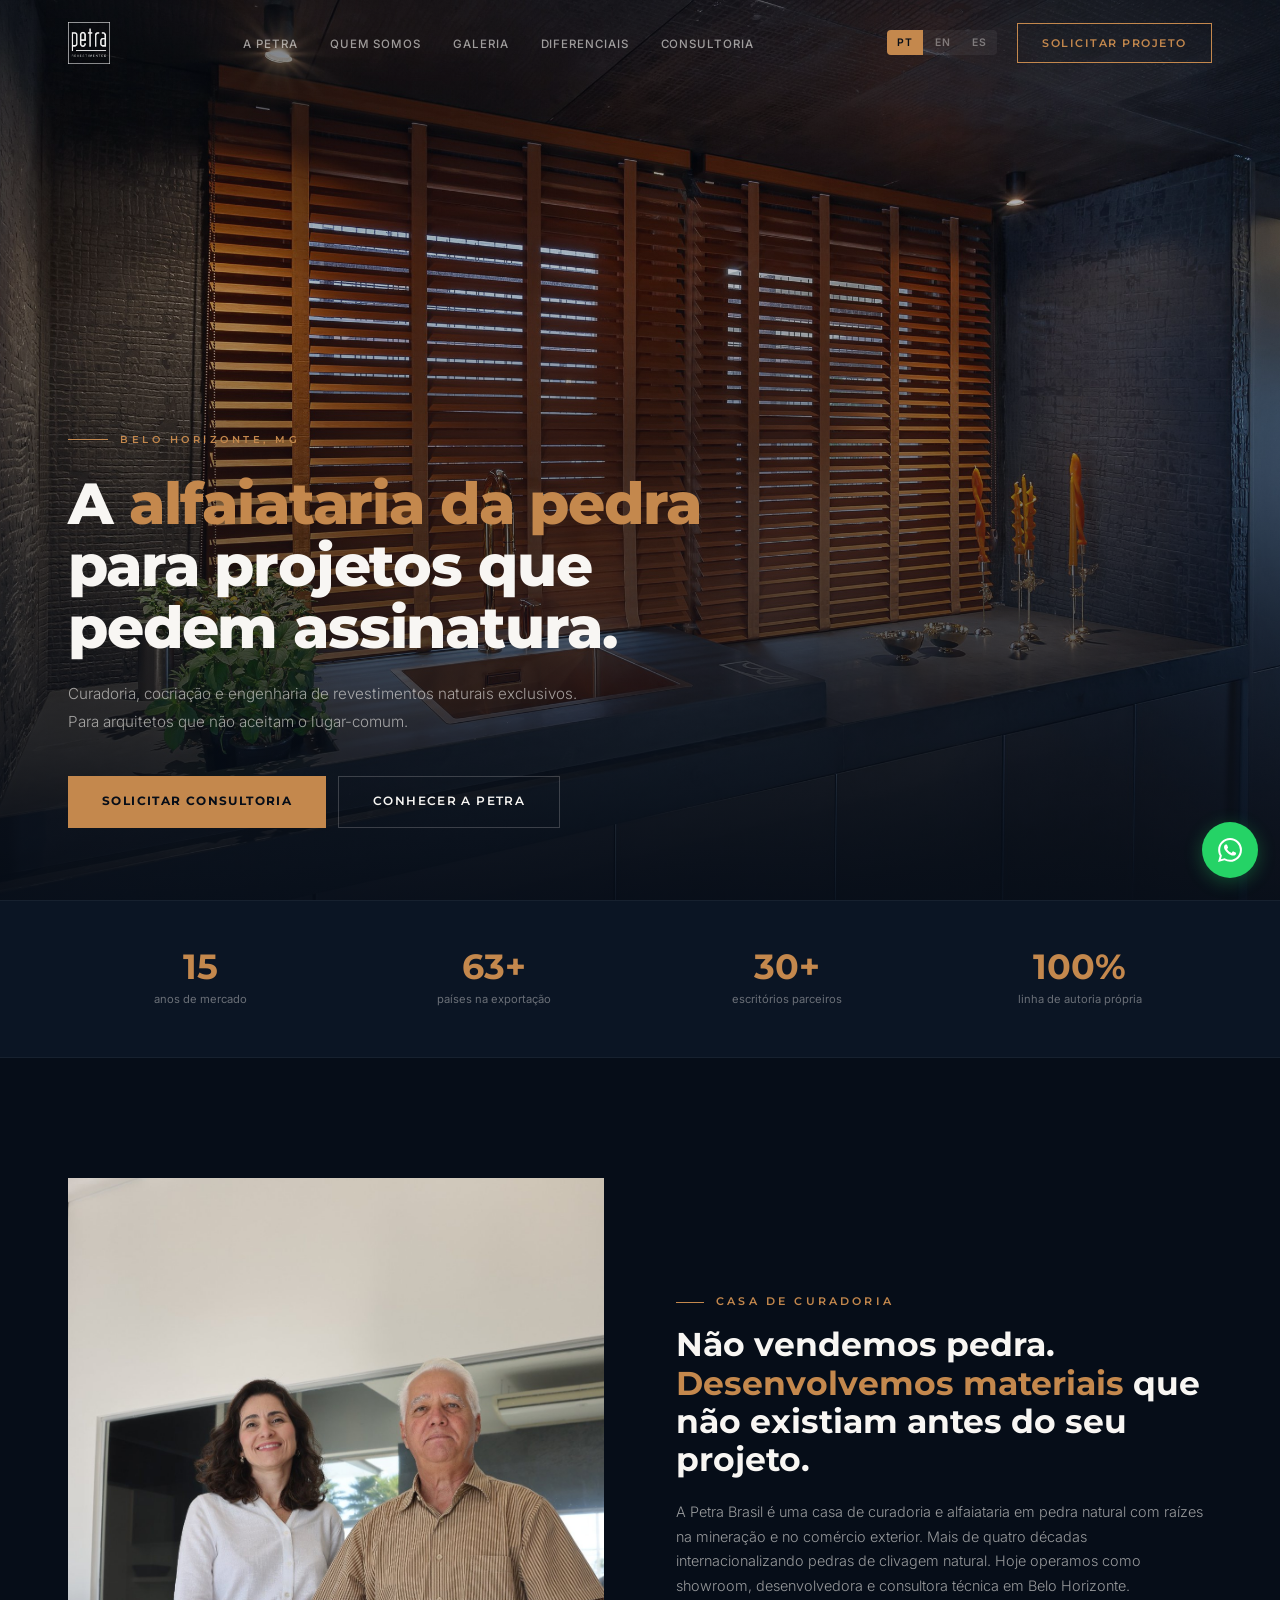
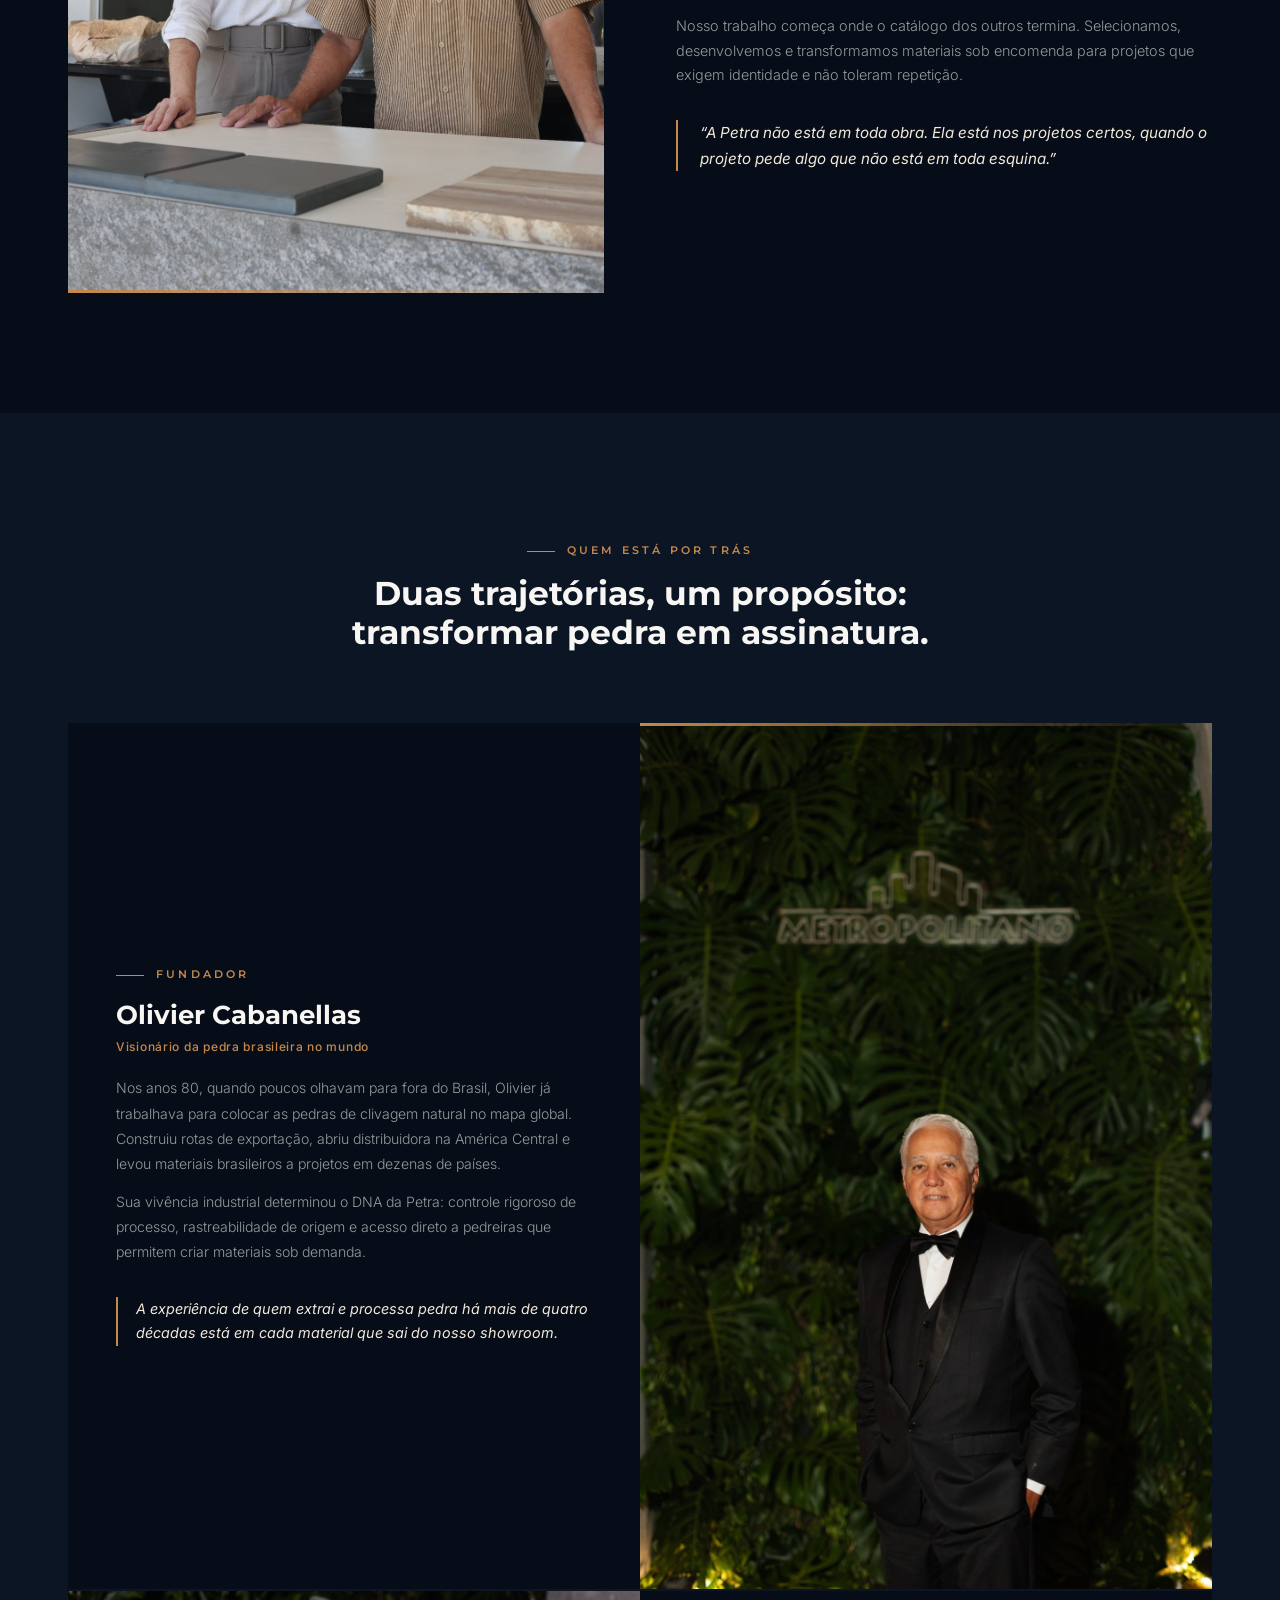
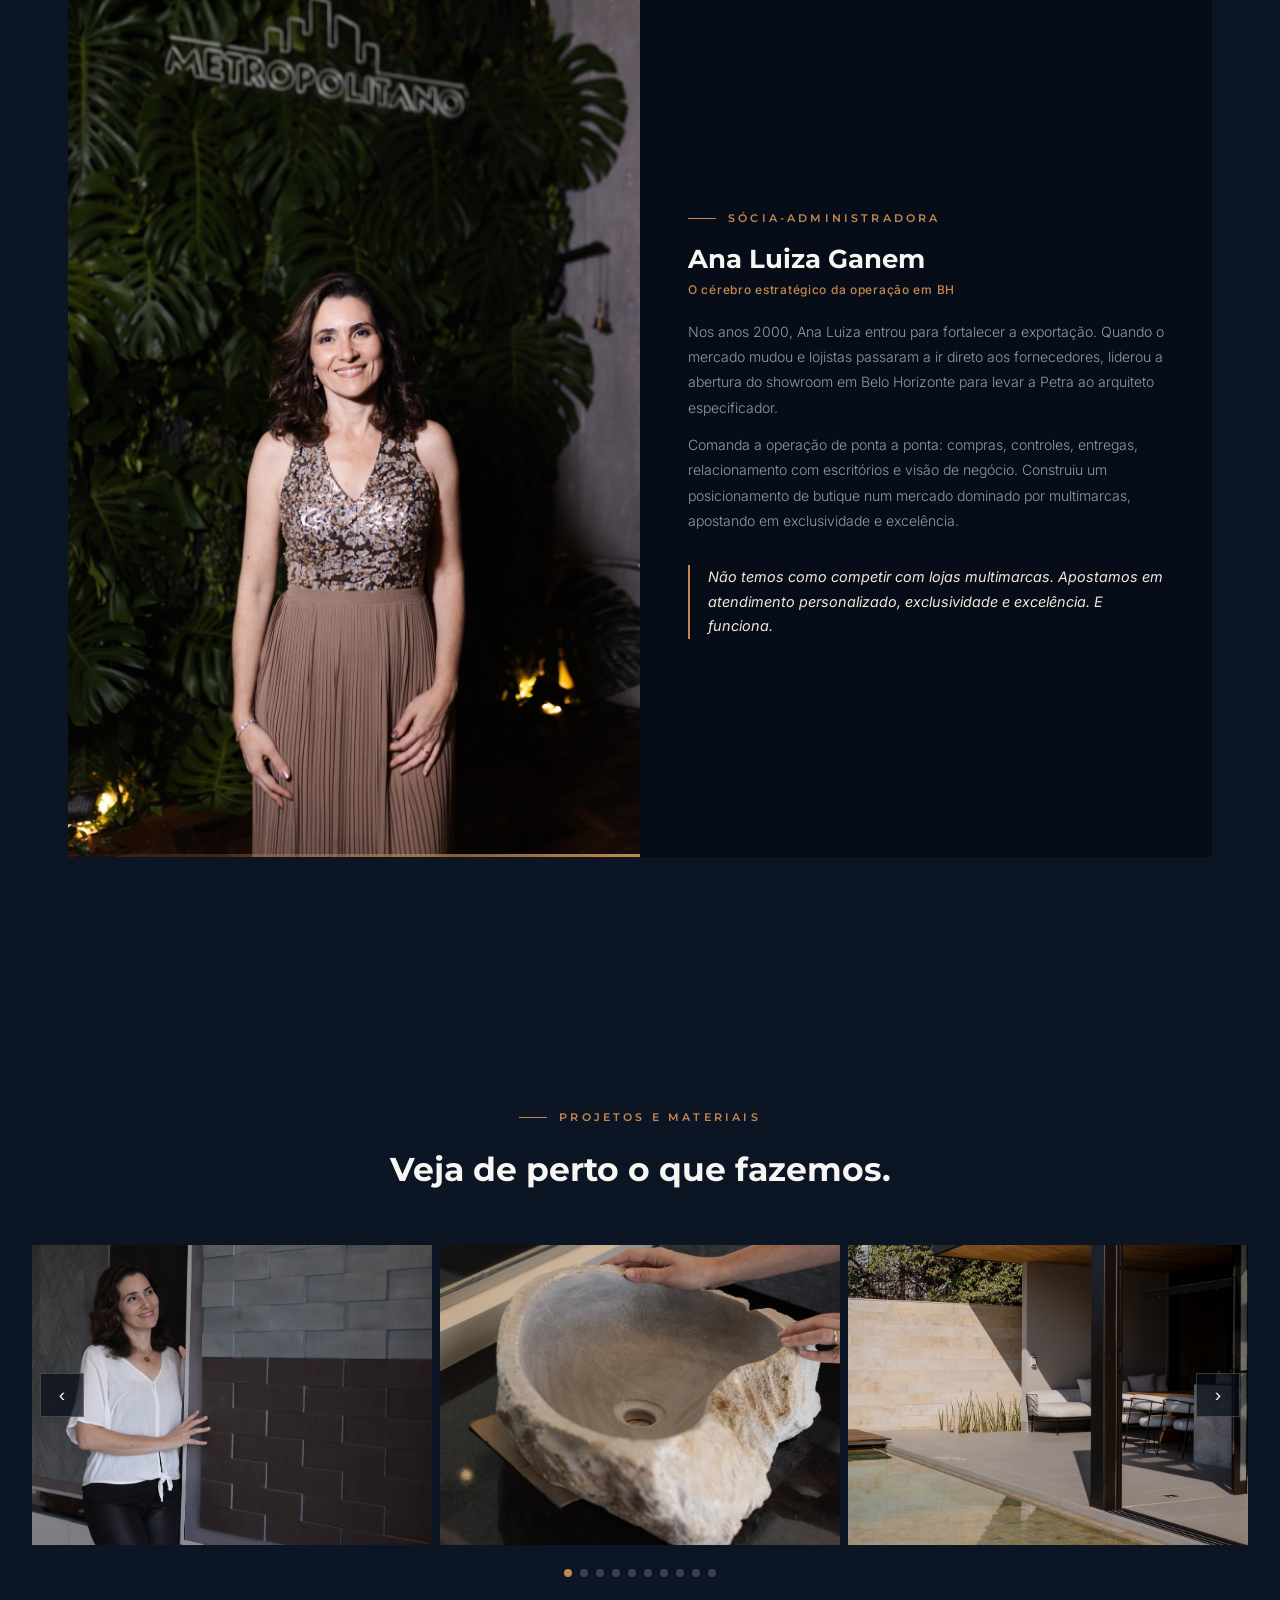
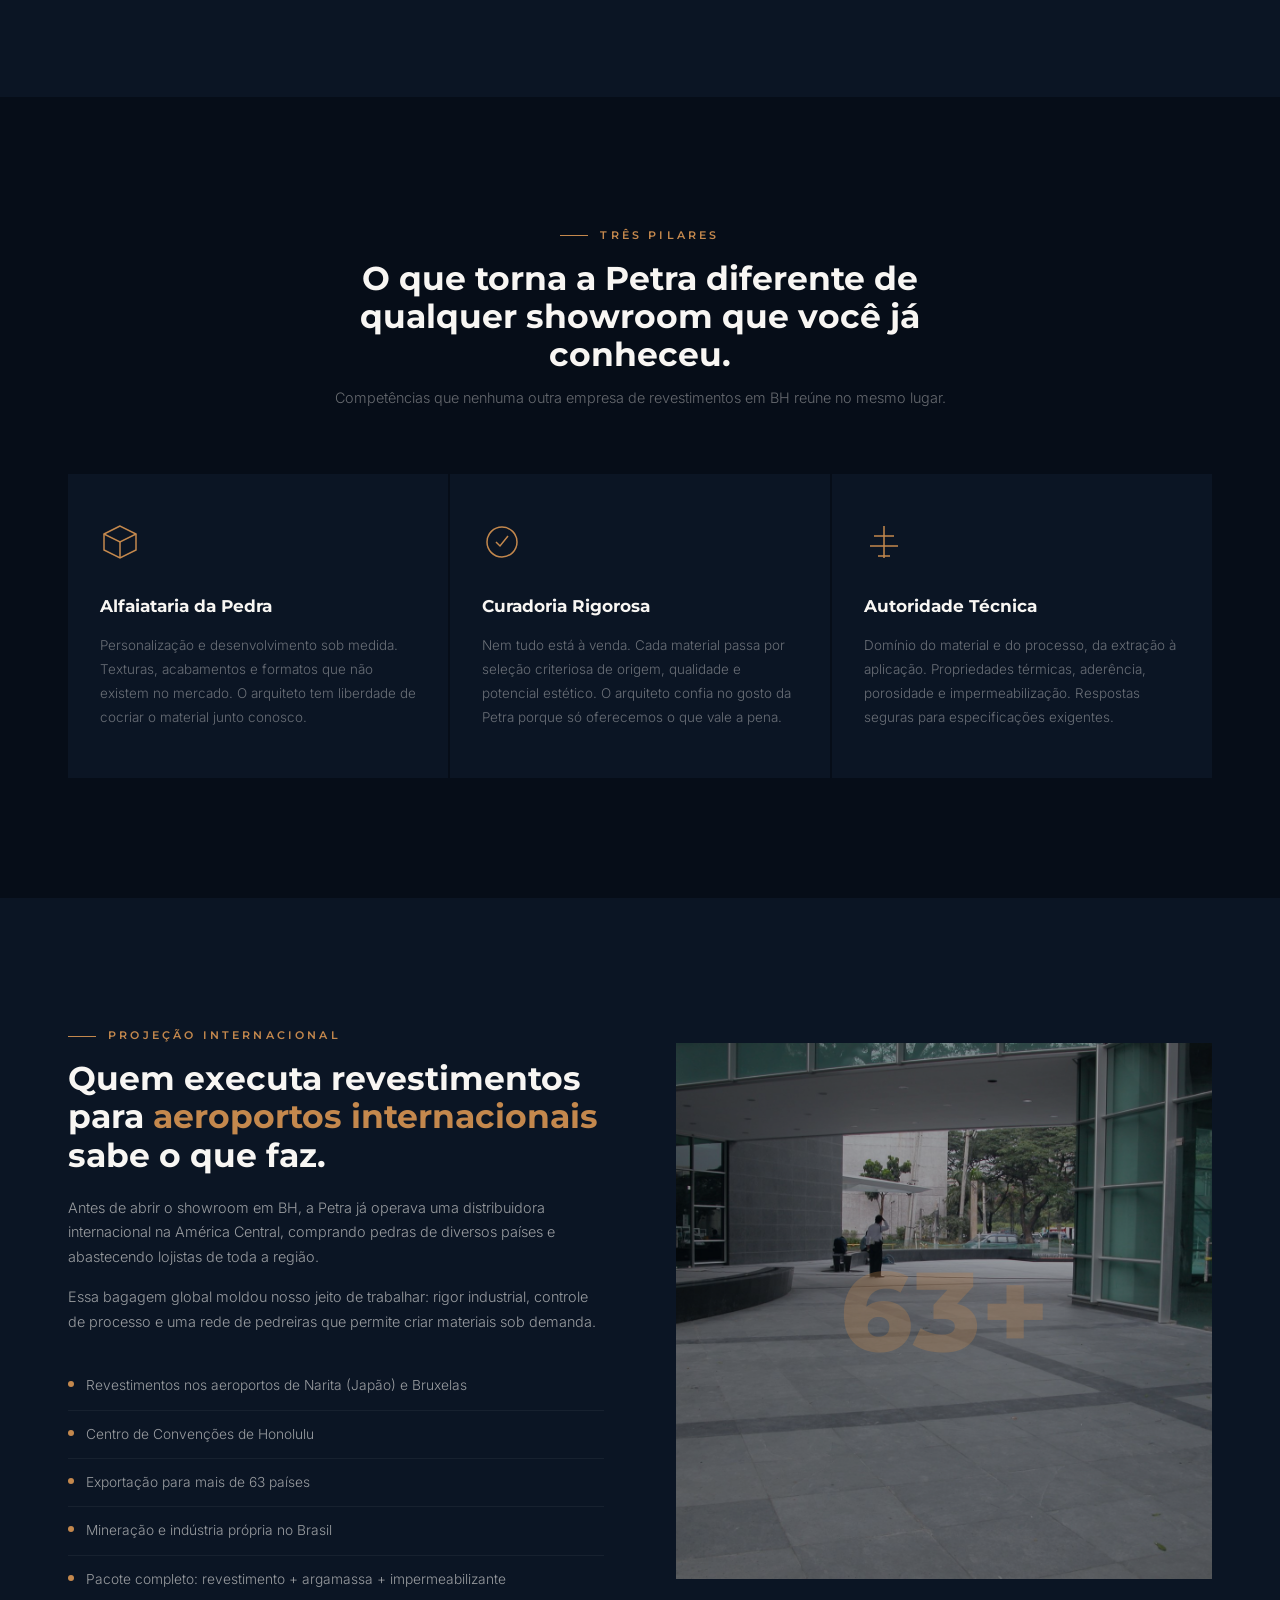
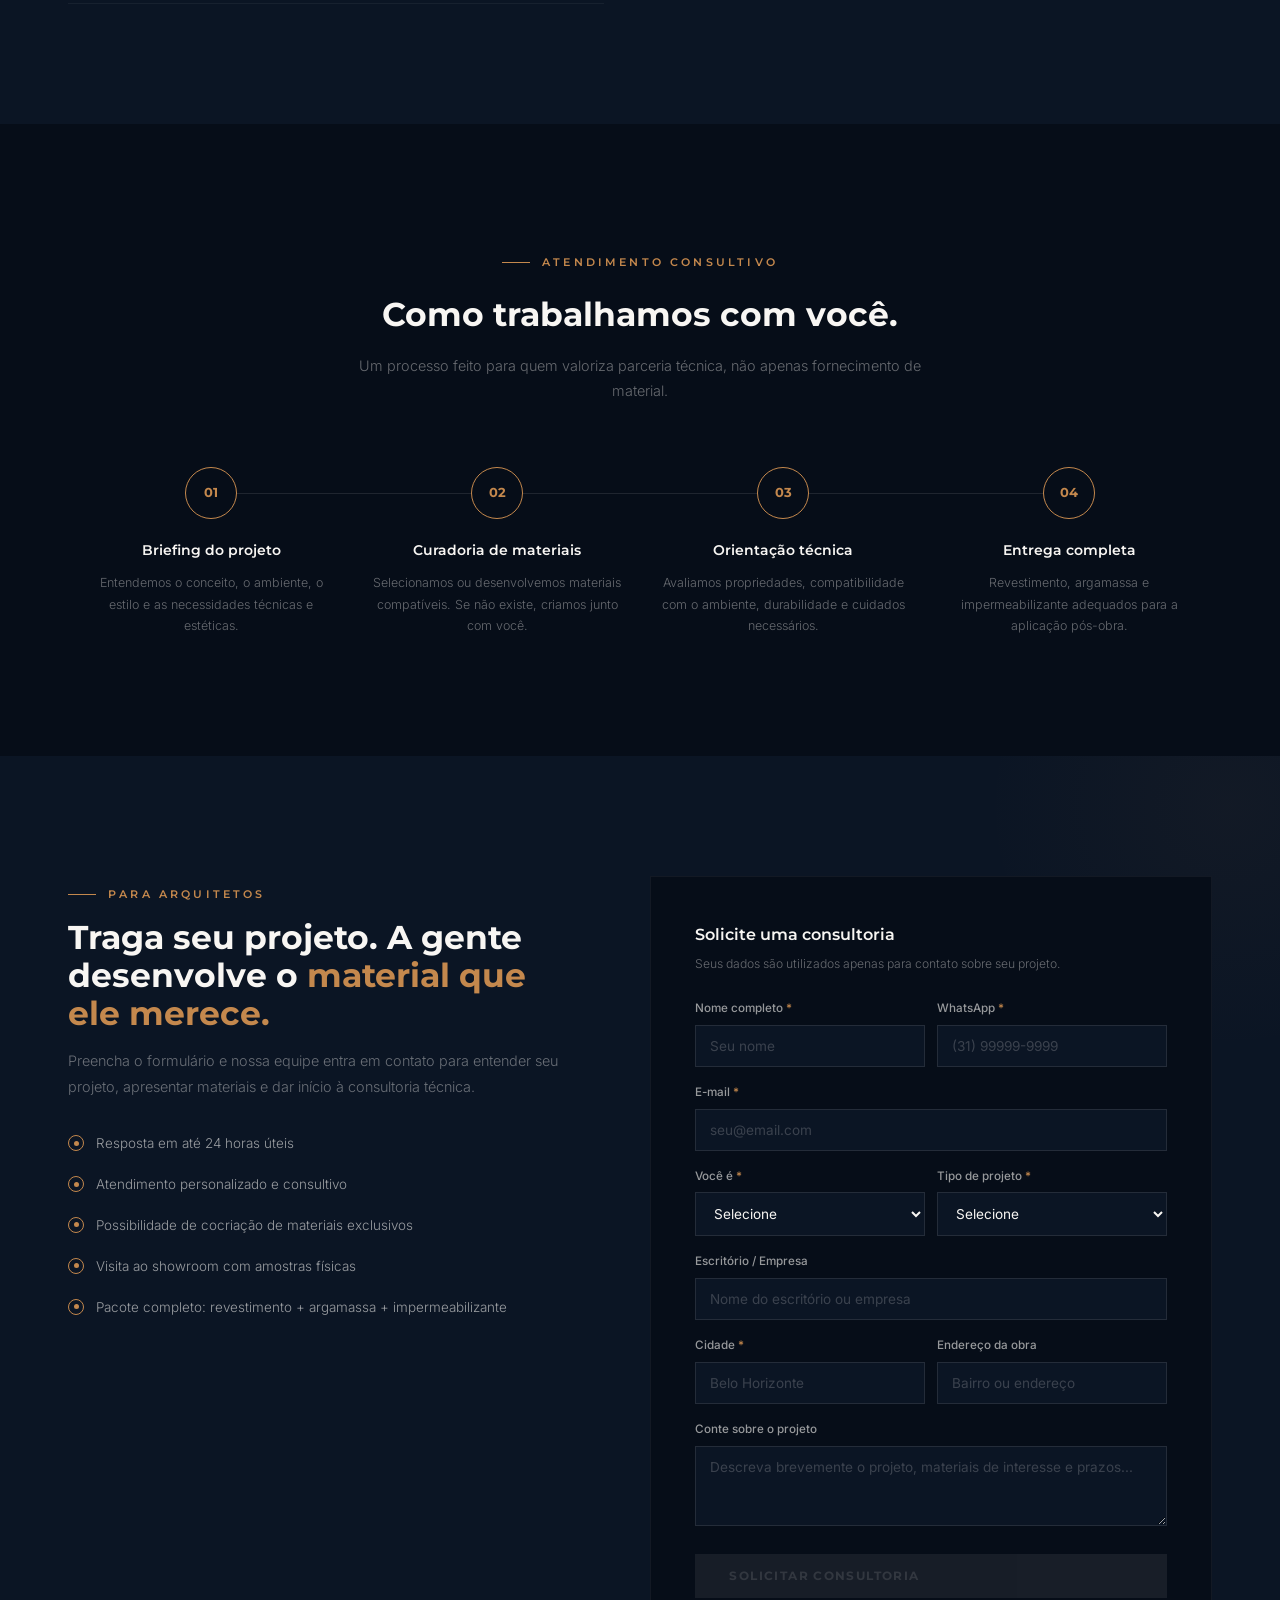
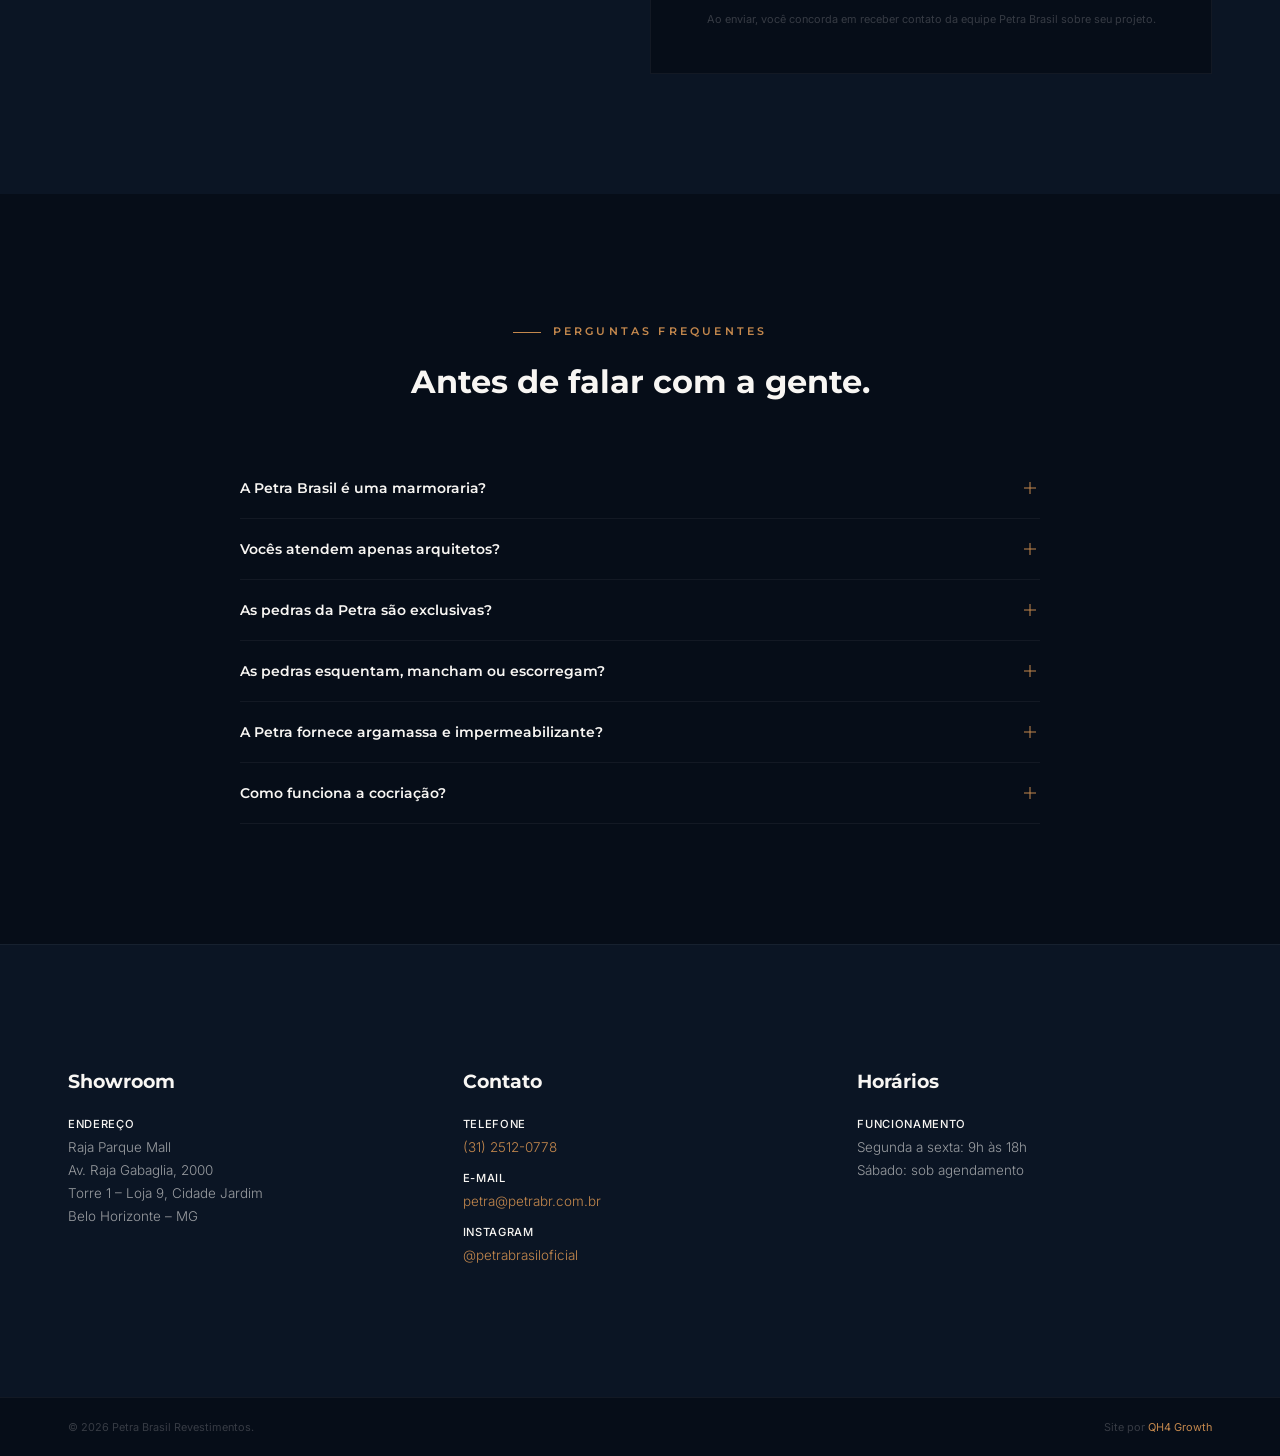
==== index.html @ 8b74252f "Add files via upload" ====
<!DOCTYPE html>

<html lang="pt-BR">
<head>
<meta charset="utf-8"/>
<meta content="width=device-width, initial-scale=1.0" name="viewport"/>
<title>Petra Brasil | Alfaiataria da Pedra</title>
<meta content="Casa de curadoria e alfaiataria em pedra natural. Revestimentos exclusivos para projetos de alto padrão em Belo Horizonte." name="description"/>
<link href="https://fonts.googleapis.com" rel="preconnect"/>
<link crossorigin="" href="https://fonts.gstatic.com" rel="preconnect"/>
<link href="https://fonts.googleapis.com/css2?family=Inter:wght@300;400;500;600&amp;family=Montserrat:wght@400;500;600;700;800&amp;display=swap" rel="stylesheet"/>
<link href="css/style.css" rel="stylesheet"/>
</head>
<body>
<!-- NAV -->
<nav class="nav" id="nav">
<div class="nav-i">
<a class="nav-logo" href="#"><img alt="Petra Brasil" src="img/logo-branca.png"/></a>
<ul class="nav-links">
<li><a data-t="nav_about" href="#sobre">A Petra</a></li>
<li><a data-t="nav_founders" href="#fundadores">Quem Somos</a></li>
<li><a data-t="nav_gallery" href="#galeria">Galeria</a></li>
<li><a data-t="nav_diff" href="#pilares">Diferenciais</a></li>
<li><a data-t="nav_cta" href="#orcamento">Consultoria</a></li>
</ul>
<div class="nav-r">
<div class="lang-sw">
<button class="lang-btn active" onclick="setLang('pt')">PT</button>
<button class="lang-btn" onclick="setLang('en')">EN</button>
<button class="lang-btn" onclick="setLang('es')">ES</button>
</div>
<a class="nav-cta" data-t="nav_cta_btn" href="#orcamento">Solicitar Projeto</a>
</div>
<button aria-label="Menu" class="hbg" id="hbg"><span></span><span></span><span></span></button>
</div>
</nav>
<div class="mob" id="mob">
<button class="mob-x" id="mobX">×</button>
<div class="lang-sw" style="margin-bottom:20px">
<button class="lang-btn active" onclick="setLang('pt');closeMob()">PT</button>
<button class="lang-btn" onclick="setLang('en');closeMob()">EN</button>
<button class="lang-btn" onclick="setLang('es');closeMob()">ES</button>
</div>
<a data-t="nav_about" href="#sobre" onclick="closeMob()">A Petra</a>
<a data-t="nav_founders" href="#fundadores" onclick="closeMob()">Quem Somos</a>
<a data-t="nav_gallery" href="#galeria" onclick="closeMob()">Galeria</a>
<a data-t="nav_diff" href="#pilares" onclick="closeMob()">Diferenciais</a>
<a data-t="nav_cta" href="#orcamento" onclick="closeMob()">Consultoria</a>
</div>
<!-- HERO -->
<section class="hero">
<div class="hero-bg" style="background-image:url('img/showroom-08.jpg')"></div>
<div class="hero-ov"></div>
<div class="ctn hero-c">
<div class="hero-tag" data-t="hero_loc">Belo Horizonte, MG</div>
<h1 data-t="hero_h1">A <em>alfaiataria da pedra</em> para projetos que pedem assinatura.</h1>
<p class="hero-sub" data-t="hero_sub">Curadoria, cocriação e engenharia de revestimentos naturais exclusivos. Para arquitetos que não aceitam o lugar-comum.</p>
<div class="hero-act">
<a class="bp" data-t="hero_cta1" href="#orcamento">Solicitar consultoria</a>
<a class="bg" data-t="hero_cta2" href="#sobre">Conhecer a Petra</a>
</div>
</div>
</section>
<!-- STRIP -->
<div class="strip">
<div class="ctn">
<div class="strip-g">
<div><div class="st-n" data-count="15">0</div><div class="st-l" data-t="stat_years">anos de mercado</div></div>
<div><div class="st-n" data-count="63" data-suffix="+">0</div><div class="st-l" data-t="stat_countries">países na exportação</div></div>
<div><div class="st-n" data-count="30" data-suffix="+">0</div><div class="st-l" data-t="stat_offices">escritórios parceiros</div></div>
<div><div class="st-n" data-count="100" data-suffix="%">0</div><div class="st-l" data-t="stat_own">linha de autoria própria</div></div>
</div>
</div>
</div>
<!-- ABOUT -->
<section class="about sec" id="sobre">
<div class="ctn">
<div class="about-g an">
<div class="about-img">
<img alt="Showroom Petra Brasil" loading="lazy" src="img/showroom-02.jpg"/>
<div class="about-img-bar"></div>
</div>
<div>
<div class="eye" data-t="about_eye">Casa de curadoria</div>
<h2 data-t="about_h2" style="margin-top:14px">Não vendemos pedra. <em>Desenvolvemos materiais</em> que não existiam antes do seu projeto.</h2>
<p data-t="about_p1">A Petra Brasil é uma casa de curadoria e alfaiataria em pedra natural com raízes na mineração e no comércio exterior. Mais de quatro décadas internacionalizando pedras de clivagem natural. Hoje operamos como showroom, desenvolvedora e consultora técnica em Belo Horizonte.</p>
<p data-t="about_p2">Nosso trabalho começa onde o catálogo dos outros termina. Selecionamos, desenvolvemos e transformamos materiais sob encomenda para projetos que exigem identidade e não toleram repetição.</p>
<div class="about-q">
<p data-t="about_quote">“A Petra não está em toda obra. Ela está nos projetos certos, quando o projeto pede algo que não está em toda esquina.”</p>
</div>
</div>
</div>
</div>
</section>
<!-- FOUNDERS -->
<section class="founders sec" id="fundadores">
<div class="ctn">
<div class="founders-h an">
<div class="eye" data-t="found_eye">Quem está por trás</div>
<h2 data-t="found_h2">Duas trajetórias, um propósito: transformar pedra em assinatura.</h2>
</div>
<div class="f-row an">
<div class="f-txt">
<div class="eye" data-t="found_o_eye">Fundador</div>
<h3>Olivier Cabanellas</h3>
<div class="role" data-t="found_o_role">Visionário da pedra brasileira no mundo</div>
<p data-t="found_o_p1">Nos anos 80, quando poucos olhavam para fora do Brasil, Olivier já trabalhava para colocar as pedras de clivagem natural no mapa global. Construiu rotas de exportação, abriu distribuidora na América Central e levou materiais brasileiros a projetos em dezenas de países.</p>
<p data-t="found_o_p2">Sua vivência industrial determinou o DNA da Petra: controle rigoroso de processo, rastreabilidade de origem e acesso direto a pedreiras que permitem criar materiais sob demanda.</p>
<blockquote data-t="found_o_q">A experiência de quem extrai e processa pedra há mais de quatro décadas está em cada material que sai do nosso showroom.</blockquote>
</div>
<div class="f-photo">
<img alt="Olivier Cabanellas – Fundador da Petra Brasil" loading="lazy" src="img/olivier.jpg"/>
<div class="f-photo-bar top"></div>
</div>
</div>
<div class="f-row rev an">
<div class="f-photo">
<img alt="Ana Luiza Ganem – Sócia-administradora da Petra Brasil" loading="lazy" src="img/ana-luiza.jpg"/>
<div class="f-photo-bar bot"></div>
</div>
<div class="f-txt">
<div class="eye" data-t="found_a_eye">Sócia-administradora</div>
<h3>Ana Luiza Ganem</h3>
<div class="role" data-t="found_a_role">O cérebro estratégico da operação em BH</div>
<p data-t="found_a_p1">Nos anos 2000, Ana Luiza entrou para fortalecer a exportação. Quando o mercado mudou e lojistas passaram a ir direto aos fornecedores, liderou a abertura do showroom em Belo Horizonte para levar a Petra ao arquiteto especificador.</p>
<p data-t="found_a_p2">Comanda a operação de ponta a ponta: compras, controles, entregas, relacionamento com escritórios e visão de negócio. Construiu um posicionamento de butique num mercado dominado por multimarcas, apostando em exclusividade e excelência.</p>
<blockquote data-t="found_a_q">Não temos como competir com lojas multimarcas. Apostamos em atendimento personalizado, exclusividade e excelência. E funciona.</blockquote>
</div>
</div>
</div>
</section>
<!-- CAROUSEL -->
<section class="carousel-sec sec" id="galeria">
<div class="ctn">
<div class="car-header an">
<div class="eye" data-t="gal_eye">Projetos e materiais</div>
<h2 data-t="gal_h2">Veja de perto o que fazemos.</h2>
</div>
</div>
<div class="ctn" style="max-width:1400px">
<div class="car-wrap" id="carWrap">
<div class="car-track" id="carTrack">
<div class="car-slide"><img alt="Showroom Petra" data-cap="Showroom Petra Brasil" loading="lazy" src="img/showroom-06.jpg"/></div>
<div class="car-slide"><img alt="Produto Petra" data-cap="Revestimento em pedra natural" loading="lazy" src="img/produto-03.jpg"/></div>
<div class="car-slide"><img alt="Instalação" data-cap="Instalação de revestimento" loading="lazy" src="img/instalacao-01.jpg"/></div>
<div class="car-slide"><img alt="Aeroporto Narita" data-cap="Aeroporto de Narita, Japão" loading="lazy" src="img/projeto-narita.jpg"/></div>
<div class="car-slide"><img alt="Showroom" data-cap="Ambiente do showroom" loading="lazy" src="img/showroom-09.jpg"/></div>
<div class="car-slide"><img alt="Detalhe pedra" data-cap="Detalhe de pedra natural" loading="lazy" src="img/produto-01.jpg"/></div>
<div class="car-slide"><img alt="Projeto Áustria" data-cap="Design Office, Kufstein – Áustria" loading="lazy" src="img/projeto-austria.jpg"/></div>
<div class="car-slide"><img alt="Instalação" data-cap="Aplicação em ambiente" loading="lazy" src="img/instalacao-04.jpg"/></div>
<div class="car-slide"><img alt="Textura" data-cap="Textura exclusiva Petra" loading="lazy" src="img/produto-02.jpg"/></div>
<div class="car-slide"><img alt="Miami" data-cap="Jade Ocean, Miami – EUA" loading="lazy" src="img/projeto-miami.jpg"/></div>
<div class="car-slide"><img alt="Instalação" data-cap="Revestimento aplicado" loading="lazy" src="img/instalacao-02.jpg"/></div>
<div class="car-slide"><img alt="Módulo" data-cap="Módulo tridimensional" loading="lazy" src="img/produto-06.jpg"/></div>
</div>
<button aria-label="Anterior" class="car-arr car-prev" onclick="carMove(-1)">‹</button>
<button aria-label="Próximo" class="car-arr car-next" onclick="carMove(1)">›</button>
</div>
<div class="car-dots" id="carDots"></div>
</div>
</section>
<!-- LIGHTBOX -->
<div class="lb" id="lb">
<button aria-label="Fechar" class="lb-x" onclick="lbClose()">×</button>
<button aria-label="Anterior" class="lb-arr lb-prev" onclick="lbNav(-1)">‹</button>
<img alt="" id="lbImg" src=""/>
<button aria-label="Próximo" class="lb-arr lb-next" onclick="lbNav(1)">›</button>
<div class="lb-cap" id="lbCap"></div>
</div>
<!-- PILLARS -->
<section class="sec" id="pilares" style="background:var(--deep)">
<div class="ctn">
<div class="pil-h an">
<div class="eye" data-t="pil_eye">Três pilares</div>
<h2 data-t="pil_h2">O que torna a Petra diferente de qualquer showroom que você já conheceu.</h2>
<p data-t="pil_sub">Competências que nenhuma outra empresa de revestimentos em BH reúne no mesmo lugar.</p>
</div>
<div class="pil-g">
<div class="pil an">
<svg class="pil-ico" viewbox="0 0 40 40"><path d="M20 4L4 12v16l16 8 16-8V12L20 4z"></path><path d="M4 12l16 8 16-8"></path><path d="M20 20v16"></path></svg>
<h3 data-t="pil1_h">Alfaiataria da Pedra</h3>
<p data-t="pil1_p">Personalização e desenvolvimento sob medida. Texturas, acabamentos e formatos que não existem no mercado. O arquiteto tem liberdade de cocriar o material junto conosco.</p>
</div>
<div class="pil an an-d1">
<svg class="pil-ico" viewbox="0 0 40 40"><circle cx="20" cy="20" r="15"></circle><path d="M14 20l4 4 8-10"></path></svg>
<h3 data-t="pil2_h">Curadoria Rigorosa</h3>
<p data-t="pil2_p">Nem tudo está à venda. Cada material passa por seleção criteriosa de origem, qualidade e potencial estético. O arquiteto confia no gosto da Petra porque só oferecemos o que vale a pena.</p>
</div>
<div class="pil an an-d2">
<svg class="pil-ico" viewbox="0 0 40 40"><path d="M20 4v32"></path><path d="M10 14h20"></path><path d="M6 24h28"></path><path d="M14 34h12"></path></svg>
<h3 data-t="pil3_h">Autoridade Técnica</h3>
<p data-t="pil3_p">Domínio do material e do processo, da extração à aplicação. Propriedades térmicas, aderência, porosidade e impermeabilização. Respostas seguras para especificações exigentes.</p>
</div>
</div>
</div>
</section>
<!-- CREDENTIALS -->
<section class="cred sec" id="credenciais" style="background:var(--navy)">
<div class="ctn">
<div class="cred-g an">
<div>
<div class="eye" data-t="cred_eye">Projeção internacional</div>
<h2 data-t="cred_h2" style="margin-top:14px">Quem executa revestimentos para <em>aeroportos internacionais</em> sabe o que faz.</h2>
<p data-t="cred_p1">Antes de abrir o showroom em BH, a Petra já operava uma distribuidora internacional na América Central, comprando pedras de diversos países e abastecendo lojistas de toda a região.</p>
<p data-t="cred_p2">Essa bagagem global moldou nosso jeito de trabalhar: rigor industrial, controle de processo e uma rede de pedreiras que permite criar materiais sob demanda.</p>
<ul class="cred-ul">
<li data-t="cred_l1">Revestimentos nos aeroportos de Narita (Japão) e Bruxelas</li>
<li data-t="cred_l2">Centro de Convenções de Honolulu</li>
<li data-t="cred_l3">Exportação para mais de 63 países</li>
<li data-t="cred_l4">Mineração e indústria própria no Brasil</li>
<li data-t="cred_l5">Pacote completo: revestimento + argamassa + impermeabilizante</li>
</ul>
</div>
<div class="cred-vis">
<img alt="Projeto internacional Petra" loading="lazy" src="img/projeto-manila.jpg"/>
<div class="cred-vis-ov"><div class="cred-vis-n">63+</div></div>
</div>
</div>
</div>
</section>
<!-- PROCESS -->
<section class="sec" id="processo" style="background:var(--deep)">
<div class="ctn">
<div class="proc-h an">
<div class="eye" data-t="proc_eye">Atendimento consultivo</div>
<h2 data-t="proc_h2">Como trabalhamos com você.</h2>
<p data-t="proc_sub">Um processo feito para quem valoriza parceria técnica, não apenas fornecimento de material.</p>
</div>
<div class="steps an">
<div class="stp"><div class="stp-n">01</div><h3 data-t="stp1_h">Briefing do projeto</h3><p data-t="stp1_p">Entendemos o conceito, o ambiente, o estilo e as necessidades técnicas e estéticas.</p></div>
<div class="stp"><div class="stp-n">02</div><h3 data-t="stp2_h">Curadoria de materiais</h3><p data-t="stp2_p">Selecionamos ou desenvolvemos materiais compatíveis. Se não existe, criamos junto com você.</p></div>
<div class="stp"><div class="stp-n">03</div><h3 data-t="stp3_h">Orientação técnica</h3><p data-t="stp3_p">Avaliamos propriedades, compatibilidade com o ambiente, durabilidade e cuidados necessários.</p></div>
<div class="stp"><div class="stp-n">04</div><h3 data-t="stp4_h">Entrega completa</h3><p data-t="stp4_p">Revestimento, argamassa e impermeabilizante adequados para a aplicação pós-obra.</p></div>
</div>
</div>
</section>
<!-- FORM -->
<section class="form-sec sec" id="orcamento">
<div class="ctn">
<div class="form-g">
<div class="form-l an">
<div class="eye" data-t="form_eye">Para arquitetos</div>
<h2 data-t="form_h2" style="margin-top:14px">Traga seu projeto. A gente desenvolve o <em>material que ele merece.</em></h2>
<p data-t="form_sub">Preencha o formulário e nossa equipe entra em contato para entender seu projeto, apresentar materiais e dar início à consultoria técnica.</p>
<div class="fb"><div class="fb-d"></div><p data-t="fb1">Resposta em até 24 horas úteis</p></div>
<div class="fb"><div class="fb-d"></div><p data-t="fb2">Atendimento personalizado e consultivo</p></div>
<div class="fb"><div class="fb-d"></div><p data-t="fb3">Possibilidade de cocriação de materiais exclusivos</p></div>
<div class="fb"><div class="fb-d"></div><p data-t="fb4">Visita ao showroom com amostras físicas</p></div>
<div class="fb"><div class="fb-d"></div><p data-t="fb5">Pacote completo: revestimento + argamassa + impermeabilizante</p></div>
</div>
<div class="fc an">
<h3 data-t="fc_h">Solicite uma consultoria</h3>
<p data-t="fc_sub">Seus dados são utilizados apenas para contato sobre seu projeto.</p>
<form id="lf" novalidate="">
<div class="fr2">
<div class="fr"><label data-t="lbl_name">Nome completo <span class="rq">*</span></label><input data-req="" name="nome" placeholder="Seu nome" required="" type="text"/></div>
<div class="fr"><label>WhatsApp <span class="rq">*</span></label><input data-req="" id="wppIn" name="whatsapp" placeholder="(31) 99999-9999" required="" type="tel"/></div>
</div>
<div class="fr"><label>E-mail <span class="rq">*</span></label><input data-req="" name="email" placeholder="seu@email.com" required="" type="email"/></div>
<div class="fr2">
<div class="fr"><label data-t="lbl_profile">Você é <span class="rq">*</span></label>
<select data-req="" name="perfil" required="">
<option data-t="opt_select" disabled="" selected="" value="">Selecione</option>
<option data-t="opt_arq" value="arquiteto">Arquiteto(a)</option>
<option value="designer">Designer de interiores</option>
<option data-t="opt_dec" value="decorador">Decorador(a)</option>
<option data-t="opt_const" value="construtora">Construtora</option>
<option data-t="opt_client" value="cliente-final">Cliente final</option>
</select>
</div>
<div class="fr"><label data-t="lbl_type">Tipo de projeto <span class="rq">*</span></label>
<select data-req="" name="tipo_projeto" required="">
<option data-t="opt_select" disabled="" selected="" value="">Selecione</option>
<option value="residencial">Residencial</option>
<option value="comercial">Comercial / Corporativo</option>
<option data-t="opt_hotel" value="hotelaria">Hotelaria</option>
<option data-t="opt_other" value="outro">Outro</option>
</select>
</div>
</div>
<div class="fr"><label data-t="lbl_company">Escritório / Empresa</label><input name="empresa" placeholder="Nome do escritório ou empresa" type="text"/></div>
<div class="fr2">
<div class="fr"><label data-t="lbl_city">Cidade <span class="rq">*</span></label><input data-req="" name="cidade" placeholder="Belo Horizonte" required="" type="text"/></div>
<div class="fr"><label data-t="lbl_addr">Endereço da obra</label><input name="endereco" placeholder="Bairro ou endereço" type="text"/></div>
</div>
<div class="fr"><label data-t="lbl_msg">Conte sobre o projeto</label><textarea name="mensagem" placeholder="Descreva brevemente o projeto, materiais de interesse e prazos..."></textarea></div>
<button class="bp f-btn" data-t="btn_submit" disabled="" id="submitBtn" type="submit">Solicitar consultoria</button>
<p class="f-disc" data-t="f_disc">Ao enviar, você concorda em receber contato da equipe Petra Brasil sobre seu projeto.</p>
</form>
<div class="f-ok" id="fOk">
<div class="check">✓</div>
<h3 data-t="ok_h">Recebemos sua solicitação</h3>
<p data-t="ok_p">Nossa equipe entra em contato em até 24 horas úteis.</p>
</div>
</div>
</div>
</div>
</section>
<!-- FAQ -->
<section class="sec" id="faq" style="background:var(--deep)">
<div class="ctn">
<div class="faq-h an">
<div class="eye" data-t="faq_eye">Perguntas frequentes</div>
<h2 data-t="faq_h2">Antes de falar com a gente.</h2>
</div>
<div class="faq-list an">
<div class="faq-i"><button class="faq-q" onclick="tFaq(this)"><span data-t="fq1_q">A Petra Brasil é uma marmoraria?</span><span class="faq-ic"></span></button><div class="faq-a"><p data-t="fq1_a">Não. A Petra é uma casa de curadoria e alfaiataria em pedra natural. Não estocamos chapas de prateleira e não cortamos balcões comerciais. Operamos como indústria e distribuidora sob medida de revestimentos nobres, com mineração e produção própria.</p></div></div>
<div class="faq-i"><button class="faq-q" onclick="tFaq(this)"><span data-t="fq2_q">Vocês atendem apenas arquitetos?</span><span class="faq-ic"></span></button><div class="faq-a"><p data-t="fq2_a">Nosso foco é o atendimento a arquitetos, designers de interiores e decoradores. Clientes finais de alto padrão também são bem-vindos, sempre com a recomendação de acompanhamento profissional.</p></div></div>
<div class="faq-i"><button class="faq-q" onclick="tFaq(this)"><span data-t="fq3_q">As pedras da Petra são exclusivas?</span><span class="faq-ic"></span></button><div class="faq-a"><p data-t="fq3_a">Sim. A linha de autoria própria da Petra é composta por materiais desenvolvidos internamente. Nenhuma outra loja ou showroom oferece os mesmos produtos. Além disso, o arquiteto pode cocriar um material exclusivo para seu projeto.</p></div></div>
<div class="faq-i"><button class="faq-q" onclick="tFaq(this)"><span data-t="fq4_q">As pedras esquentam, mancham ou escorregam?</span><span class="faq-ic"></span></button><div class="faq-a"><p data-t="fq4_a">Depende do tipo de pedra, do acabamento e do ambiente. Na Petra, a orientação técnica é parte do atendimento: avaliamos cada caso e indicamos o material adequado, com informação precisa sobre propriedades térmicas, aderência e porosidade.</p></div></div>
<div class="faq-i"><button class="faq-q" onclick="tFaq(this)"><span data-t="fq5_q">A Petra fornece argamassa e impermeabilizante?</span><span class="faq-ic"></span></button><div class="faq-a"><p data-t="fq5_a">Sim. Trabalhamos com pacote completo: revestimento, argamassa apropriada e impermeabilizante para aplicação pós-obra. Compatibilidade garantida entre todos os componentes.</p></div></div>
<div class="faq-i"><button class="faq-q" onclick="tFaq(this)"><span data-t="fq6_q">Como funciona a cocriação?</span><span class="faq-ic"></span></button><div class="faq-a"><p data-t="fq6_a">O arquiteto traz o conceito. Junto com nossa equipe, desenvolvemos texturas, acabamentos e formatos personalizados usando nossa rede de pedreiras e capacidade industrial própria. O resultado: um material que não será encontrado em nenhum outro projeto.</p></div></div>
</div>
</div>
</section>
<!-- CONTACT -->
<section class="ct sec" id="contato">
<div class="ctn">
<div class="ct-g an">
<div>
<h2>Showroom</h2>
<ul class="ct-info">
<li><strong data-t="ct_addr">Endereço</strong>Raja Parque Mall<br/>Av. Raja Gabaglia, 2000<br/>Torre 1 – Loja 9, Cidade Jardim<br/>Belo Horizonte – MG</li>
</ul>
</div>
<div>
<h2 data-t="ct_contact">Contato</h2>
<ul class="ct-info">
<li><strong data-t="ct_phone">Telefone</strong><a href="tel:+553125120778">(31) 2512-0778</a></li>
<li><strong>E-mail</strong><a href="mailto:petra@petrabr.com.br">petra@petrabr.com.br</a></li>
<li><strong>Instagram</strong><a href="https://www.instagram.com/petrabrasiloficial/" rel="noopener" target="_blank">@petrabrasiloficial</a></li>
</ul>
</div>
<div>
<h2 data-t="ct_hours">Horários</h2>
<ul class="ct-info">
<li><strong data-t="ct_open">Funcionamento</strong><span data-t="ct_schedule">Segunda a sexta: 9h às 18h<br/>Sábado: sob agendamento</span></li>
</ul>
</div>
</div>
</div>
</section>
<!-- FOOTER -->
<footer class="ft">
<div class="ctn"><div class="ft-i">
<p>© 2026 Petra Brasil Revestimentos.</p>
<p>Site por <a href="https://qh4.com.br" rel="noopener" target="_blank">QH4 Growth</a></p>
</div></div>
</footer>
<!-- WPP -->
<a aria-label="WhatsApp" class="wpp" href="https://wa.me/553125120778?text=Ol%C3%A1%2C%20vim%20pelo%20site%20da%20Petra%20Brasil%20e%20gostaria%20de%20saber%20mais%20sobre%20revestimentos." rel="noopener" target="_blank">
<svg viewbox="0 0 24 24"><path d="M17.472 14.382c-.297-.149-1.758-.867-2.03-.967-.273-.099-.471-.148-.67.15-.197.297-.767.966-.94 1.164-.173.199-.347.223-.644.075-.297-.15-1.255-.463-2.39-1.475-.883-.788-1.48-1.761-1.653-2.059-.173-.297-.018-.458.13-.606.134-.133.298-.347.446-.52.149-.174.198-.298.298-.497.099-.198.05-.371-.025-.52-.075-.149-.669-1.612-.916-2.207-.242-.579-.487-.5-.669-.51-.173-.008-.371-.01-.57-.01-.198 0-.52.074-.792.372-.272.297-1.04 1.016-1.04 2.479 0 1.462 1.065 2.875 1.213 3.074.149.198 2.096 3.2 5.077 4.487.709.306 1.262.489 1.694.625.712.227 1.36.195 1.871.118.571-.085 1.758-.719 2.006-1.413.248-.694.248-1.289.173-1.413-.074-.124-.272-.198-.57-.347m-5.421 7.403h-.004a9.87 9.87 0 01-5.031-1.378l-.361-.214-3.741.982.998-3.648-.235-.374a9.86 9.86 0 01-1.51-5.26c.001-5.45 4.436-9.884 9.888-9.884 2.64 0 5.122 1.03 6.988 2.898a9.825 9.825 0 012.893 6.994c-.003 5.45-4.437 9.884-9.885 9.884m8.413-18.297A11.815 11.815 0 0012.05 0C5.495 0 .16 5.335.157 11.892c0 2.096.547 4.142 1.588 5.945L.057 24l6.305-1.654a11.882 11.882 0 005.683 1.448h.005c6.554 0 11.89-5.335 11.893-11.893a11.821 11.821 0 00-3.48-8.413z"></path></svg>
</a>
<script defer="" src="js/script.js"></script>
</body>
</html>
---- css/style.css ----
*,*::before,*::after{margin:0;padding:0;box-sizing:border-box}
:root{
  --deep:#060D18;--navy:#0B1524;--navy-m:#111E36;--navy-l:#192C4D;
  --copper:#C4884D;--copper-l:#D4A373;--cream:#F2E8DA;
  --w:#F8F6F3;--w80:rgba(248,246,243,.8);--w60:rgba(248,246,243,.6);
  --w40:rgba(248,246,243,.4);--w20:rgba(248,246,243,.2);--w10:rgba(248,246,243,.1);
  --w05:rgba(248,246,243,.05);
  --h:'Montserrat',sans-serif;--b:'Inter',sans-serif;
  --ease:cubic-bezier(.25,.46,.45,.94);
}
html{scroll-behavior:smooth}
body{font-family:var(--b);background:var(--deep);color:var(--w);line-height:1.7;overflow-x:hidden;-webkit-font-smoothing:antialiased}
.ctn{max-width:1200px;margin:0 auto;padding:0 28px}
.sec{padding:120px 0}
@media(max-width:768px){.sec{padding:72px 0}}
.eye{font-family:var(--h);font-size:.66rem;font-weight:600;letter-spacing:.3em;text-transform:uppercase;color:var(--copper);display:inline-flex;align-items:center;gap:12px}
.eye::before{content:'';width:28px;height:1px;background:var(--copper)}

/* NAV */
.nav{position:fixed;top:0;left:0;width:100%;z-index:100;padding:22px 0;transition:all .4s var(--ease)}
.nav.s{background:rgba(6,13,24,.95);backdrop-filter:blur(24px);padding:12px 0;border-bottom:1px solid var(--w05)}
.nav-i{display:flex;justify-content:space-between;align-items:center;max-width:1200px;margin:0 auto;padding:0 28px}
.nav-logo{height:42px;opacity:.95}
.nav-logo img{height:100%;width:auto;display:block}
.nav-links{display:flex;gap:32px;list-style:none}
.nav-links a{font-size:.72rem;font-weight:500;letter-spacing:.08em;text-transform:uppercase;color:var(--w60);text-decoration:none;transition:color .3s}
.nav-links a:hover{color:var(--copper)}
.nav-r{display:flex;align-items:center;gap:20px}
.lang-sw{display:flex;gap:2px;background:var(--w05);border-radius:4px;overflow:hidden}
.lang-btn{background:none;border:none;color:var(--w40);font-family:var(--b);font-size:.65rem;font-weight:600;letter-spacing:.08em;padding:6px 10px;cursor:pointer;transition:all .2s}
.lang-btn.active{background:var(--copper);color:var(--deep)}
.nav-cta{background:transparent;border:1px solid var(--copper);color:var(--copper);padding:10px 24px;font-family:var(--h);font-size:.68rem;font-weight:600;letter-spacing:.14em;text-transform:uppercase;text-decoration:none;transition:all .3s}
.nav-cta:hover{background:var(--copper);color:var(--deep)}
.hbg{display:none;flex-direction:column;gap:5px;background:none;border:none;cursor:pointer;padding:8px}
.hbg span{width:22px;height:1.5px;background:var(--w);transition:all .3s}
.mob{display:none;position:fixed;inset:0;background:rgba(6,13,24,.98);z-index:99;flex-direction:column;justify-content:center;align-items:center;gap:24px}
.mob.open{display:flex}
.mob a{font-family:var(--h);font-size:1.2rem;font-weight:500;color:var(--w);text-decoration:none}
.mob-x{position:absolute;top:20px;right:24px;background:none;border:none;color:var(--w);font-size:1.8rem;cursor:pointer}
@media(max-width:960px){.nav-links,.nav-cta{display:none}.hbg{display:flex}}

/* BTNS */
.bp{display:inline-flex;align-items:center;gap:10px;background:var(--copper);color:var(--deep);padding:15px 34px;font-family:var(--h);font-size:.72rem;font-weight:700;letter-spacing:.12em;text-transform:uppercase;text-decoration:none;border:none;cursor:pointer;transition:all .3s}
.bp:hover{background:var(--copper-l)}
.bg{display:inline-flex;align-items:center;gap:10px;background:transparent;color:var(--w);padding:15px 34px;font-family:var(--h);font-size:.72rem;font-weight:600;letter-spacing:.12em;text-transform:uppercase;text-decoration:none;border:1px solid var(--w20);transition:all .3s}
.bg:hover{border-color:var(--copper);color:var(--copper)}

/* HERO */
.hero{min-height:100vh;display:flex;align-items:flex-end;position:relative;overflow:hidden;padding-bottom:72px}
.hero-bg{position:absolute;inset:0;background-size:cover;background-position:center;background-repeat:no-repeat}
.hero-ov{position:absolute;inset:0;background:linear-gradient(180deg,rgba(6,13,24,.55) 0%,rgba(6,13,24,.25) 30%,rgba(6,13,24,.92) 100%)}
.hero-c{position:relative;z-index:2;width:100%}
.hero-tag{font-family:var(--h);font-size:.63rem;font-weight:600;letter-spacing:.35em;text-transform:uppercase;color:var(--copper);margin-bottom:24px;display:inline-flex;align-items:center;gap:12px}
.hero-tag::before{content:'';width:40px;height:1px;background:var(--copper)}
.hero h1{font-family:var(--h);font-size:clamp(2rem,4.5vw,3.8rem);font-weight:800;line-height:1.08;letter-spacing:-.02em;max-width:740px;margin-bottom:22px}
.hero h1 em{font-style:normal;color:var(--copper)}
.hero-sub{font-size:.95rem;font-weight:300;color:var(--w60);max-width:520px;line-height:1.85;margin-bottom:40px}
.hero-act{display:flex;gap:12px;flex-wrap:wrap}
@media(max-width:960px){}

/* STRIP */
.strip{border-top:1px solid var(--w05);border-bottom:1px solid var(--w05);padding:48px 0;background:var(--navy)}
.strip-g{display:grid;grid-template-columns:repeat(4,1fr);gap:28px;text-align:center}
.st-n{font-family:var(--h);font-size:2.2rem;font-weight:700;color:var(--copper);line-height:1}
.st-l{font-size:.7rem;color:var(--w40);margin-top:6px}
@media(max-width:768px){.strip-g{grid-template-columns:repeat(2,1fr);gap:24px}}

/* ABOUT */
.about-g{display:grid;grid-template-columns:1fr 1fr;gap:72px;align-items:center}
.about-img{position:relative;aspect-ratio:3/4;overflow:hidden}
.about-img img{width:100%;height:100%;object-fit:cover}
.about-img-bar{position:absolute;bottom:0;left:0;width:100%;height:3px;background:linear-gradient(90deg,var(--copper),transparent)}
.about h2{font-family:var(--h);font-size:clamp(1.6rem,2.6vw,2.2rem);font-weight:700;line-height:1.15;margin-bottom:22px}
.about h2 em{font-style:normal;color:var(--copper)}
.about p{color:var(--w60);font-size:.9rem;font-weight:300;margin-bottom:16px}
.about-q{margin-top:32px;padding-left:22px;border-left:2px solid var(--copper)}
.about-q p{font-size:.95rem;font-weight:400;color:var(--cream);font-style:italic}
@media(max-width:960px){.about-g{grid-template-columns:1fr;gap:36px}.about-img{max-height:420px}}

/* CAROUSEL */
.carousel-sec{background:var(--navy)}
.car-header{text-align:center;margin-bottom:48px}
.car-header h2{font-family:var(--h);font-size:clamp(1.6rem,2.6vw,2.2rem);font-weight:700;margin-top:14px}
.car-wrap{position:relative;overflow:hidden}
.car-track{display:flex;transition:transform .5s var(--ease);will-change:transform}
.car-slide{flex:0 0 33.333%;padding:0 4px;cursor:pointer}
.car-slide img{width:100%;aspect-ratio:4/3;object-fit:cover;display:block;transition:opacity .3s}
.car-slide img:hover{opacity:.85}
@media(max-width:960px){.car-slide{flex:0 0 50%}}
@media(max-width:600px){.car-slide{flex:0 0 100%}}
.car-arr{position:absolute;top:50%;transform:translateY(-50%);width:44px;height:44px;background:rgba(6,13,24,.7);border:1px solid var(--w20);color:var(--w);font-size:1.2rem;cursor:pointer;display:flex;align-items:center;justify-content:center;z-index:5;transition:background .3s}
.car-arr:hover{background:var(--copper);border-color:var(--copper)}
.car-prev{left:12px}
.car-next{right:12px}
.car-dots{display:flex;justify-content:center;gap:8px;margin-top:24px}
.car-dot{width:8px;height:8px;border-radius:50%;background:var(--w20);border:none;cursor:pointer;transition:background .3s}
.car-dot.active{background:var(--copper)}

/* LIGHTBOX */
.lb{display:none;position:fixed;inset:0;background:rgba(0,0,0,.95);z-index:200;align-items:center;justify-content:center}
.lb.open{display:flex}
.lb img{max-width:92vw;max-height:88vh;object-fit:contain}
.lb-x{position:absolute;top:16px;right:20px;background:none;border:none;color:var(--w);font-size:2rem;cursor:pointer;z-index:201;width:44px;height:44px;display:flex;align-items:center;justify-content:center}
.lb-arr{position:absolute;top:50%;transform:translateY(-50%);width:48px;height:48px;background:rgba(255,255,255,.1);border:none;color:var(--w);font-size:1.4rem;cursor:pointer;display:flex;align-items:center;justify-content:center;transition:background .2s}
.lb-arr:hover{background:rgba(196,136,77,.6)}
.lb-prev{left:12px}
.lb-next{right:12px}
.lb-cap{position:absolute;bottom:20px;left:50%;transform:translateX(-50%);color:var(--w60);font-size:.78rem;letter-spacing:.08em;text-align:center}

/* FOUNDERS */
.founders{background:var(--navy)}
.founders-h{text-align:center;max-width:640px;margin:0 auto 72px}
.founders-h h2{font-family:var(--h);font-size:clamp(1.6rem,2.6vw,2.2rem);font-weight:700;line-height:1.15;margin-top:14px}
.f-row{display:grid;grid-template-columns:1fr 1fr;gap:0;align-items:stretch;margin-bottom:2px}
.f-txt{padding:56px 48px;display:flex;flex-direction:column;justify-content:center;background:var(--deep)}
.f-txt .eye{margin-bottom:16px}
.f-txt h3{font-family:var(--h);font-size:clamp(1.3rem,2vw,1.7rem);font-weight:700;line-height:1.2;margin-bottom:6px}
.f-txt .role{font-size:.75rem;font-weight:500;color:var(--copper);letter-spacing:.06em;margin-bottom:18px}
.f-txt p{color:var(--w60);font-size:.88rem;font-weight:300;line-height:1.8;margin-bottom:12px}
.f-txt blockquote{margin-top:20px;padding-left:18px;border-left:2px solid var(--copper);font-style:italic;color:var(--cream);font-size:.9rem;line-height:1.7}
.f-photo{position:relative;overflow:hidden;min-height:400px;background:var(--navy-m)}
.f-photo img{width:100%;height:100%;object-fit:cover;object-position:top center}
.f-photo-bar{position:absolute;width:100%;height:3px;background:linear-gradient(90deg,var(--copper),transparent)}
.f-photo-bar.top{top:0}
.f-photo-bar.bot{bottom:0;background:linear-gradient(270deg,var(--copper),transparent)}
@media(max-width:768px){.f-row{grid-template-columns:1fr}.f-row.rev .f-photo{order:-1}.f-txt{padding:36px 24px}.f-photo{min-height:360px}}

/* PILLARS */
.pil-h{text-align:center;max-width:640px;margin:0 auto 64px}
.pil-h h2{font-family:var(--h);font-size:clamp(1.6rem,2.6vw,2.2rem);font-weight:700;line-height:1.15;margin-top:14px;margin-bottom:12px}
.pil-h p{color:var(--w40);font-size:.9rem;font-weight:300}
.pil-g{display:grid;grid-template-columns:repeat(3,1fr);gap:2px}
.pil{background:var(--navy);padding:48px 32px;position:relative;transition:background .4s}
.pil:hover{background:var(--navy-m)}
.pil::before{content:'';position:absolute;top:0;left:0;width:100%;height:2px;background:linear-gradient(90deg,var(--copper),transparent);transform:scaleX(0);transform-origin:left;transition:transform .5s}
.pil:hover::before{transform:scaleX(1)}
.pil-ico{width:40px;height:40px;margin-bottom:22px;fill:none;stroke:var(--copper);stroke-width:1.5}
.pil h3{font-family:var(--h);font-size:1.05rem;font-weight:700;margin-bottom:12px}
.pil p{color:var(--w40);font-size:.84rem;font-weight:300;line-height:1.8}
@media(max-width:768px){.pil-g{grid-template-columns:1fr}}

/* CREDENTIALS */
.cred-g{display:grid;grid-template-columns:1fr 1fr;gap:72px;align-items:center}
.cred h2{font-family:var(--h);font-size:clamp(1.6rem,2.6vw,2.2rem);font-weight:700;line-height:1.15;margin-bottom:22px}
.cred h2 em{font-style:normal;color:var(--copper)}
.cred p{color:var(--w60);font-size:.9rem;font-weight:300;margin-bottom:16px}
.cred-ul{list-style:none;margin-top:28px}
.cred-ul li{display:flex;align-items:flex-start;gap:12px;padding:12px 0;border-bottom:1px solid var(--w05);font-size:.86rem;color:var(--w60);font-weight:300}
.cred-ul li::before{content:'';flex-shrink:0;width:6px;height:6px;margin-top:7px;background:var(--copper);border-radius:50%}
.cred-vis{position:relative;overflow:hidden;aspect-ratio:1}
.cred-vis img{width:100%;height:100%;object-fit:cover}
.cred-vis-ov{position:absolute;inset:0;background:rgba(6,13,24,.4);display:flex;align-items:center;justify-content:center}
.cred-vis-n{font-family:var(--h);font-size:7rem;font-weight:800;color:var(--copper);opacity:.3}
@media(max-width:960px){.cred-g{grid-template-columns:1fr;gap:40px}}

/* PROCESS */
.proc-h{text-align:center;max-width:600px;margin:0 auto 64px}
.proc-h h2{font-family:var(--h);font-size:clamp(1.6rem,2.6vw,2.2rem);font-weight:700;margin-top:14px;margin-bottom:12px}
.proc-h p{color:var(--w40);font-size:.9rem;font-weight:300}
.steps{display:grid;grid-template-columns:repeat(4,1fr);gap:0;position:relative}
.steps::before{content:'';position:absolute;top:26px;left:12.5%;right:12.5%;height:1px;background:var(--w10)}
.stp{text-align:center;padding:0 16px;position:relative}
.stp-n{width:52px;height:52px;border-radius:50%;border:1px solid var(--copper);display:inline-flex;align-items:center;justify-content:center;font-family:var(--h);font-size:.8rem;font-weight:700;color:var(--copper);background:var(--deep);margin-bottom:20px;position:relative;z-index:1}
.stp h3{font-family:var(--h);font-size:.85rem;font-weight:600;margin-bottom:10px}
.stp p{font-size:.78rem;color:var(--w40);font-weight:300;line-height:1.7}
@media(max-width:768px){.steps{grid-template-columns:1fr 1fr;gap:40px}.steps::before{display:none}}
@media(max-width:480px){.steps{grid-template-columns:1fr}}

/* FORM */
.form-sec{background:var(--navy);position:relative;overflow:hidden}
.form-sec::before{content:'';position:absolute;top:-200px;right:-200px;width:500px;height:500px;background:radial-gradient(circle,rgba(196,136,77,.04) 0%,transparent 70%);pointer-events:none}
.form-g{display:grid;grid-template-columns:1fr 1.1fr;gap:72px;align-items:start}
.form-l h2{font-family:var(--h);font-size:clamp(1.6rem,2.6vw,2.2rem);font-weight:700;line-height:1.15;margin-bottom:16px}
.form-l h2 em{font-style:normal;color:var(--copper)}
.form-l>p{color:var(--w40);font-size:.9rem;font-weight:300;margin-bottom:32px;line-height:1.8}
.fb{display:flex;align-items:flex-start;gap:12px;margin-bottom:18px}
.fb-d{flex-shrink:0;width:16px;height:16px;border:1px solid var(--copper);border-radius:50%;display:flex;align-items:center;justify-content:center;margin-top:3px}
.fb-d::after{content:'';width:5px;height:5px;background:var(--copper);border-radius:50%}
.fb p{font-size:.84rem;color:var(--w60);font-weight:300}
.fc{background:var(--deep);border:1px solid var(--w05);padding:44px}
.fc h3{font-family:var(--h);font-size:1rem;font-weight:600;margin-bottom:6px}
.fc>p{font-size:.76rem;color:var(--w40);font-weight:300;margin-bottom:24px}
.fr{margin-bottom:16px}
.fr label{display:block;font-size:.73rem;font-weight:500;color:var(--w60);margin-bottom:6px}
.fr .rq{color:var(--copper)}
.fr input,.fr select,.fr textarea{width:100%;background:var(--navy);border:1px solid var(--w10);color:var(--w);padding:12px 14px;font-family:var(--b);font-size:.85rem;outline:none;transition:border-color .3s}
.fr input:focus,.fr select:focus,.fr textarea:focus{border-color:var(--copper)}
.fr input::placeholder,.fr textarea::placeholder{color:var(--w20)}
.fr select option{background:var(--deep);color:var(--w)}
.fr textarea{resize:vertical;min-height:80px}
.fr2{display:grid;grid-template-columns:1fr 1fr;gap:12px}
.f-btn{width:100%;margin-top:4px;transition:all .3s}
.f-btn:disabled{opacity:.35;cursor:not-allowed;background:var(--w20);color:var(--w40)}
.f-disc{font-size:.68rem;color:var(--w20);margin-top:12px;text-align:center}
@media(max-width:960px){.form-g{grid-template-columns:1fr;gap:40px}.fc{padding:28px 20px}}
@media(max-width:480px){.fr2{grid-template-columns:1fr}}

/* FAQ */
.faq-h{text-align:center;margin-bottom:48px}
.faq-h h2{font-family:var(--h);font-size:clamp(1.6rem,2.6vw,2rem);font-weight:700;margin-top:14px}
.faq-list{max-width:800px;margin:0 auto}
.faq-i{border-bottom:1px solid var(--w05)}
.faq-q{width:100%;background:none;border:none;padding:20px 0;display:flex;justify-content:space-between;align-items:center;cursor:pointer;text-align:left;font-family:var(--h);font-size:.9rem;font-weight:600;color:var(--w);gap:18px}
.faq-q:hover{color:var(--copper)}
.faq-ic{flex-shrink:0;width:20px;height:20px;position:relative}
.faq-ic::before,.faq-ic::after{content:'';position:absolute;background:var(--copper);transition:transform .3s}
.faq-ic::before{width:12px;height:1px;top:50%;left:50%;transform:translate(-50%,-50%)}
.faq-ic::after{width:1px;height:12px;top:50%;left:50%;transform:translate(-50%,-50%)}
.faq-i.open .faq-ic::after{transform:translate(-50%,-50%) rotate(90deg)}
.faq-a{max-height:0;overflow:hidden;transition:max-height .4s ease}
.faq-i.open .faq-a{max-height:300px}
.faq-a p{padding-bottom:20px;font-size:.84rem;color:var(--w40);font-weight:300;line-height:1.8}

/* CONTACT */
.ct{background:var(--navy);border-top:1px solid var(--w05)}
.ct-g{display:grid;grid-template-columns:1fr 1fr 1fr;gap:40px}
.ct h2{font-family:var(--h);font-size:1.2rem;font-weight:700;margin-bottom:18px}
.ct-info{list-style:none}
.ct-info li{font-size:.84rem;color:var(--w60);font-weight:300;margin-bottom:10px}
.ct-info li strong{color:var(--w);font-weight:500;display:block;font-size:.7rem;letter-spacing:.06em;text-transform:uppercase;margin-bottom:2px}
.ct-info a{color:var(--copper);text-decoration:none}
.ct-info a:hover{text-decoration:underline}
@media(max-width:768px){.ct-g{grid-template-columns:1fr;gap:28px}}

/* FOOTER */
.ft{background:var(--deep);border-top:1px solid var(--w05);padding:20px 0}
.ft-i{display:flex;justify-content:space-between;align-items:center;flex-wrap:wrap;gap:8px}
.ft p{font-size:.68rem;color:var(--w20)}
.ft a{color:var(--copper);text-decoration:none}

/* WPP */
.wpp{position:fixed;bottom:22px;right:22px;z-index:90;width:56px;height:56px;border-radius:50%;background:#25D366;display:flex;align-items:center;justify-content:center;box-shadow:0 4px 18px rgba(37,211,102,.3);text-decoration:none;transition:transform .3s}
.wpp:hover{transform:scale(1.08)}
.wpp svg{width:24px;height:24px;fill:#fff}

/* ANIM */
@media(prefers-reduced-motion:no-preference){
  .an{opacity:0;transform:translateY(24px);transition:opacity .65s var(--ease),transform .65s var(--ease)}
  .an.v{opacity:1;transform:translateY(0)}
  .an-d1{transition-delay:.1s}
  .an-d2{transition-delay:.2s}
  .an-d3{transition-delay:.3s}
}

/* i18n hide */
[data-i18n]{display:none}
[data-i18n].show{display:inline}
.i18n-block{display:none}
.i18n-block.show{display:block}
.i18n-flex{display:none}
.i18n-flex.show{display:flex}
.i18n-grid{display:none}
.i18n-grid.show{display:grid}
.i18n-inline{display:none}
.i18n-inline.show{display:inline-flex}

/* SUCCESS */
.f-ok{display:none;text-align:center;padding:36px 0}
.f-ok.show{display:block}
.f-ok .check{font-size:2.2rem;color:var(--copper);margin-bottom:14px}
.f-ok h3{font-family:var(--h);margin-bottom:10px}
.f-ok p{color:var(--w40);font-size:.88rem}

.hero-bg{background-position:center 48%}
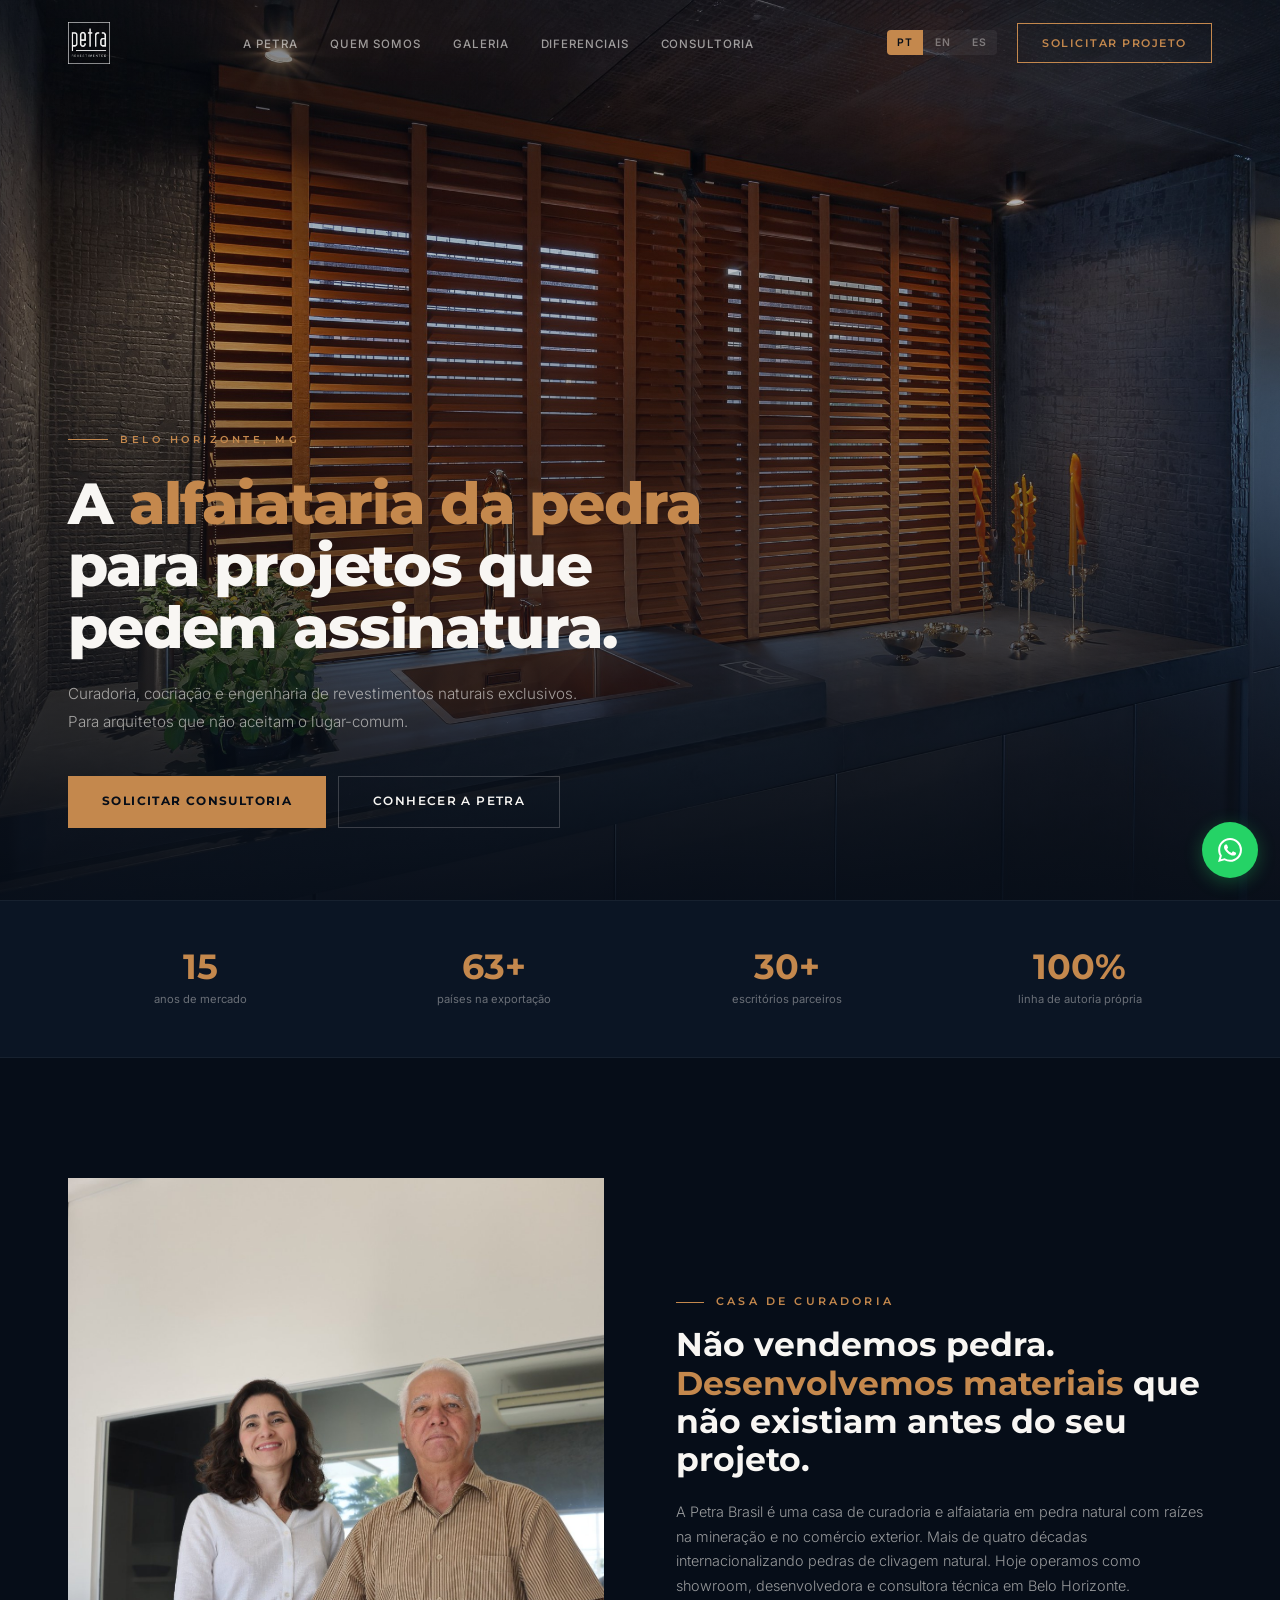
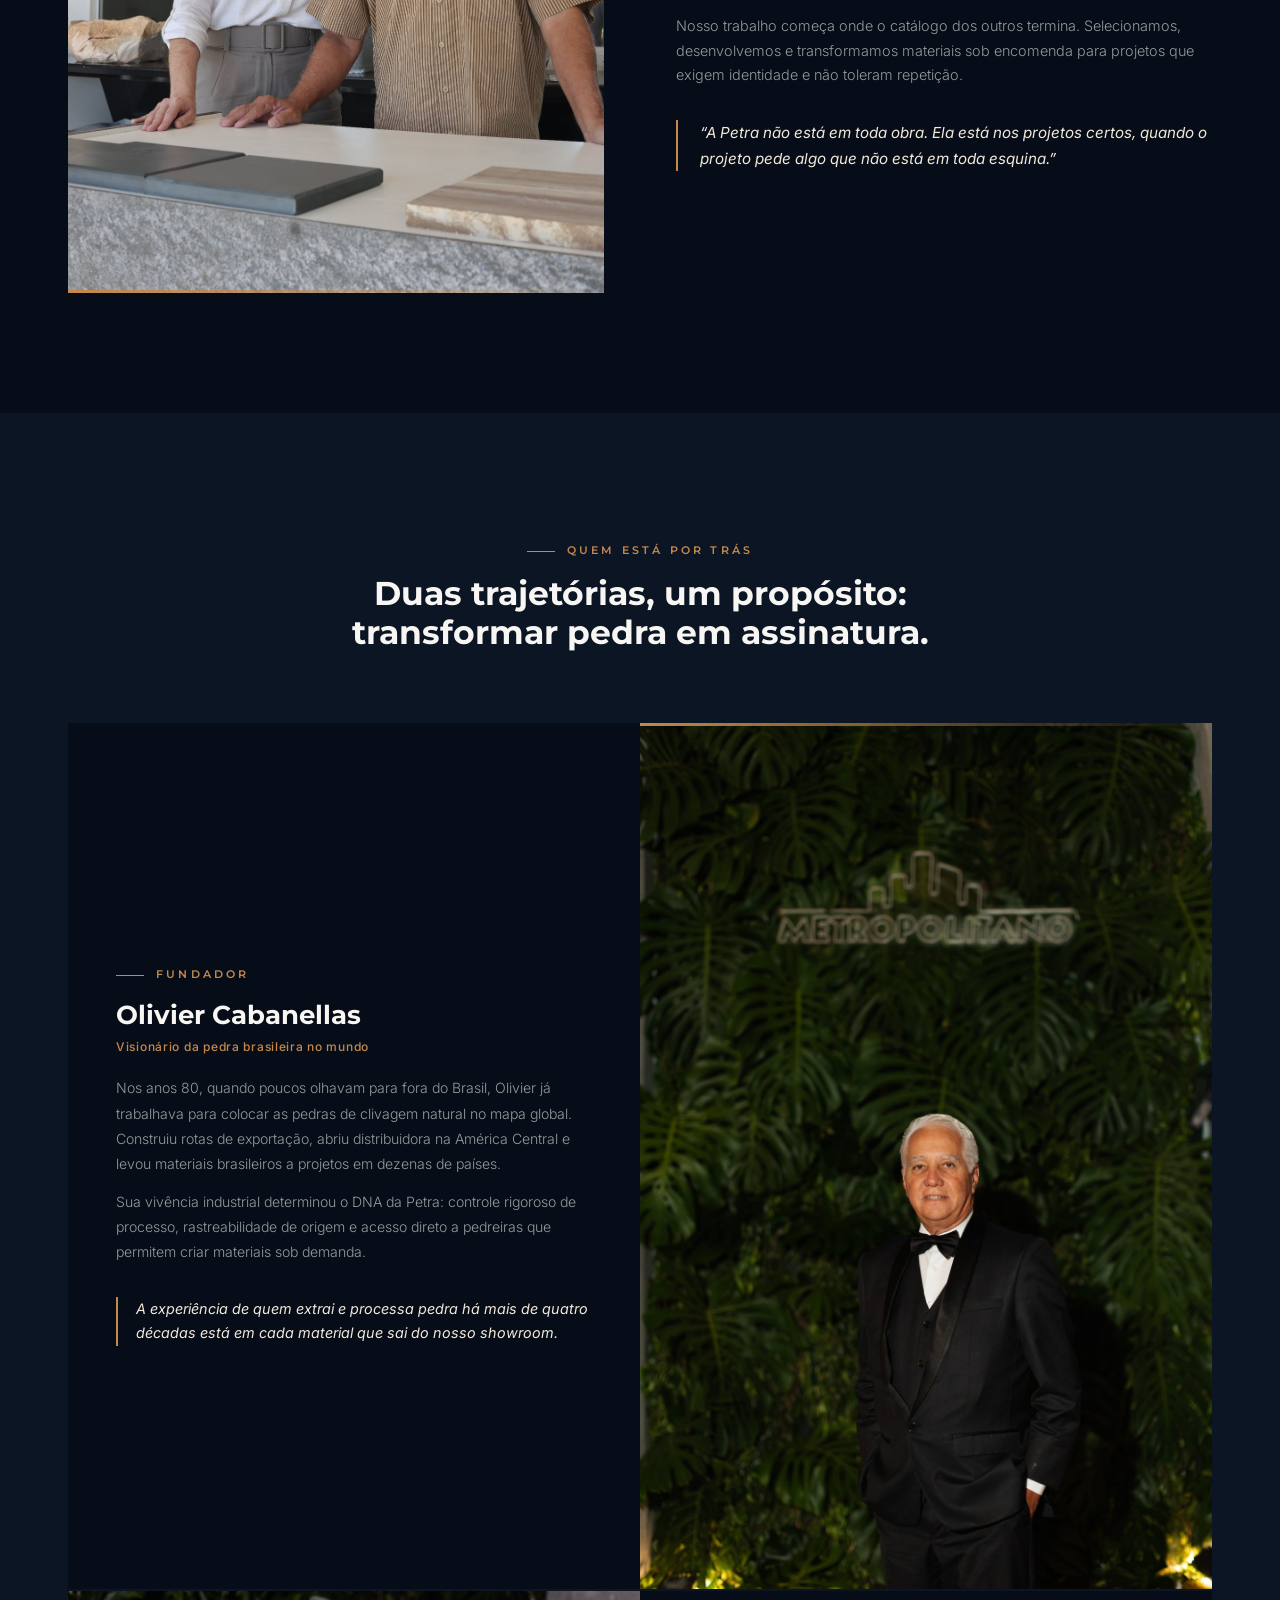
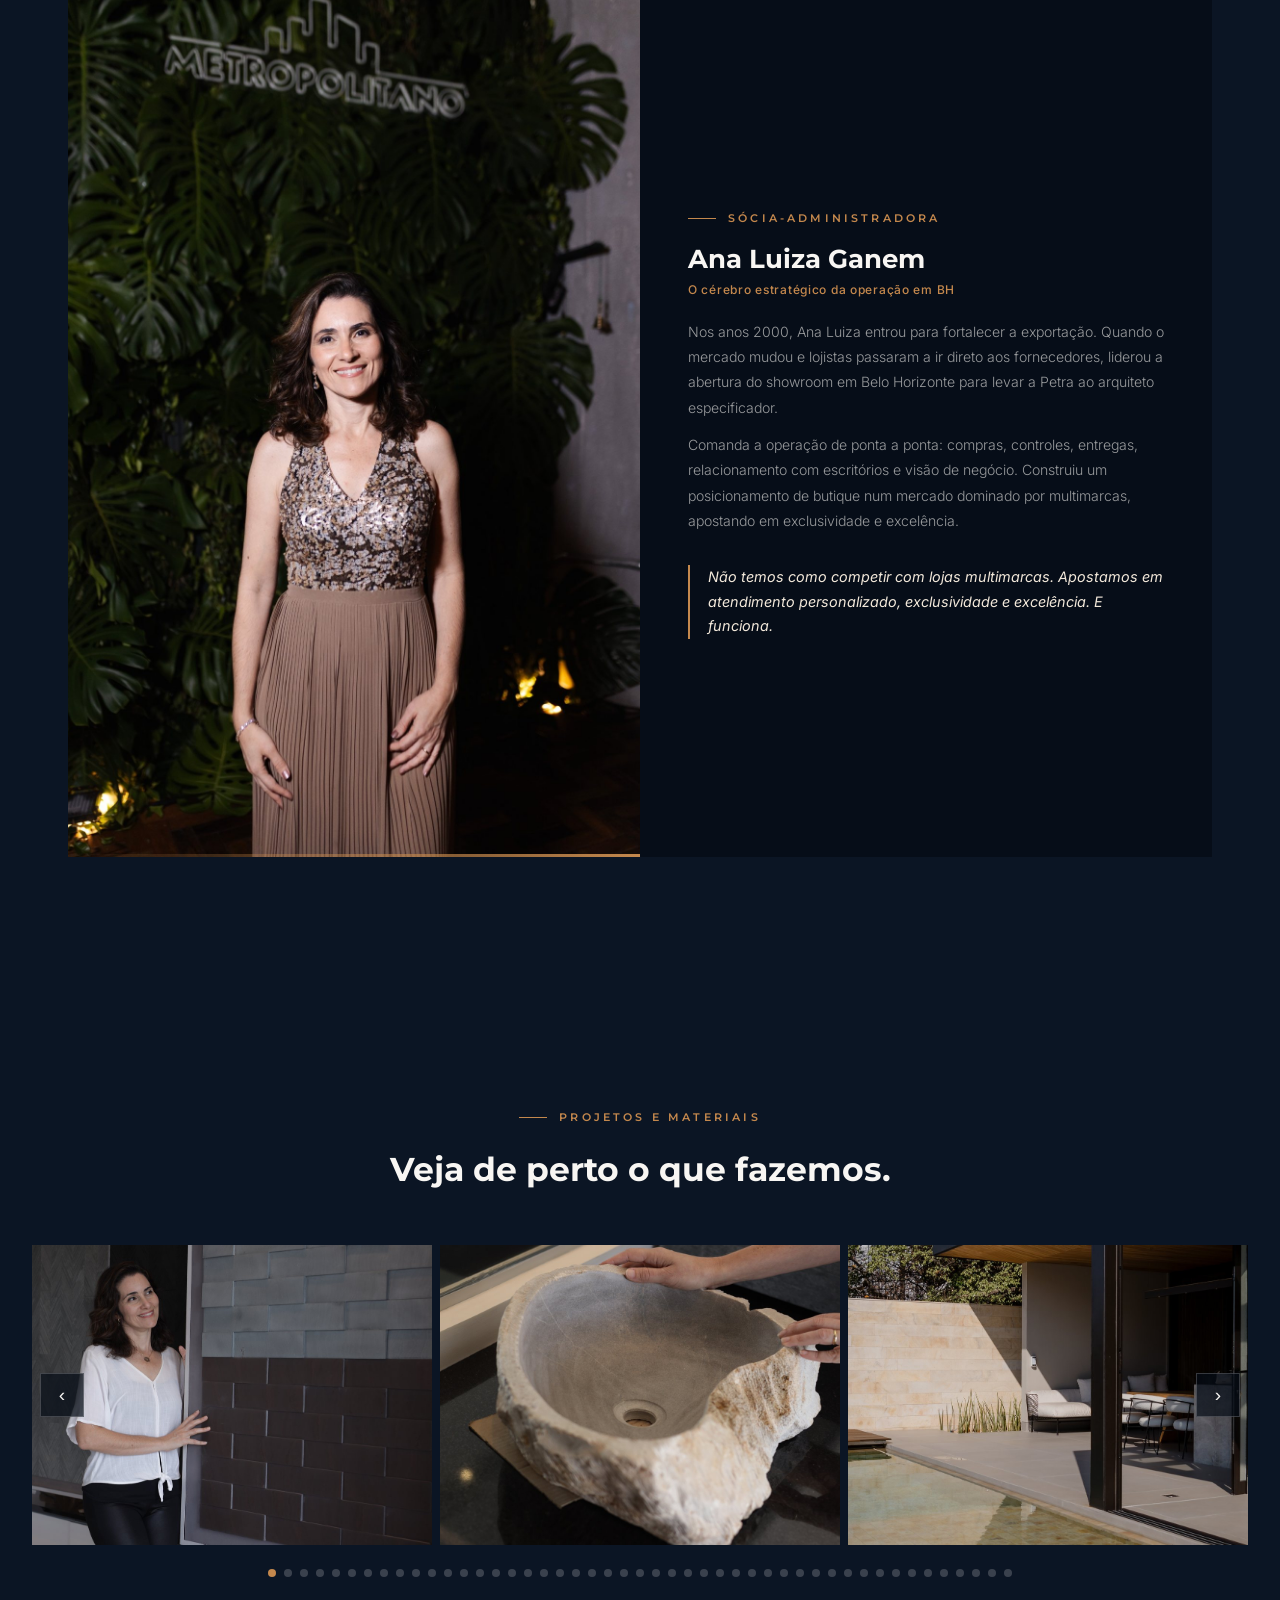
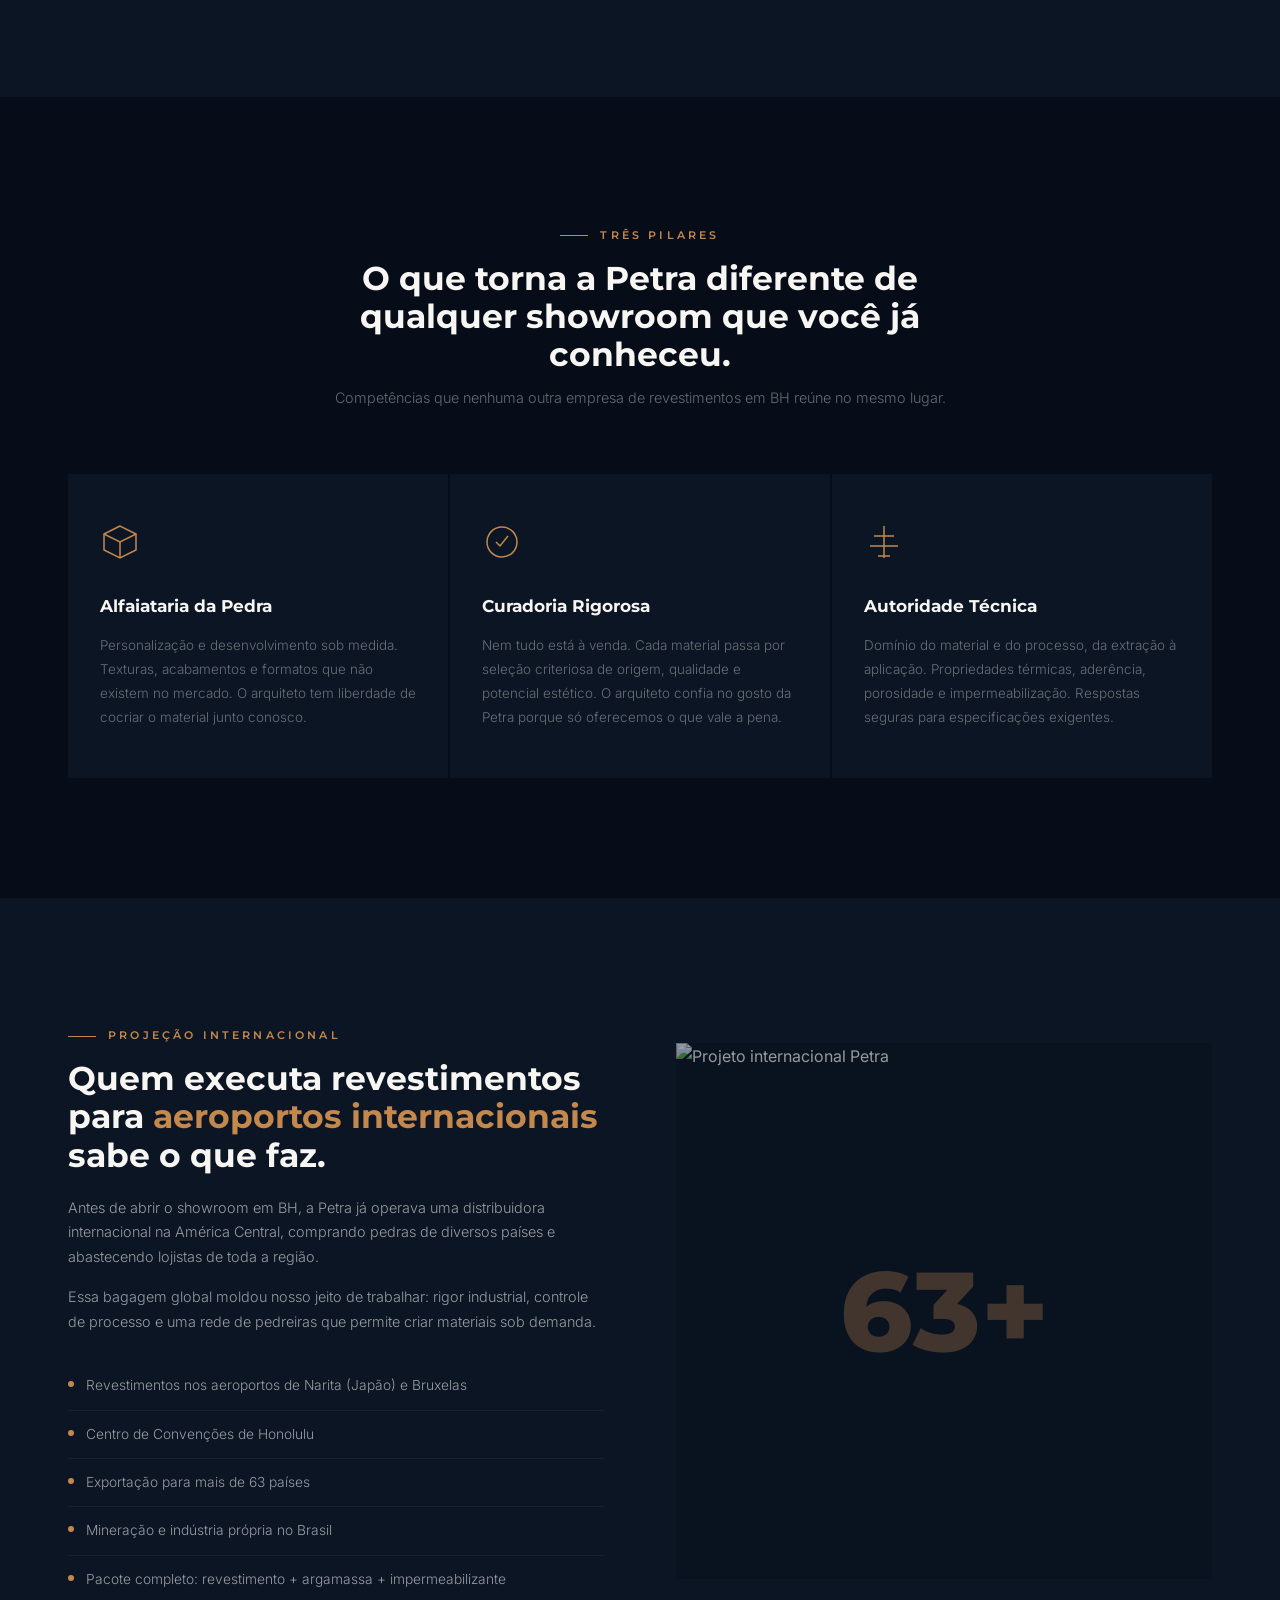
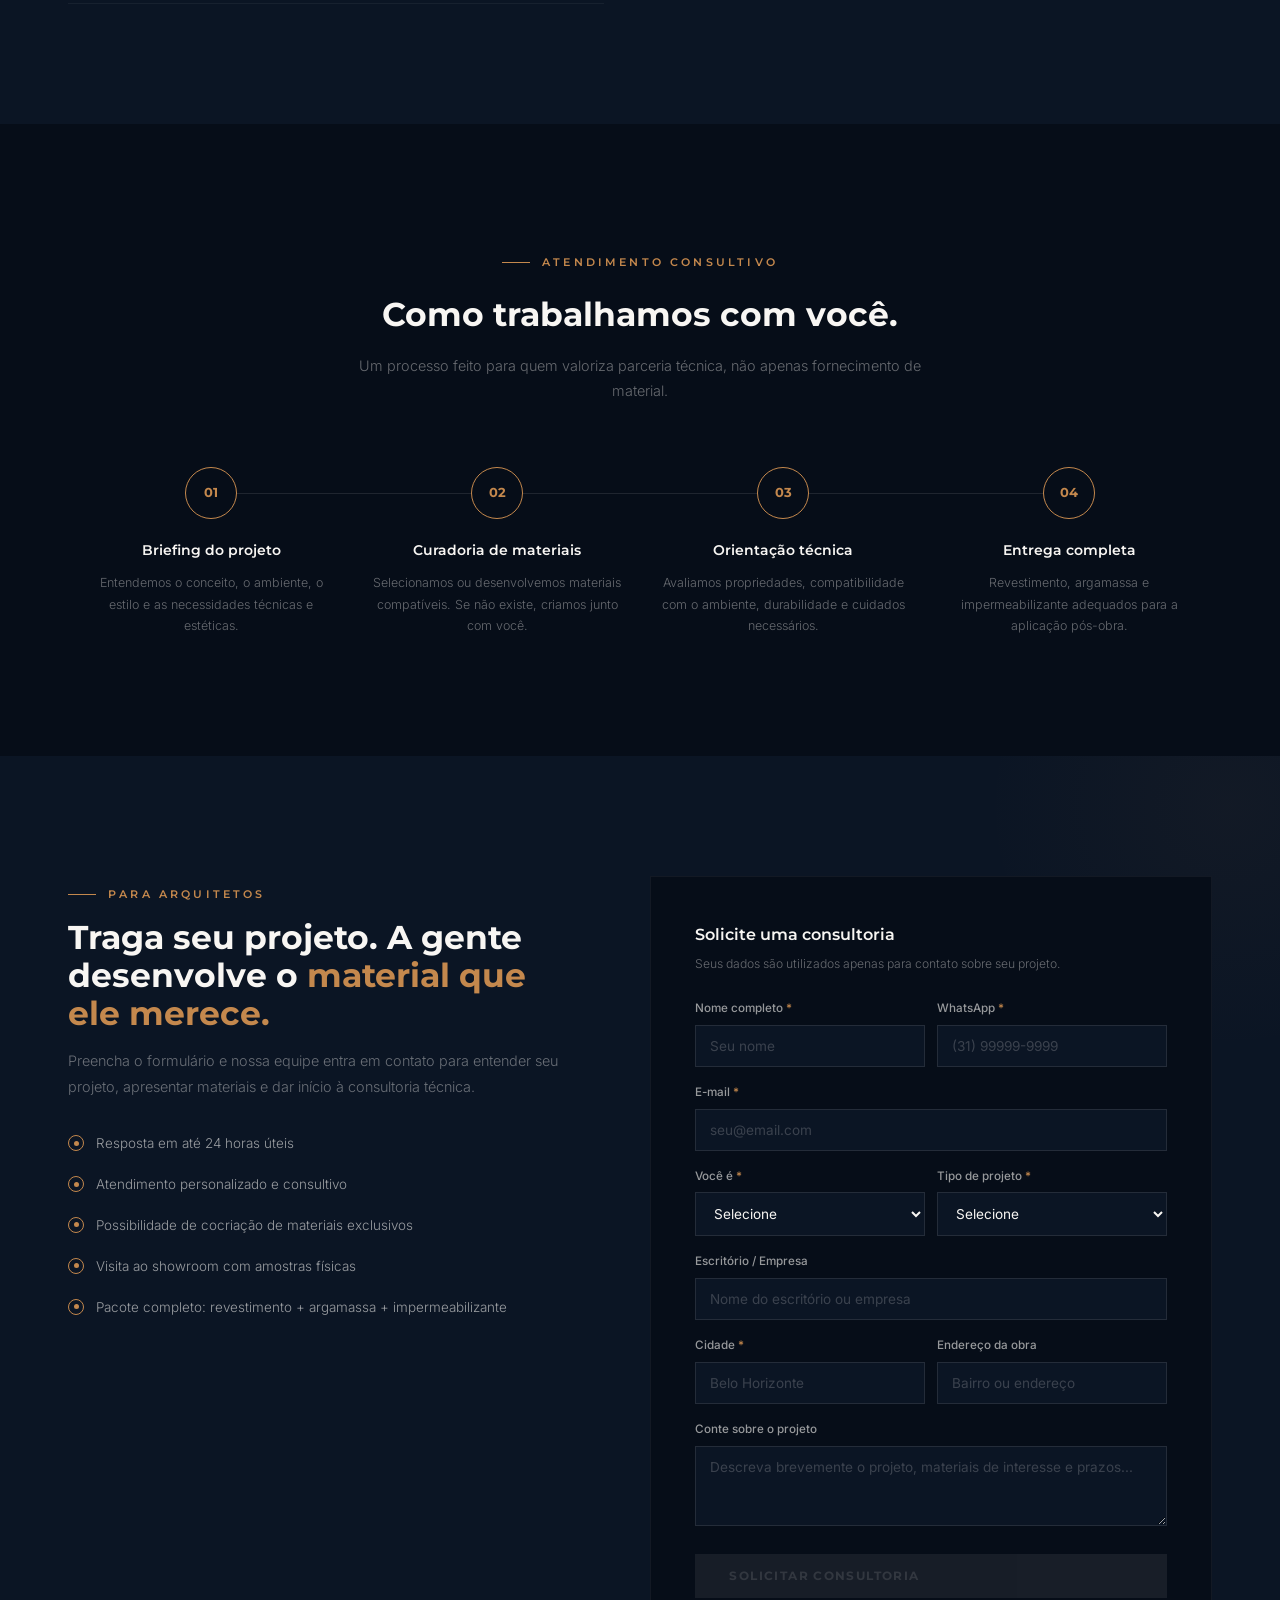
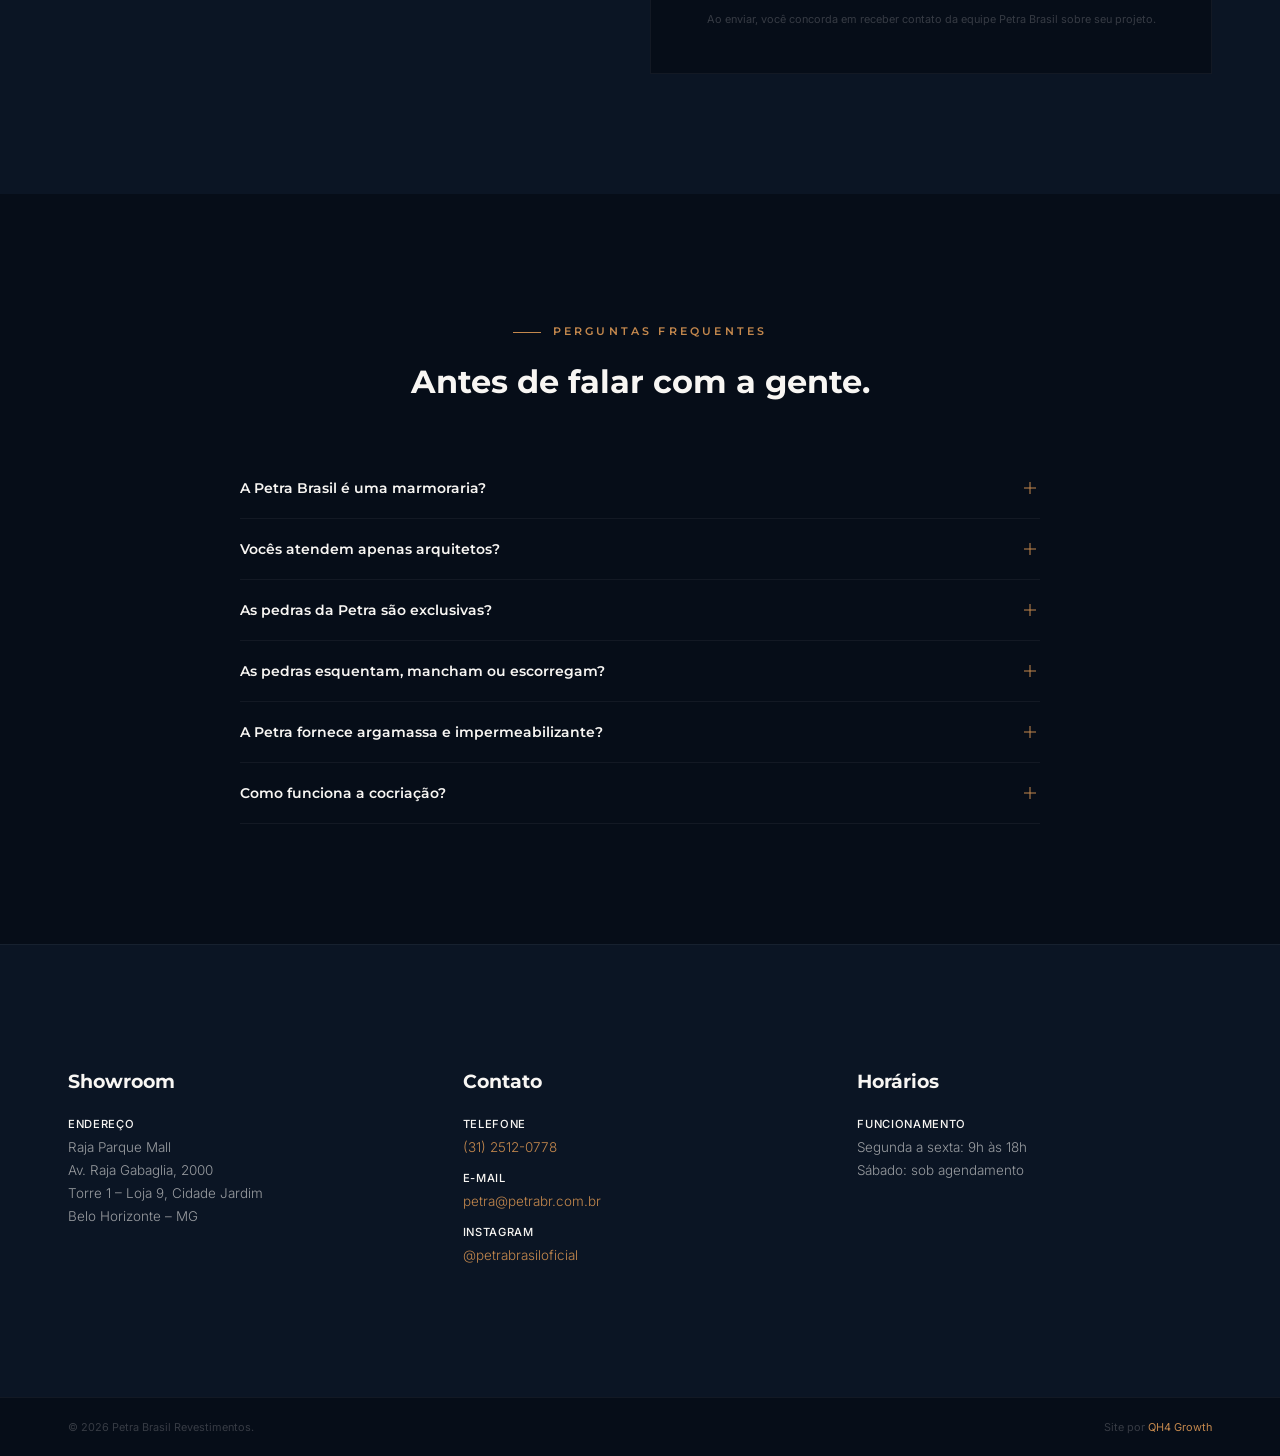
==== commit cf31b07a: "Add files via upload" ====
--- a/index.html
+++ b/index.html
@@ -144,6 +144,7 @@
 <div class="car-slide"><img alt="Produto Petra" data-cap="Revestimento em pedra natural" loading="lazy" src="img/produto-03.jpg"/></div>
 <div class="car-slide"><img alt="Instalação" data-cap="Instalação de revestimento" loading="lazy" src="img/instalacao-01.jpg"/></div>
 <div class="car-slide"><img alt="Aeroporto Narita" data-cap="Aeroporto de Narita, Japão" loading="lazy" src="img/projeto-narita.jpg"/></div>
+<div class="car-slide"><img alt="Projeto internacional" data-cap="Projeção internacional Petra" loading="lazy" src="img/projecao-bandeiras.jpg"/></div>
 <div class="car-slide"><img alt="Showroom" data-cap="Ambiente do showroom" loading="lazy" src="img/showroom-09.jpg"/></div>
 <div class="car-slide"><img alt="Detalhe pedra" data-cap="Detalhe de pedra natural" loading="lazy" src="img/produto-01.jpg"/></div>
 <div class="car-slide"><img alt="Projeto Áustria" data-cap="Design Office, Kufstein – Áustria" loading="lazy" src="img/projeto-austria.jpg"/></div>
@@ -151,7 +152,43 @@
 <div class="car-slide"><img alt="Textura" data-cap="Textura exclusiva Petra" loading="lazy" src="img/produto-02.jpg"/></div>
 <div class="car-slide"><img alt="Miami" data-cap="Jade Ocean, Miami – EUA" loading="lazy" src="img/projeto-miami.jpg"/></div>
 <div class="car-slide"><img alt="Instalação" data-cap="Revestimento aplicado" loading="lazy" src="img/instalacao-02.jpg"/></div>
+<div class="car-slide"><img alt="Ambiente externo" data-cap="Ambiente externo com curadoria Petra" loading="lazy" src="img/ambiente-piscina.jpg"/></div>
 <div class="car-slide"><img alt="Módulo" data-cap="Módulo tridimensional" loading="lazy" src="img/produto-06.jpg"/></div>
+<div class="car-slide"><img alt="Projeto residencial com pedra natural" data-cap="Projeto residencial — integração entre pedra, água e paisagismo" loading="lazy" src="img/projeto-residencial-01.jpg"/></div>
+<div class="car-slide"><img alt="Área externa de projeto residencial" data-cap="Área externa residencial com aplicação de materiais naturais" loading="lazy" src="img/projeto-residencial-02.jpg"/></div>
+<div class="car-slide"><img alt="Revestimento em projeto residencial" data-cap="Revestimento em pedra natural aplicado em projeto residencial" loading="lazy" src="img/projeto-residencial-03.jpg"/></div>
+<div class="car-slide"><img alt="Parede revestida em pedra natural" data-cap="Pedra natural como elemento de destaque no ambiente" loading="lazy" src="img/aplicacao-petra-01.jpg"/></div>
+<div class="car-slide"><img alt="Revestimento claro em ambiente interno" data-cap="Textura clara aplicada em ambiente interno" loading="lazy" src="img/aplicacao-petra-02.jpg"/></div>
+<div class="car-slide"><img alt="Lavabo com revestimento geométrico" data-cap="Composição geométrica em revestimento de parede" loading="lazy" src="img/aplicacao-petra-03.jpg"/></div>
+<div class="car-slide"><img alt="Bancada e parede com pedra natural" data-cap="Bancada e revestimento desenvolvidos para o mesmo ambiente" loading="lazy" src="img/aplicacao-petra-04.jpg"/></div>
+<div class="car-slide"><img alt="Escada com revestimento escuro" data-cap="Revestimento de parede valorizando a circulação vertical" loading="lazy" src="img/aplicacao-petra-05.jpg"/></div>
+<div class="car-slide"><img alt="Piscina em projeto residencial" data-cap="Projeto residencial com pedra natural na área da piscina" loading="lazy" src="img/aplicacao-petra-06.jpg"/></div>
+<div class="car-slide"><img alt="Lavabo com paginação geométrica" data-cap="Detalhe de paginação e acabamento em lavabo" loading="lazy" src="img/aplicacao-petra-07.jpg"/></div>
+<div class="car-slide"><img alt="Parede externa em pedra natural" data-cap="Aplicação vertical de pedra natural em área externa" loading="lazy" src="img/aplicacao-petra-08.jpg"/></div>
+<div class="car-slide"><img alt="Espaço gourmet com revestimento natural" data-cap="Textura natural aplicada em espaço gourmet" loading="lazy" src="img/aplicacao-petra-09.jpg"/></div>
+<div class="car-slide"><img alt="Residência contemporânea com pedra natural" data-cap="Arquitetura contemporânea integrada ao revestimento natural" loading="lazy" src="img/aplicacao-petra-10.jpg"/></div>
+<div class="car-slide"><img alt="Sala de estar contemporânea" data-cap="Materiais naturais compondo uma sala de estar contemporânea" loading="lazy" src="img/aplicacao-petra-11.jpg"/></div>
+<div class="car-slide"><img alt="Parede de pedra em ambiente social" data-cap="Parede de pedra como protagonista do ambiente social" loading="lazy" src="img/aplicacao-petra-12.jpg"/></div>
+<div class="car-slide"><img alt="Cozinha com superfícies em pedra" data-cap="Superfícies em pedra integradas ao projeto da cozinha" loading="lazy" src="img/aplicacao-petra-13.jpg"/></div>
+<div class="car-slide"><img alt="Área gourmet com pedra natural" data-cap="Área gourmet com materiais naturais e vista urbana" loading="lazy" src="img/aplicacao-petra-14.jpg"/></div>
+<div class="car-slide"><img alt="Ambiente decorado com materiais naturais" data-cap="Materiais naturais em uma composição acolhedora" loading="lazy" src="img/aplicacao-petra-15.jpg"/></div>
+<div class="car-slide"><img alt="Painel decorativo em pedra" data-cap="Painel em pedra natural com iluminação de destaque" loading="lazy" src="img/aplicacao-petra-16.jpg"/></div>
+<div class="car-slide"><img alt="Ambiente integrado com revestimento natural" data-cap="Revestimento natural em ambiente integrado" loading="lazy" src="img/aplicacao-petra-17.jpg"/></div>
+<div class="car-slide"><img alt="Detalhes de ambiente sofisticado" data-cap="Detalhes, textura e iluminação em composição sofisticada" loading="lazy" src="img/aplicacao-petra-18.jpg"/></div>
+<div class="car-slide"><img alt="Espaço gourmet contemporâneo" data-cap="Espaço gourmet contemporâneo com superfícies em pedra" loading="lazy" src="img/aplicacao-petra-19.jpg"/></div>
+<div class="car-slide"><img alt="Fachada residencial com revestimento" data-cap="Fachada e área externa integradas pelo revestimento natural" loading="lazy" src="img/aplicacao-petra-20.jpg"/></div>
+<div class="car-slide"><img alt="Prancha conceitual de materiais" data-cap="Estudo de formas, paginações e possibilidades de aplicação" loading="lazy" src="img/curadoria-petra-01.jpg"/></div>
+<div class="car-slide"><img alt="Amostra de pedra natural" data-cap="Curadoria de amostra e avaliação de textura natural" loading="lazy" src="img/curadoria-petra-02.jpg"/></div>
+<div class="car-slide"><img alt="Apresentação de prancha conceitual" data-cap="Desenvolvimento conceitual de formas e paginações" loading="lazy" src="img/curadoria-petra-03.jpg"/></div>
+<div class="car-slide"><img alt="Peça orgânica em pedra" data-cap="Peça de formato orgânico desenvolvida em pedra natural" loading="lazy" src="img/curadoria-petra-04.jpg"/></div>
+<div class="car-slide"><img alt="Amostra técnica de revestimento" data-cap="Avaliação técnica de textura, espessura e paginação" loading="lazy" src="img/curadoria-petra-05.jpg"/></div>
+<div class="car-slide"><img alt="Peça curva em pedra natural" data-cap="Exploração de curvas, veios e acabamento da pedra" loading="lazy" src="img/curadoria-petra-06.jpg"/></div>
+<div class="car-slide"><img alt="Amostra de pedra cinza" data-cap="Seleção de material e acabamento para projeto personalizado" loading="lazy" src="img/curadoria-petra-07.jpg"/></div>
+<div class="car-slide"><img alt="Curadoria no showroom Petra" data-cap="Atendimento consultivo e seleção de materiais no showroom" loading="lazy" src="img/curadoria-petra-08.jpg"/></div>
+<div class="car-slide"><img alt="Showroom Petra Brasil" data-cap="Experiência de curadoria e atendimento no showroom Petra" loading="lazy" src="img/curadoria-petra-09.jpg"/></div>
+<div class="car-slide"><img alt="Peça redonda em pedra natural" data-cap="Desenvolvimento de formatos especiais em pedra natural" loading="lazy" src="img/curadoria-petra-10.jpg"/></div>
+<div class="car-slide"><img alt="Pranchas de estudo de paginação" data-cap="Cocriação de desenhos, padrões e possibilidades de aplicação" loading="lazy" src="img/curadoria-petra-11.jpg"/></div>
+<div class="car-slide"><img alt="Peça autoral em pedra" data-cap="Peça autoral com desenho e acabamento personalizados" loading="lazy" src="img/curadoria-petra-12.jpg"/></div>
 </div>
 <button aria-label="Anterior" class="car-arr car-prev" onclick="carMove(-1)">‹</button>
 <button aria-label="Próximo" class="car-arr car-next" onclick="carMove(1)">›</button>
@@ -212,7 +249,7 @@
 </ul>
 </div>
 <div class="cred-vis">
-<img alt="Projeto internacional Petra" loading="lazy" src="img/projeto-manila.jpg"/>
+<img alt="Projeto internacional Petra" loading="lazy" src="img/projecao-bandeiras.jpg"/>
 <div class="cred-vis-ov"><div class="cred-vis-n">63+</div></div>
 </div>
 </div>
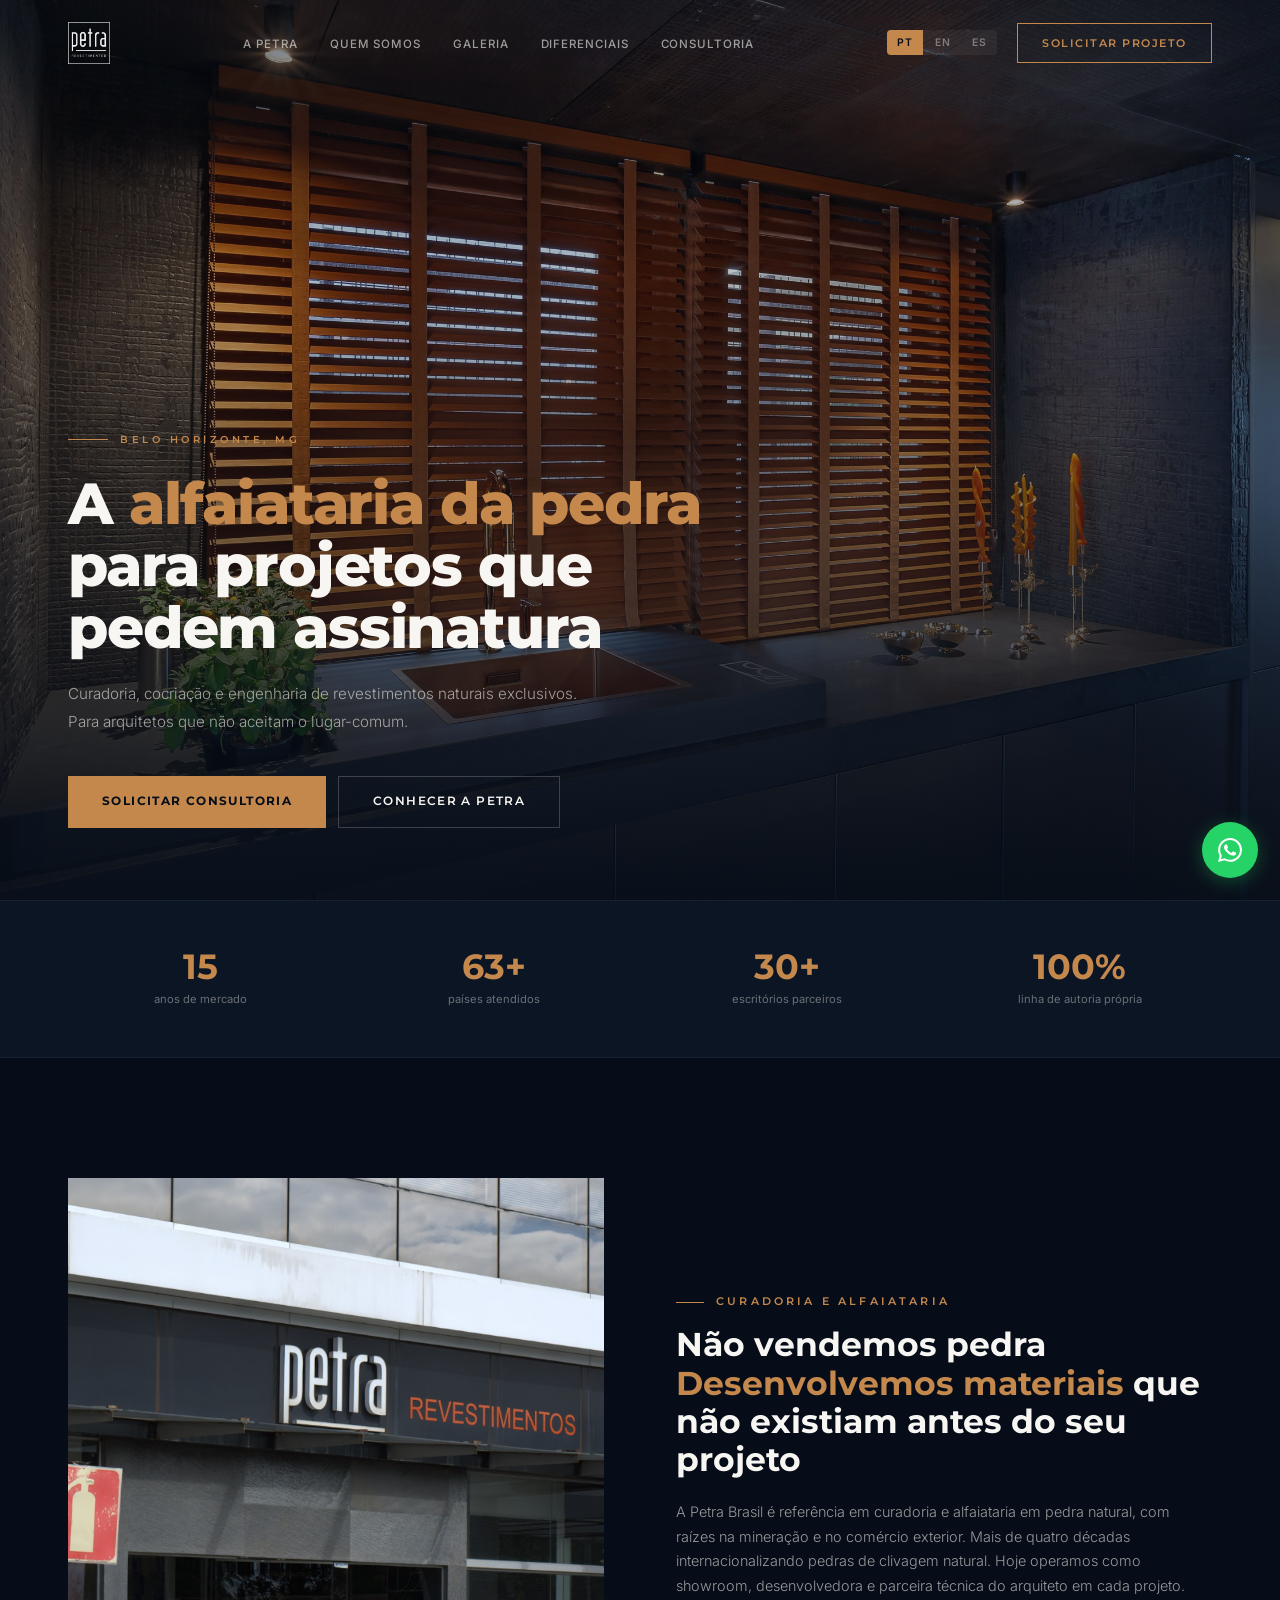
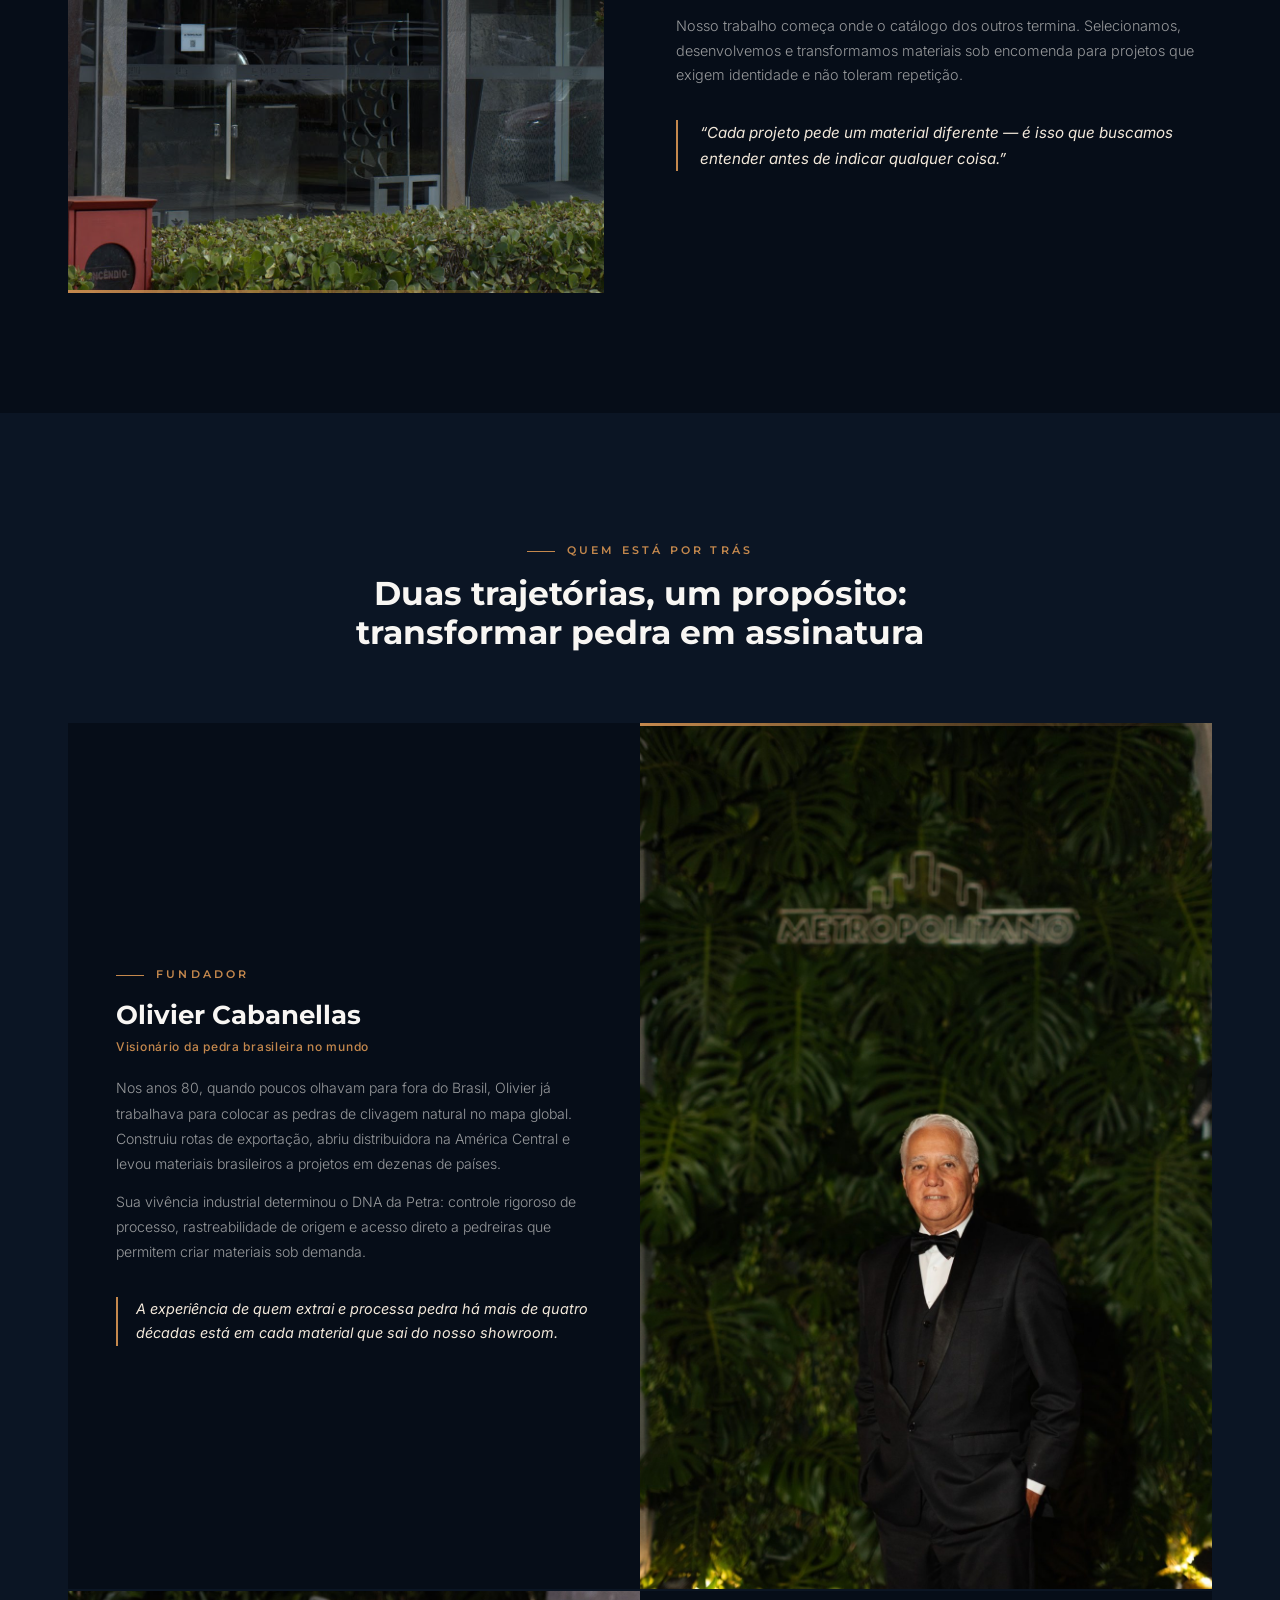
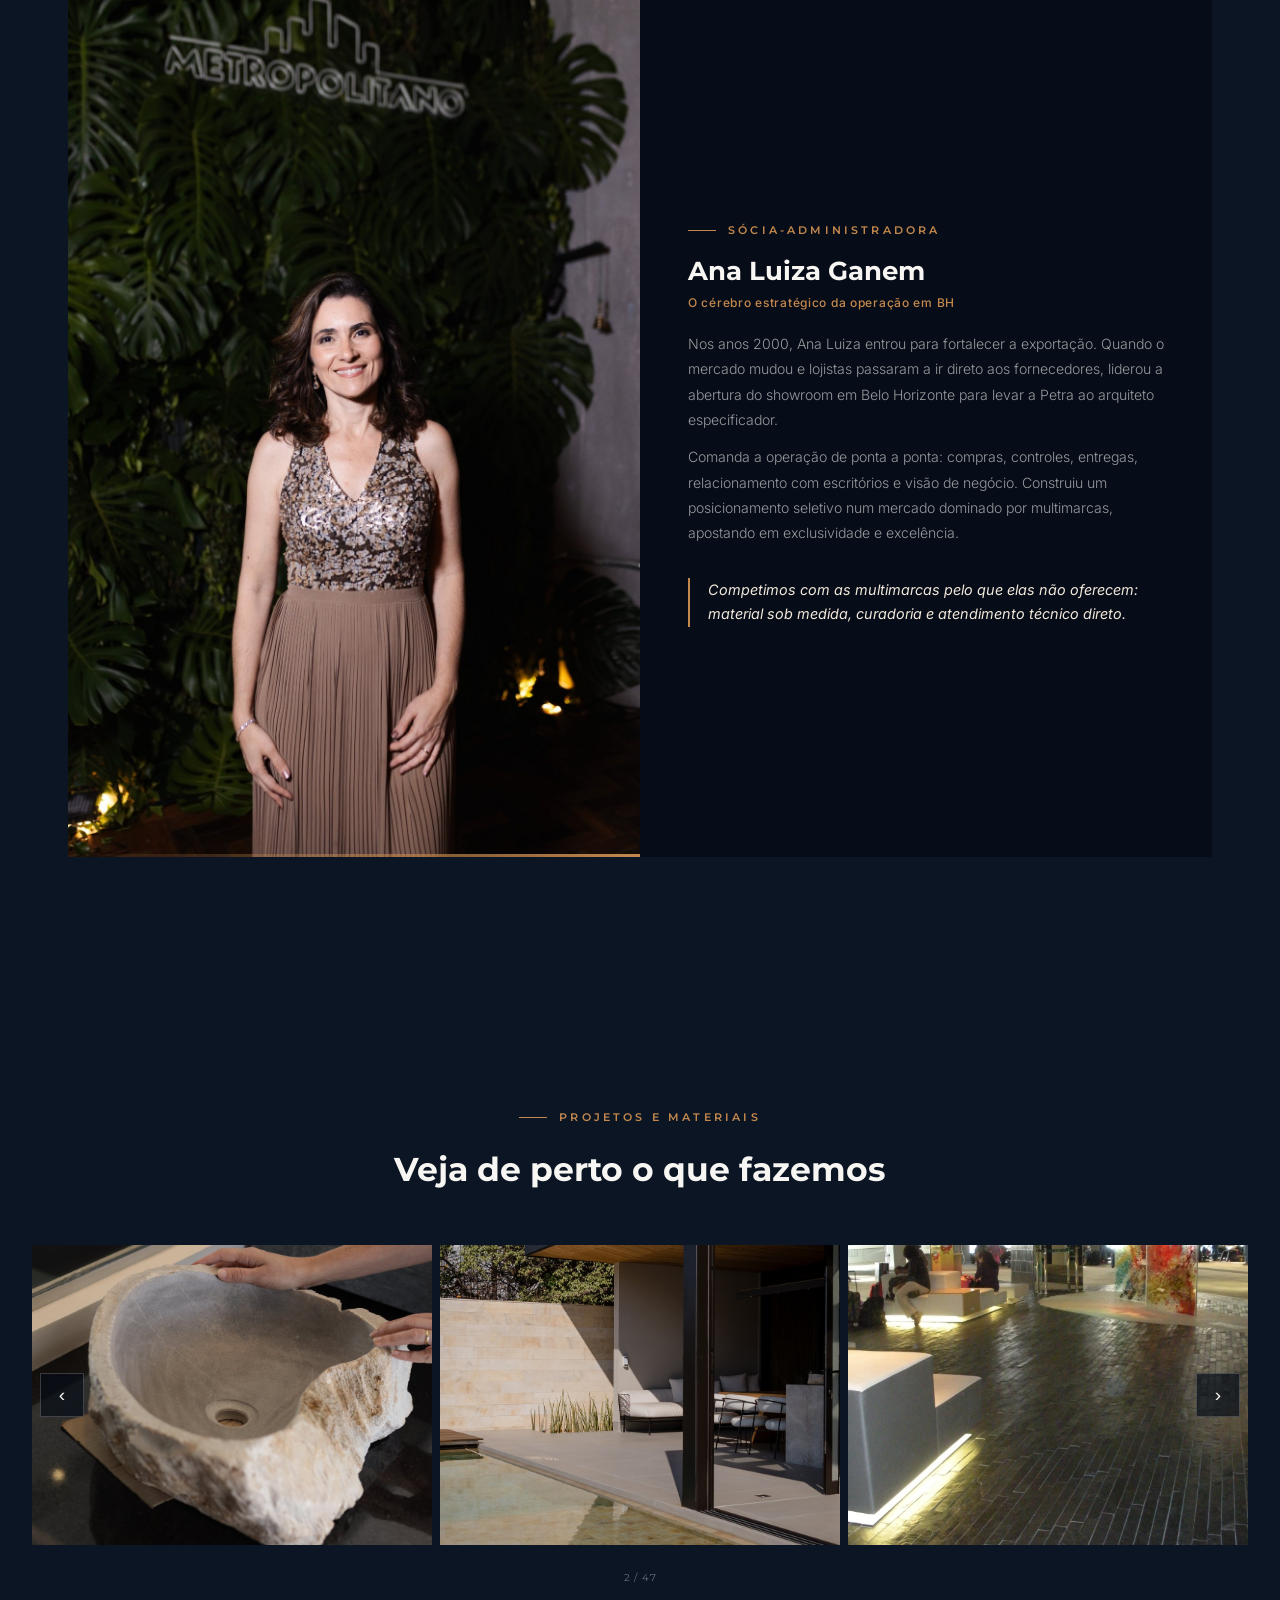
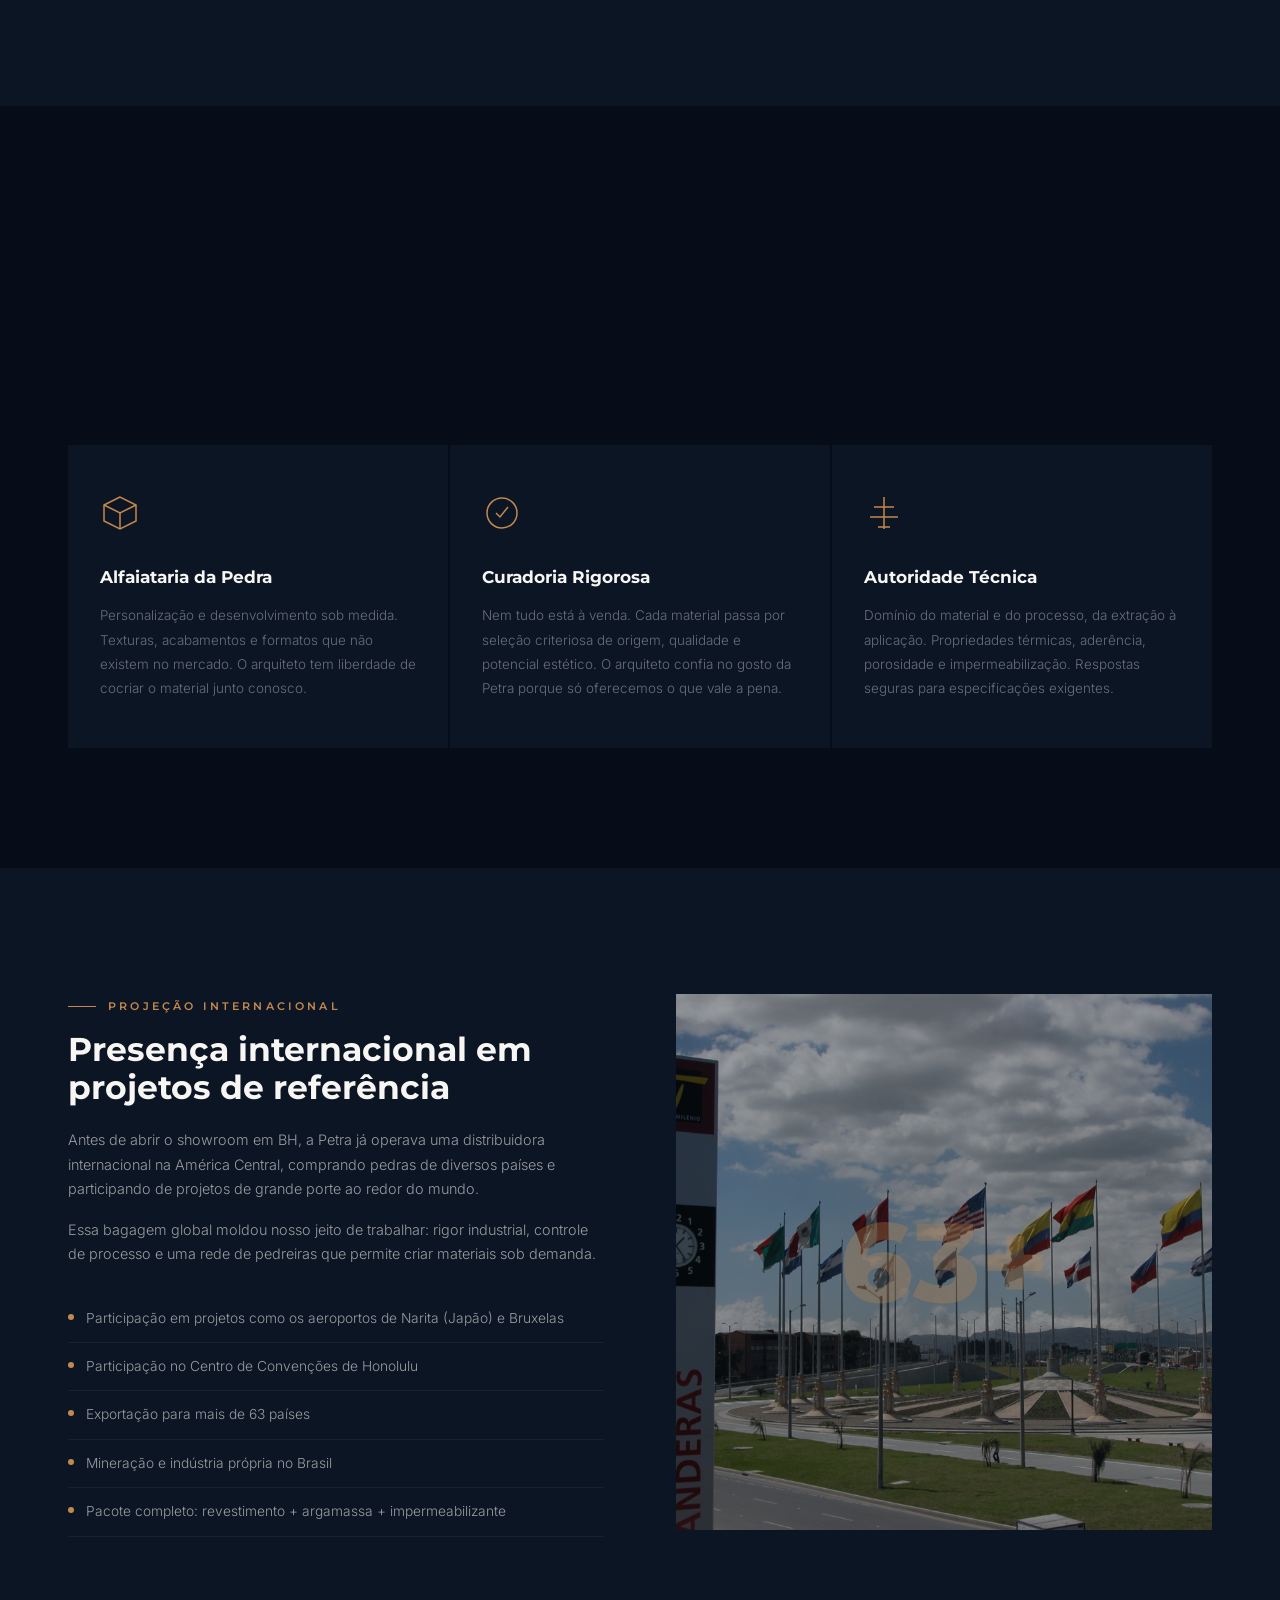
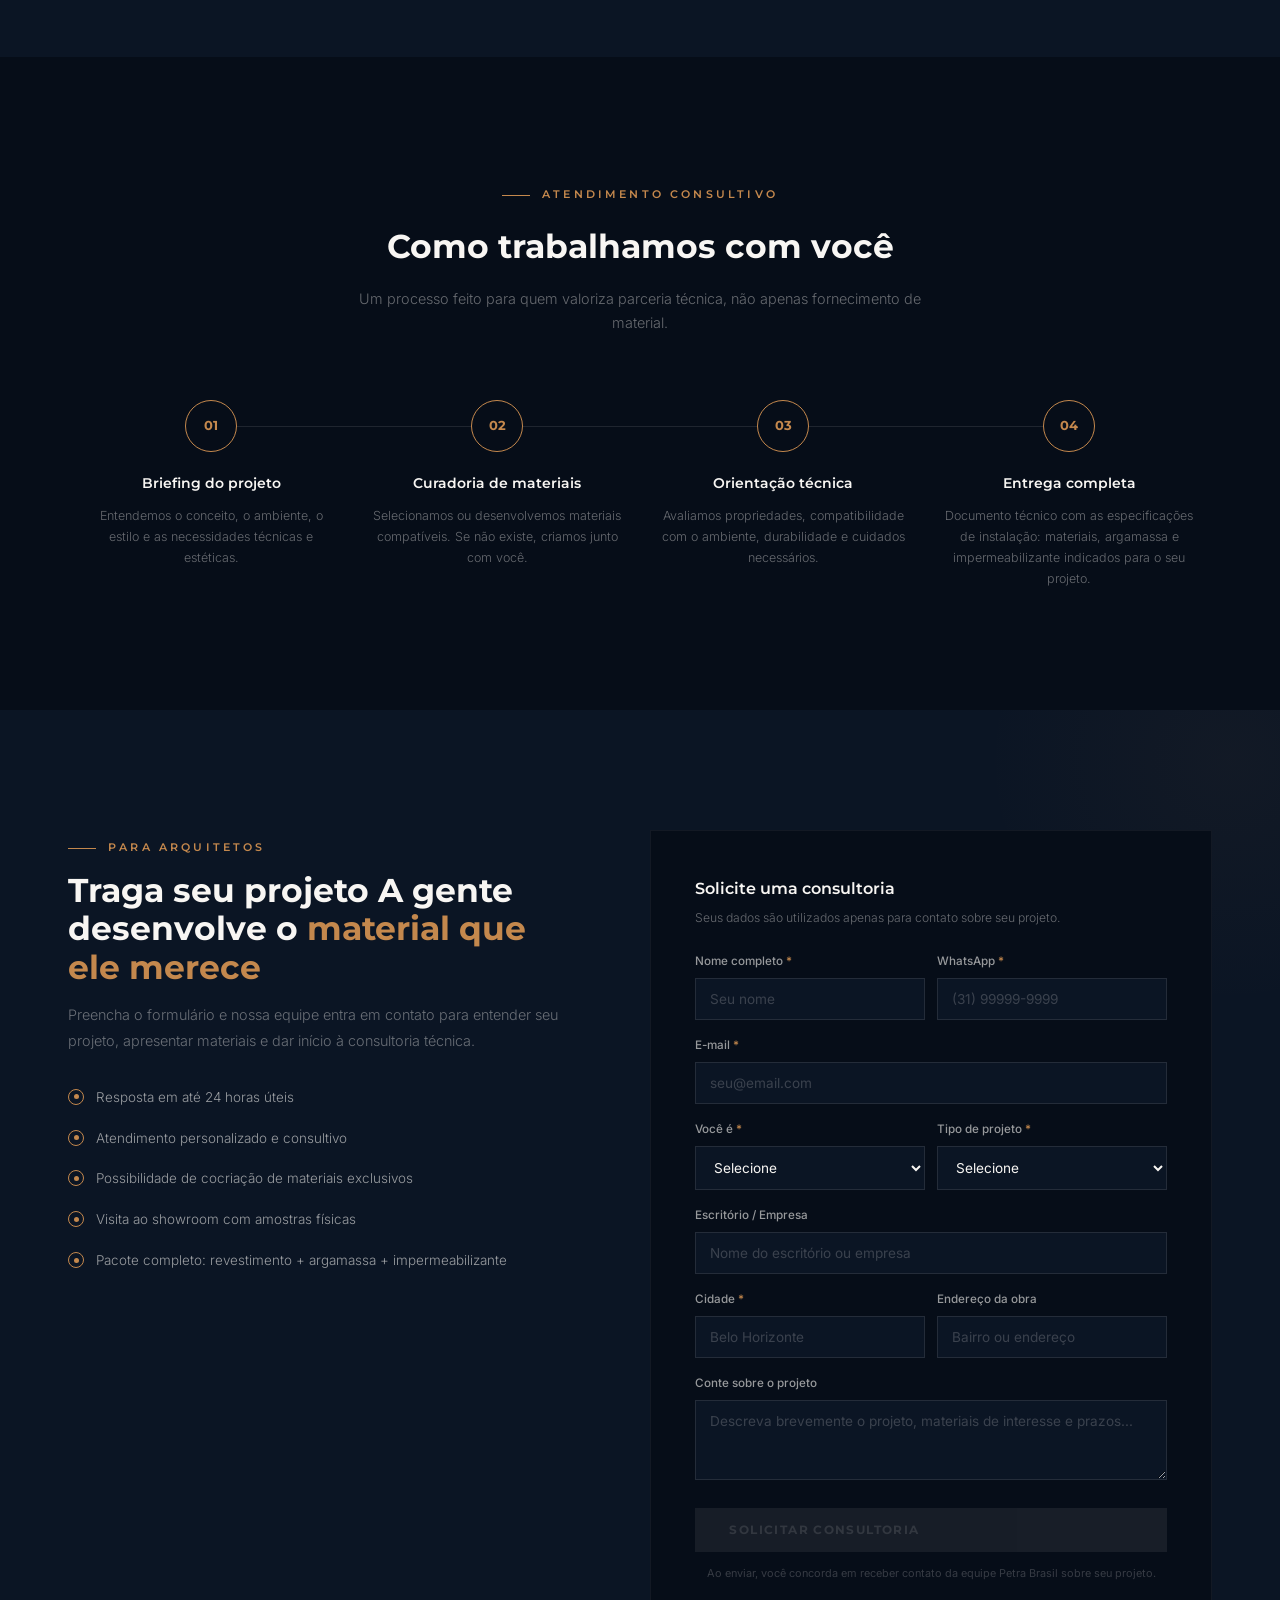
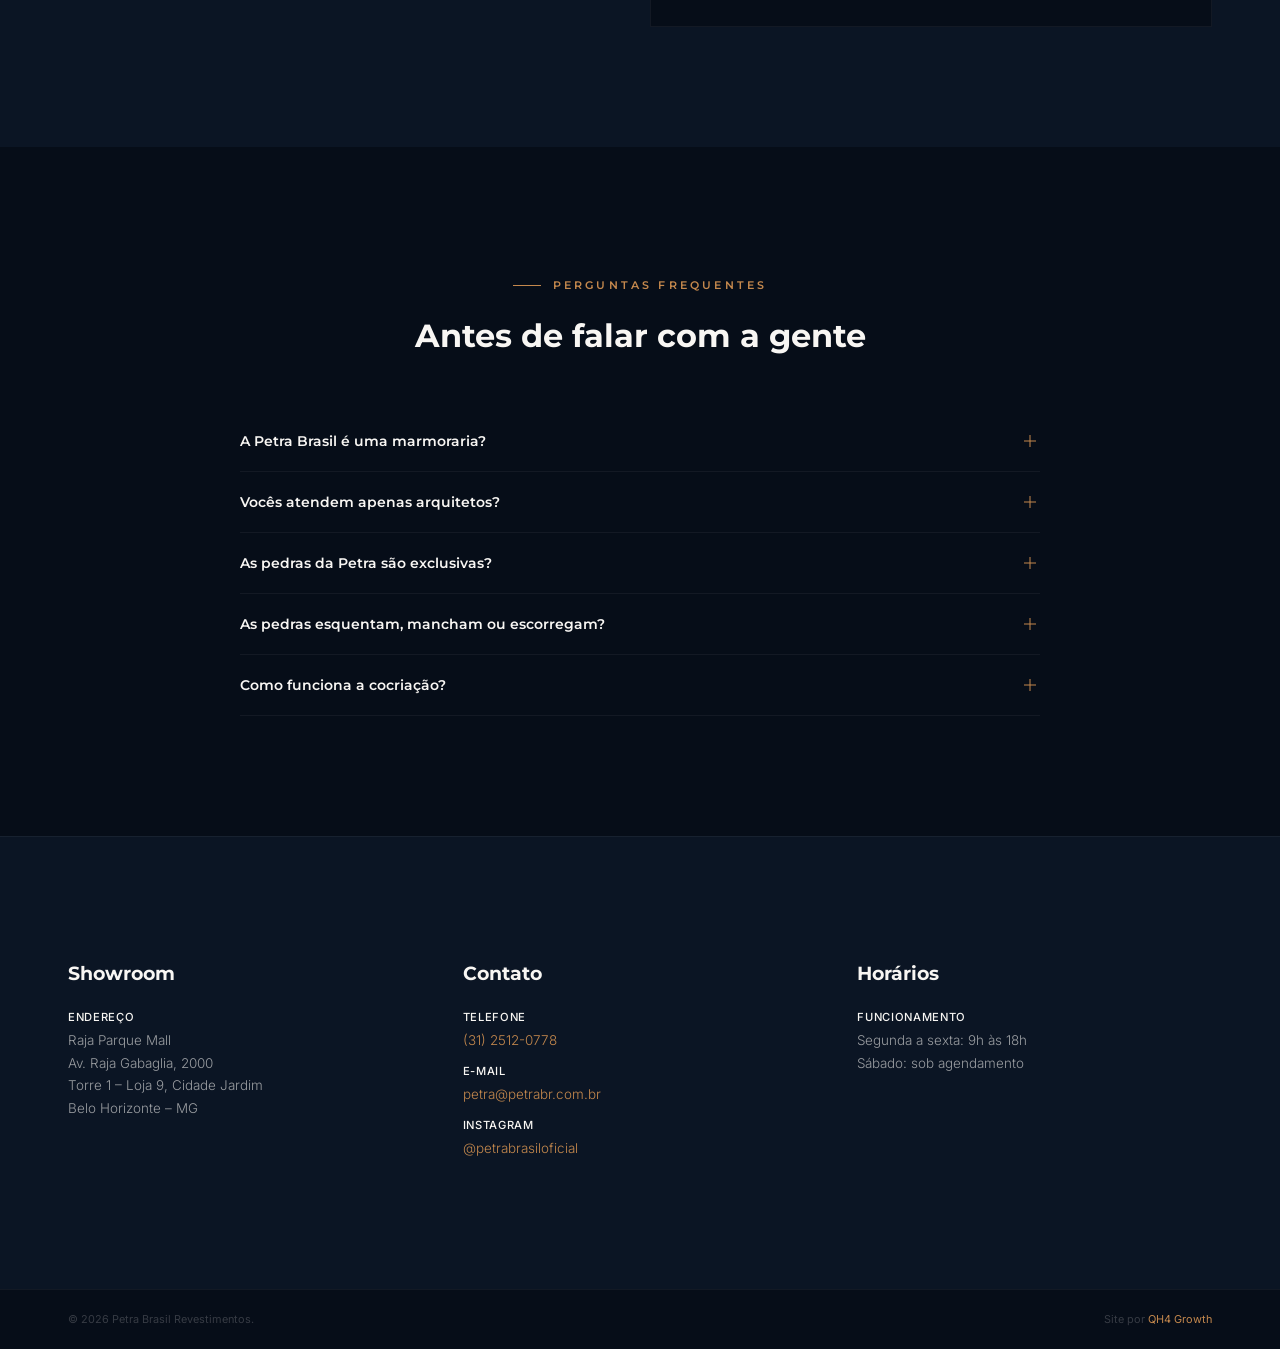
==== commit a4d7a511: "Add files via upload" ====
--- a/index.html
+++ b/index.html
@@ -5,7 +5,7 @@
 <meta charset="utf-8"/>
 <meta content="width=device-width, initial-scale=1.0" name="viewport"/>
 <title>Petra Brasil | Alfaiataria da Pedra</title>
-<meta content="Casa de curadoria e alfaiataria em pedra natural. Revestimentos exclusivos para projetos de alto padrão em Belo Horizonte." name="description"/>
+<meta content="Referência em curadoria e alfaiataria em pedra natural. Revestimentos exclusivos para projetos de alto padrão em Belo Horizonte." name="description"/>
 <link href="https://fonts.googleapis.com" rel="preconnect"/>
 <link crossorigin="" href="https://fonts.gstatic.com" rel="preconnect"/>
 <link href="https://fonts.googleapis.com/css2?family=Inter:wght@300;400;500;600&amp;family=Montserrat:wght@400;500;600;700;800&amp;display=swap" rel="stylesheet"/>
@@ -53,7 +53,7 @@
 <div class="hero-ov"></div>
 <div class="ctn hero-c">
 <div class="hero-tag" data-t="hero_loc">Belo Horizonte, MG</div>
-<h1 data-t="hero_h1">A <em>alfaiataria da pedra</em> para projetos que pedem assinatura.</h1>
+<h1 data-t="hero_h1">A <em>alfaiataria da pedra</em> para projetos que pedem assinatura</h1>
 <p class="hero-sub" data-t="hero_sub">Curadoria, cocriação e engenharia de revestimentos naturais exclusivos. Para arquitetos que não aceitam o lugar-comum.</p>
 <div class="hero-act">
 <a class="bp" data-t="hero_cta1" href="#orcamento">Solicitar consultoria</a>
@@ -66,7 +66,7 @@
 <div class="ctn">
 <div class="strip-g">
 <div><div class="st-n" data-count="15">0</div><div class="st-l" data-t="stat_years">anos de mercado</div></div>
-<div><div class="st-n" data-count="63" data-suffix="+">0</div><div class="st-l" data-t="stat_countries">países na exportação</div></div>
+<div><div class="st-n" data-count="63" data-suffix="+">0</div><div class="st-l" data-t="stat_countries">países atendidos</div></div>
 <div><div class="st-n" data-count="30" data-suffix="+">0</div><div class="st-l" data-t="stat_offices">escritórios parceiros</div></div>
 <div><div class="st-n" data-count="100" data-suffix="%">0</div><div class="st-l" data-t="stat_own">linha de autoria própria</div></div>
 </div>
@@ -81,12 +81,12 @@
 <div class="about-img-bar"></div>
 </div>
 <div>
-<div class="eye" data-t="about_eye">Casa de curadoria</div>
-<h2 data-t="about_h2" style="margin-top:14px">Não vendemos pedra. <em>Desenvolvemos materiais</em> que não existiam antes do seu projeto.</h2>
-<p data-t="about_p1">A Petra Brasil é uma casa de curadoria e alfaiataria em pedra natural com raízes na mineração e no comércio exterior. Mais de quatro décadas internacionalizando pedras de clivagem natural. Hoje operamos como showroom, desenvolvedora e consultora técnica em Belo Horizonte.</p>
+<div class="eye" data-t="about_eye">Curadoria e alfaiataria</div>
+<h2 data-t="about_h2" style="margin-top:14px">Não vendemos pedra <em>Desenvolvemos materiais</em> que não existiam antes do seu projeto</h2>
+<p data-t="about_p1">A Petra Brasil é referência em curadoria e alfaiataria em pedra natural, com raízes na mineração e no comércio exterior. Mais de quatro décadas internacionalizando pedras de clivagem natural. Hoje operamos como showroom, desenvolvedora e parceira técnica do arquiteto em cada projeto.</p>
 <p data-t="about_p2">Nosso trabalho começa onde o catálogo dos outros termina. Selecionamos, desenvolvemos e transformamos materiais sob encomenda para projetos que exigem identidade e não toleram repetição.</p>
 <div class="about-q">
-<p data-t="about_quote">“A Petra não está em toda obra. Ela está nos projetos certos, quando o projeto pede algo que não está em toda esquina.”</p>
+<p data-t="about_quote">“Cada projeto pede um material diferente — é isso que buscamos entender antes de indicar qualquer coisa.”</p>
 </div>
 </div>
 </div>
@@ -97,7 +97,7 @@
 <div class="ctn">
 <div class="founders-h an">
 <div class="eye" data-t="found_eye">Quem está por trás</div>
-<h2 data-t="found_h2">Duas trajetórias, um propósito: transformar pedra em assinatura.</h2>
+<h2 data-t="found_h2">Duas trajetórias, um propósito: transformar pedra em assinatura</h2>
 </div>
 <div class="f-row an">
 <div class="f-txt">
@@ -123,8 +123,8 @@
 <h3>Ana Luiza Ganem</h3>
 <div class="role" data-t="found_a_role">O cérebro estratégico da operação em BH</div>
 <p data-t="found_a_p1">Nos anos 2000, Ana Luiza entrou para fortalecer a exportação. Quando o mercado mudou e lojistas passaram a ir direto aos fornecedores, liderou a abertura do showroom em Belo Horizonte para levar a Petra ao arquiteto especificador.</p>
-<p data-t="found_a_p2">Comanda a operação de ponta a ponta: compras, controles, entregas, relacionamento com escritórios e visão de negócio. Construiu um posicionamento de butique num mercado dominado por multimarcas, apostando em exclusividade e excelência.</p>
-<blockquote data-t="found_a_q">Não temos como competir com lojas multimarcas. Apostamos em atendimento personalizado, exclusividade e excelência. E funciona.</blockquote>
+<p data-t="found_a_p2">Comanda a operação de ponta a ponta: compras, controles, entregas, relacionamento com escritórios e visão de negócio. Construiu um posicionamento seletivo num mercado dominado por multimarcas, apostando em exclusividade e excelência.</p>
+<blockquote data-t="found_a_q">Competimos com as multimarcas pelo que elas não oferecem: material sob medida, curadoria e atendimento técnico direto.</blockquote>
 </div>
 </div>
 </div>
@@ -134,7 +134,7 @@
 <div class="ctn">
 <div class="car-header an">
 <div class="eye" data-t="gal_eye">Projetos e materiais</div>
-<h2 data-t="gal_h2">Veja de perto o que fazemos.</h2>
+<h2 data-t="gal_h2">Veja de perto o que fazemos</h2>
 </div>
 </div>
 <div class="ctn" style="max-width:1400px">
@@ -209,8 +209,8 @@
 <div class="ctn">
 <div class="pil-h an">
 <div class="eye" data-t="pil_eye">Três pilares</div>
-<h2 data-t="pil_h2">O que torna a Petra diferente de qualquer showroom que você já conheceu.</h2>
-<p data-t="pil_sub">Competências que nenhuma outra empresa de revestimentos em BH reúne no mesmo lugar.</p>
+<h2 data-t="pil_h2">O que a Petra desenvolve pensando no seu projeto</h2>
+<p data-t="pil_sub">Da curadoria ao acabamento técnico, um jeito de trabalhar pensado para o seu projeto.</p>
 </div>
 <div class="pil-g">
 <div class="pil an">
@@ -237,12 +237,12 @@
 <div class="cred-g an">
 <div>
 <div class="eye" data-t="cred_eye">Projeção internacional</div>
-<h2 data-t="cred_h2" style="margin-top:14px">Quem executa revestimentos para <em>aeroportos internacionais</em> sabe o que faz.</h2>
-<p data-t="cred_p1">Antes de abrir o showroom em BH, a Petra já operava uma distribuidora internacional na América Central, comprando pedras de diversos países e abastecendo lojistas de toda a região.</p>
+<h2 data-t="cred_h2" style="margin-top:14px">Presença internacional em projetos de referência</h2>
+<p data-t="cred_p1">Antes de abrir o showroom em BH, a Petra já operava uma distribuidora internacional na América Central, comprando pedras de diversos países e participando de projetos de grande porte ao redor do mundo.</p>
 <p data-t="cred_p2">Essa bagagem global moldou nosso jeito de trabalhar: rigor industrial, controle de processo e uma rede de pedreiras que permite criar materiais sob demanda.</p>
 <ul class="cred-ul">
-<li data-t="cred_l1">Revestimentos nos aeroportos de Narita (Japão) e Bruxelas</li>
-<li data-t="cred_l2">Centro de Convenções de Honolulu</li>
+<li data-t="cred_l1">Participação em projetos como os aeroportos de Narita (Japão) e Bruxelas</li>
+<li data-t="cred_l2">Participação no Centro de Convenções de Honolulu</li>
 <li data-t="cred_l3">Exportação para mais de 63 países</li>
 <li data-t="cred_l4">Mineração e indústria própria no Brasil</li>
 <li data-t="cred_l5">Pacote completo: revestimento + argamassa + impermeabilizante</li>
@@ -260,14 +260,14 @@
 <div class="ctn">
 <div class="proc-h an">
 <div class="eye" data-t="proc_eye">Atendimento consultivo</div>
-<h2 data-t="proc_h2">Como trabalhamos com você.</h2>
+<h2 data-t="proc_h2">Como trabalhamos com você</h2>
 <p data-t="proc_sub">Um processo feito para quem valoriza parceria técnica, não apenas fornecimento de material.</p>
 </div>
 <div class="steps an">
 <div class="stp"><div class="stp-n">01</div><h3 data-t="stp1_h">Briefing do projeto</h3><p data-t="stp1_p">Entendemos o conceito, o ambiente, o estilo e as necessidades técnicas e estéticas.</p></div>
 <div class="stp"><div class="stp-n">02</div><h3 data-t="stp2_h">Curadoria de materiais</h3><p data-t="stp2_p">Selecionamos ou desenvolvemos materiais compatíveis. Se não existe, criamos junto com você.</p></div>
 <div class="stp"><div class="stp-n">03</div><h3 data-t="stp3_h">Orientação técnica</h3><p data-t="stp3_p">Avaliamos propriedades, compatibilidade com o ambiente, durabilidade e cuidados necessários.</p></div>
-<div class="stp"><div class="stp-n">04</div><h3 data-t="stp4_h">Entrega completa</h3><p data-t="stp4_p">Revestimento, argamassa e impermeabilizante adequados para a aplicação pós-obra.</p></div>
+<div class="stp"><div class="stp-n">04</div><h3 data-t="stp4_h">Entrega completa</h3><p data-t="stp4_p">Documento técnico com as especificações de instalação: materiais, argamassa e impermeabilizante indicados para o seu projeto.</p></div>
 </div>
 </div>
 </section>
@@ -277,7 +277,7 @@
 <div class="form-g">
 <div class="form-l an">
 <div class="eye" data-t="form_eye">Para arquitetos</div>
-<h2 data-t="form_h2" style="margin-top:14px">Traga seu projeto. A gente desenvolve o <em>material que ele merece.</em></h2>
+<h2 data-t="form_h2" style="margin-top:14px">Traga seu projeto A gente desenvolve o <em>material que ele merece</em></h2>
 <p data-t="form_sub">Preencha o formulário e nossa equipe entra em contato para entender seu projeto, apresentar materiais e dar início à consultoria técnica.</p>
 <div class="fb"><div class="fb-d"></div><p data-t="fb1">Resposta em até 24 horas úteis</p></div>
 <div class="fb"><div class="fb-d"></div><p data-t="fb2">Atendimento personalizado e consultivo</p></div>
@@ -338,14 +338,13 @@
 <div class="ctn">
 <div class="faq-h an">
 <div class="eye" data-t="faq_eye">Perguntas frequentes</div>
-<h2 data-t="faq_h2">Antes de falar com a gente.</h2>
+<h2 data-t="faq_h2">Antes de falar com a gente</h2>
 </div>
 <div class="faq-list an">
-<div class="faq-i"><button class="faq-q" onclick="tFaq(this)"><span data-t="fq1_q">A Petra Brasil é uma marmoraria?</span><span class="faq-ic"></span></button><div class="faq-a"><p data-t="fq1_a">Não. A Petra é uma casa de curadoria e alfaiataria em pedra natural. Não estocamos chapas de prateleira e não cortamos balcões comerciais. Operamos como indústria e distribuidora sob medida de revestimentos nobres, com mineração e produção própria.</p></div></div>
+<div class="faq-i"><button class="faq-q" onclick="tFaq(this)"><span data-t="fq1_q">A Petra Brasil é uma marmoraria?</span><span class="faq-ic"></span></button><div class="faq-a"><p data-t="fq1_a">Não. A Petra é referência em curadoria e alfaiataria em pedra natural. Não estocamos chapas de prateleira e não cortamos balcões comerciais. Operamos como indústria e distribuidora sob medida de revestimentos nobres, com mineração e produção própria.</p></div></div>
 <div class="faq-i"><button class="faq-q" onclick="tFaq(this)"><span data-t="fq2_q">Vocês atendem apenas arquitetos?</span><span class="faq-ic"></span></button><div class="faq-a"><p data-t="fq2_a">Nosso foco é o atendimento a arquitetos, designers de interiores e decoradores. Clientes finais de alto padrão também são bem-vindos, sempre com a recomendação de acompanhamento profissional.</p></div></div>
 <div class="faq-i"><button class="faq-q" onclick="tFaq(this)"><span data-t="fq3_q">As pedras da Petra são exclusivas?</span><span class="faq-ic"></span></button><div class="faq-a"><p data-t="fq3_a">Sim. A linha de autoria própria da Petra é composta por materiais desenvolvidos internamente. Nenhuma outra loja ou showroom oferece os mesmos produtos. Além disso, o arquiteto pode cocriar um material exclusivo para seu projeto.</p></div></div>
 <div class="faq-i"><button class="faq-q" onclick="tFaq(this)"><span data-t="fq4_q">As pedras esquentam, mancham ou escorregam?</span><span class="faq-ic"></span></button><div class="faq-a"><p data-t="fq4_a">Depende do tipo de pedra, do acabamento e do ambiente. Na Petra, a orientação técnica é parte do atendimento: avaliamos cada caso e indicamos o material adequado, com informação precisa sobre propriedades térmicas, aderência e porosidade.</p></div></div>
-<div class="faq-i"><button class="faq-q" onclick="tFaq(this)"><span data-t="fq5_q">A Petra fornece argamassa e impermeabilizante?</span><span class="faq-ic"></span></button><div class="faq-a"><p data-t="fq5_a">Sim. Trabalhamos com pacote completo: revestimento, argamassa apropriada e impermeabilizante para aplicação pós-obra. Compatibilidade garantida entre todos os componentes.</p></div></div>
 <div class="faq-i"><button class="faq-q" onclick="tFaq(this)"><span data-t="fq6_q">Como funciona a cocriação?</span><span class="faq-ic"></span></button><div class="faq-a"><p data-t="fq6_a">O arquiteto traz o conceito. Junto com nossa equipe, desenvolvemos texturas, acabamentos e formatos personalizados usando nossa rede de pedreiras e capacidade industrial própria. O resultado: um material que não será encontrado em nenhum outro projeto.</p></div></div>
 </div>
 </div>
--- a/css/style.css
+++ b/css/style.css
@@ -33,7 +33,7 @@
 .nav-cta:hover{background:var(--copper);color:var(--deep)}
 .hbg{display:none;flex-direction:column;gap:5px;background:none;border:none;cursor:pointer;padding:8px}
 .hbg span{width:22px;height:1.5px;background:var(--w);transition:all .3s}
-.mob{display:none;position:fixed;inset:0;background:rgba(6,13,24,.98);z-index:99;flex-direction:column;justify-content:center;align-items:center;gap:24px}
+.mob{display:none;position:fixed;inset:0;background:rgba(6,13,24,.98);z-index:150;flex-direction:column;justify-content:center;align-items:center;gap:24px}
 .mob.open{display:flex}
 .mob a{font-family:var(--h);font-size:1.2rem;font-weight:500;color:var(--w);text-decoration:none}
 .mob-x{position:absolute;top:20px;right:24px;background:none;border:none;color:var(--w);font-size:1.8rem;cursor:pointer}
@@ -262,3 +262,5 @@
 .f-ok p{color:var(--w40);font-size:.88rem}
 
 .hero-bg{background-position:center 48%}
+
+.car-count{font-family:var(--h);font-size:.62rem;letter-spacing:.08em;color:var(--w40);text-align:center}
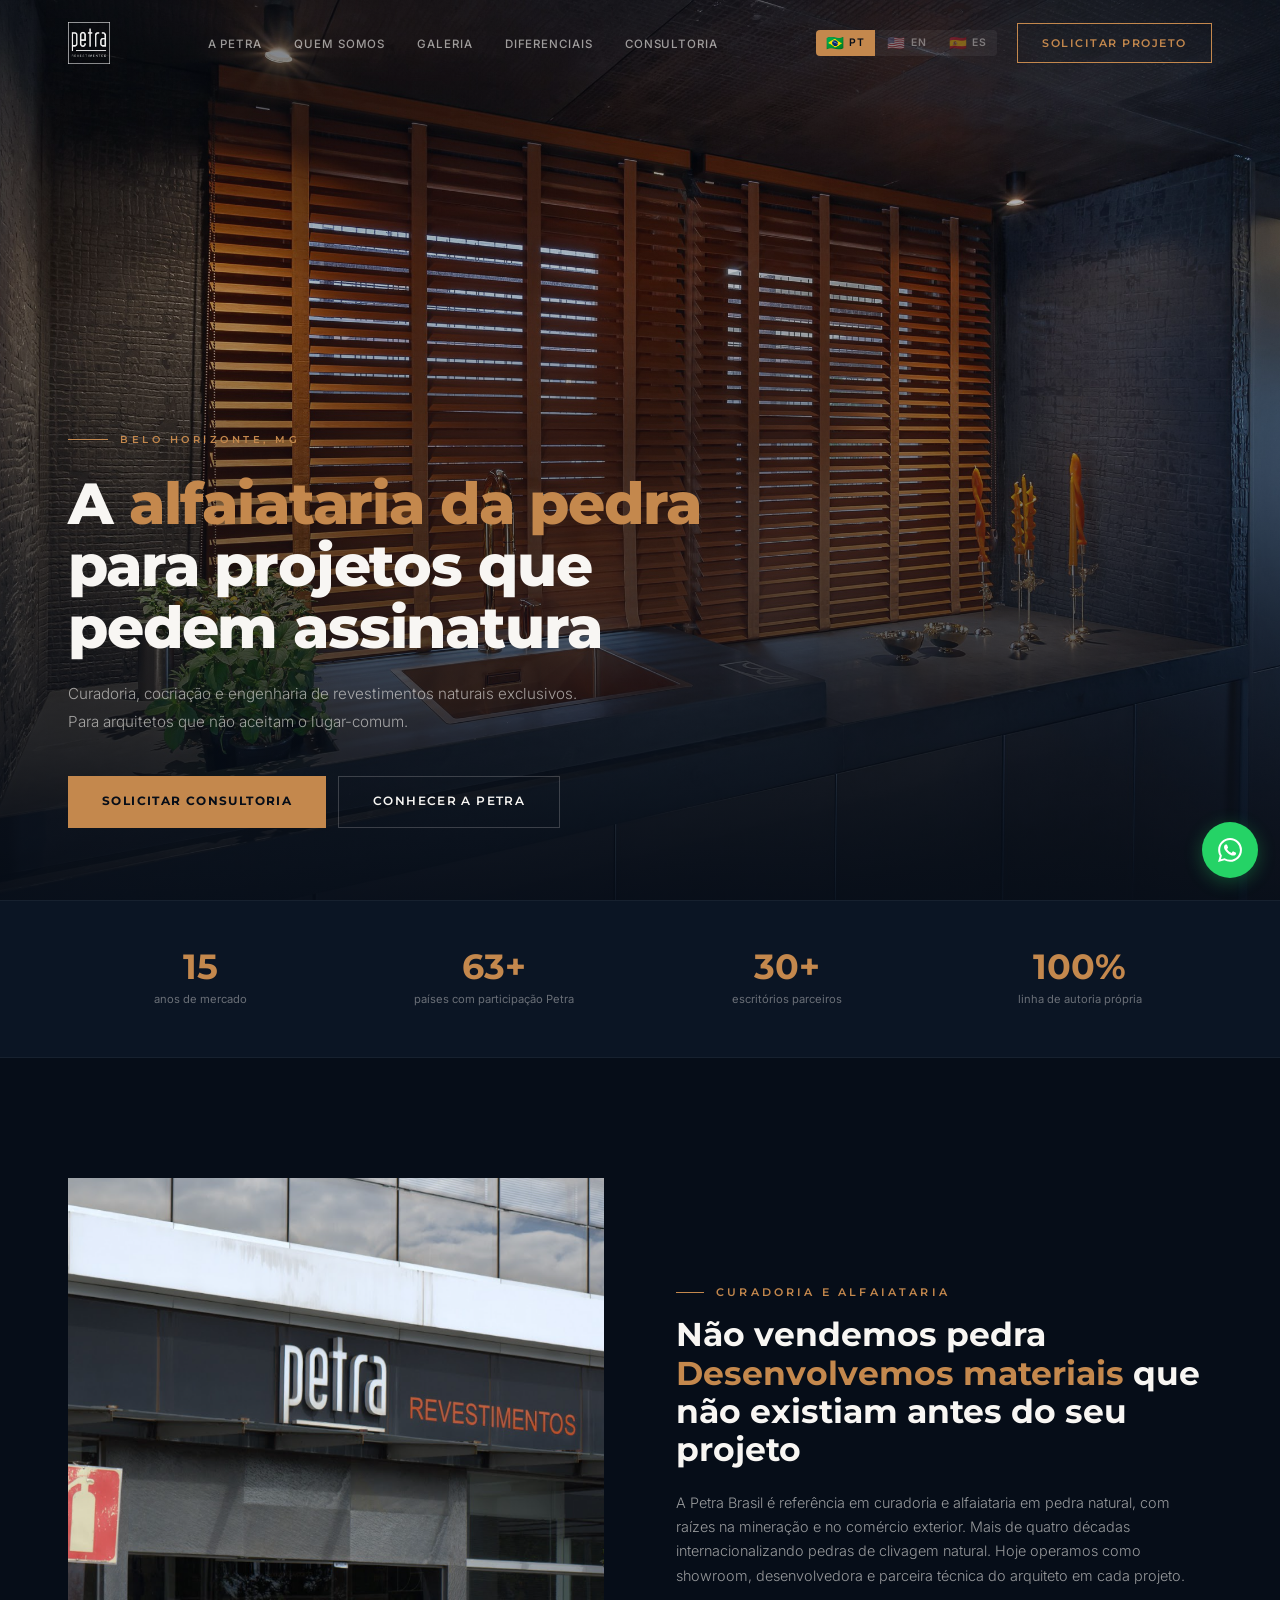
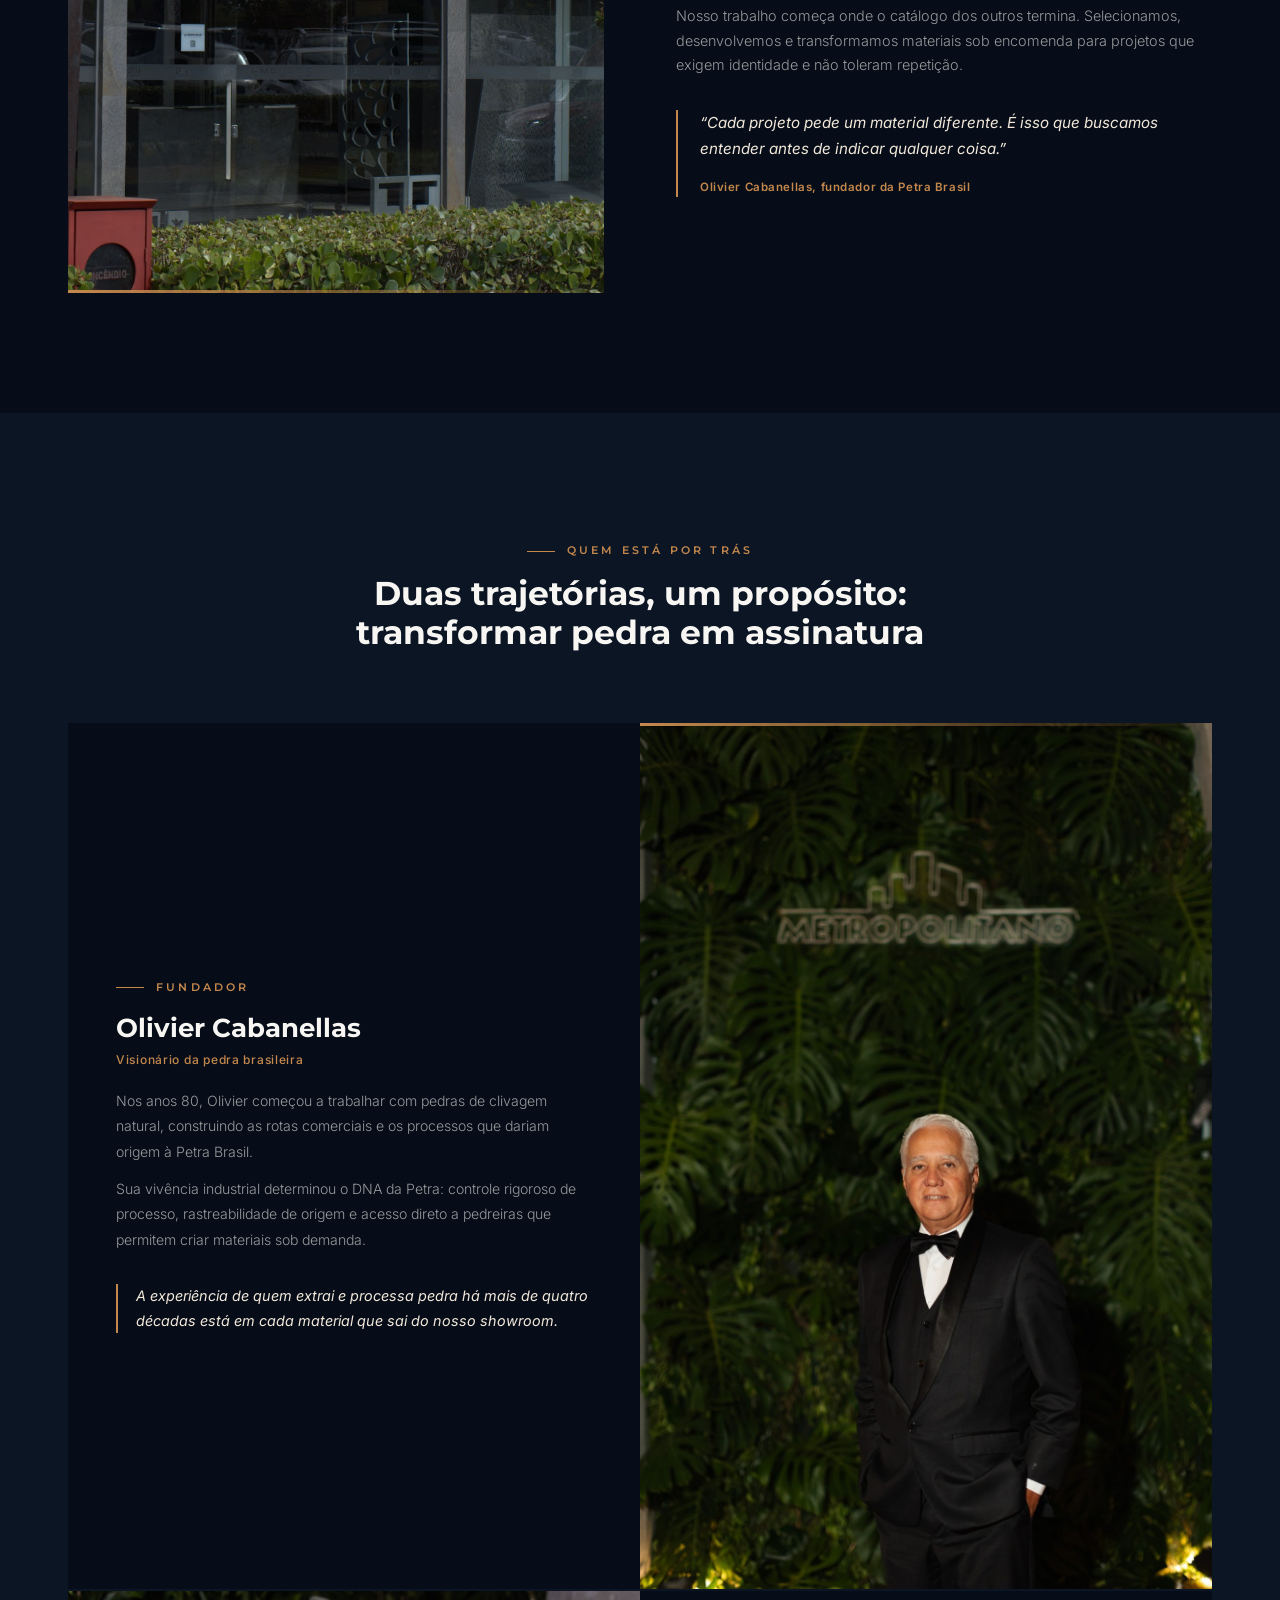
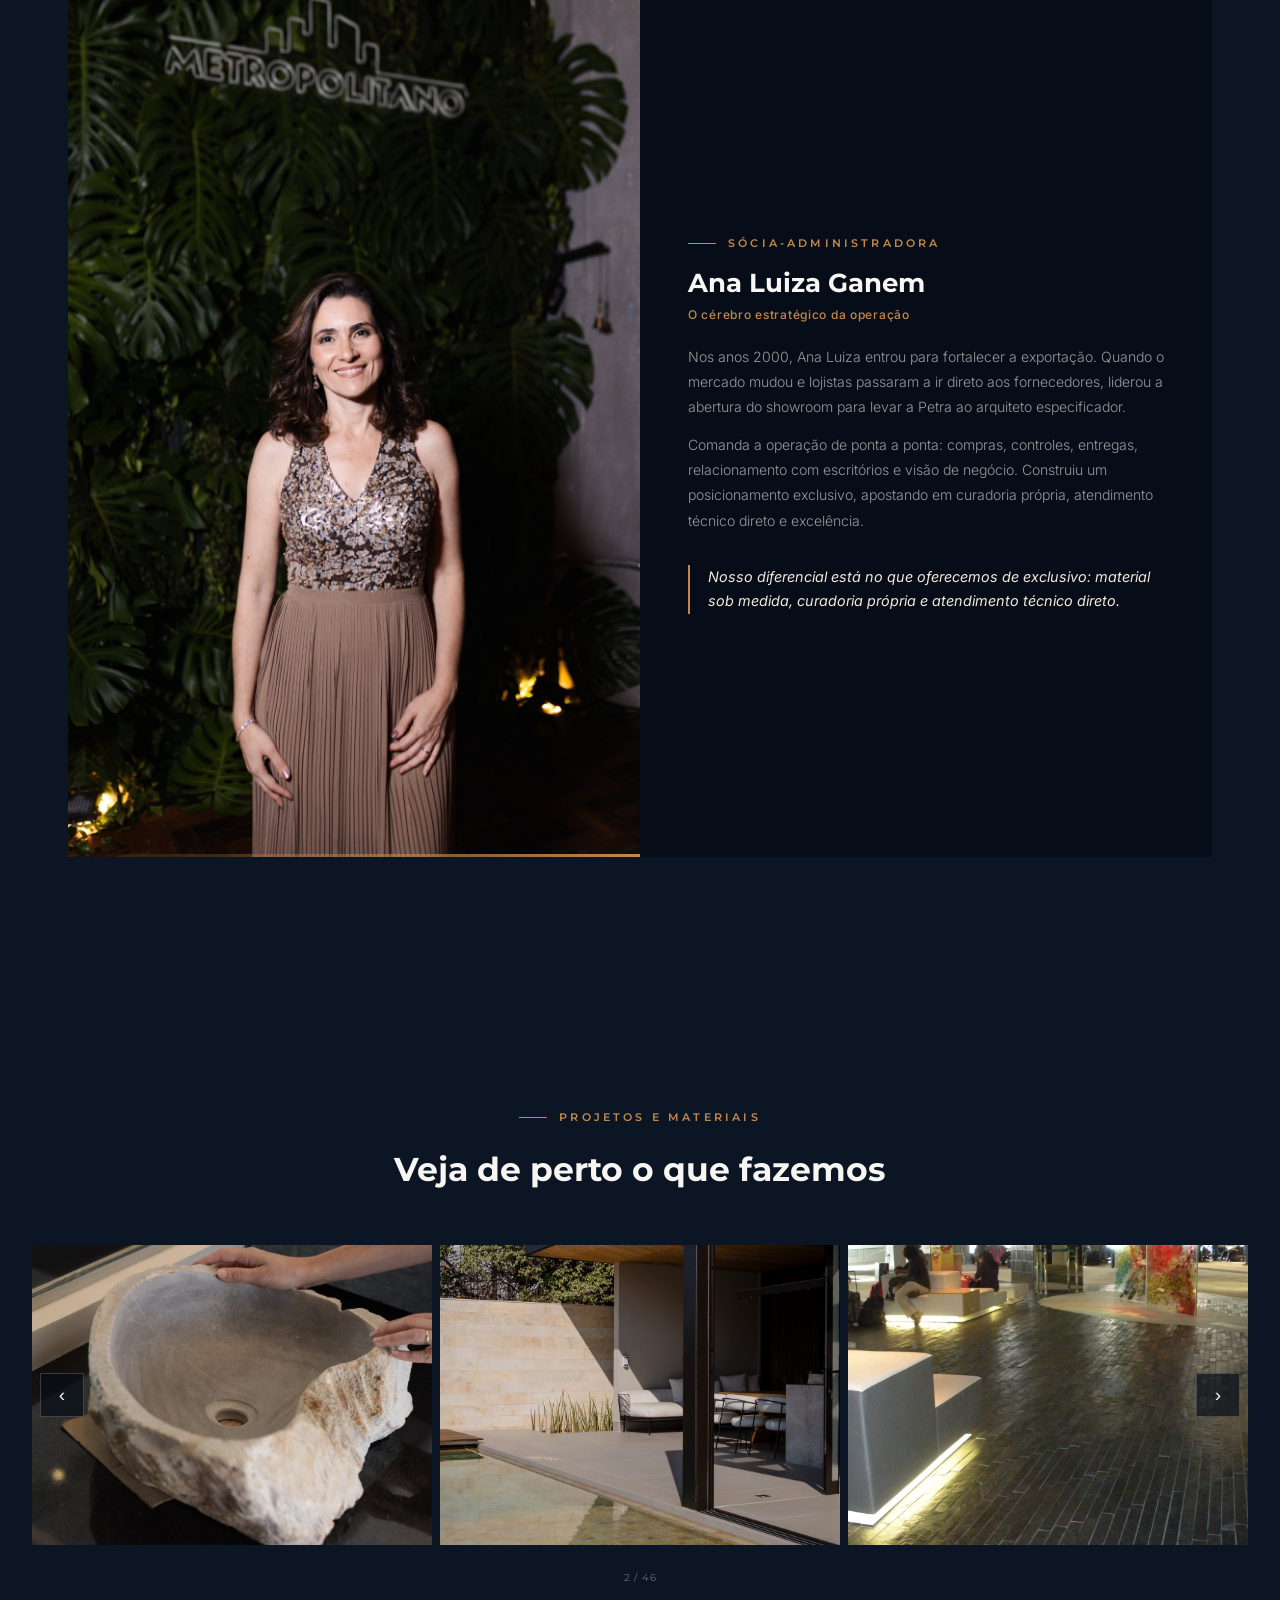
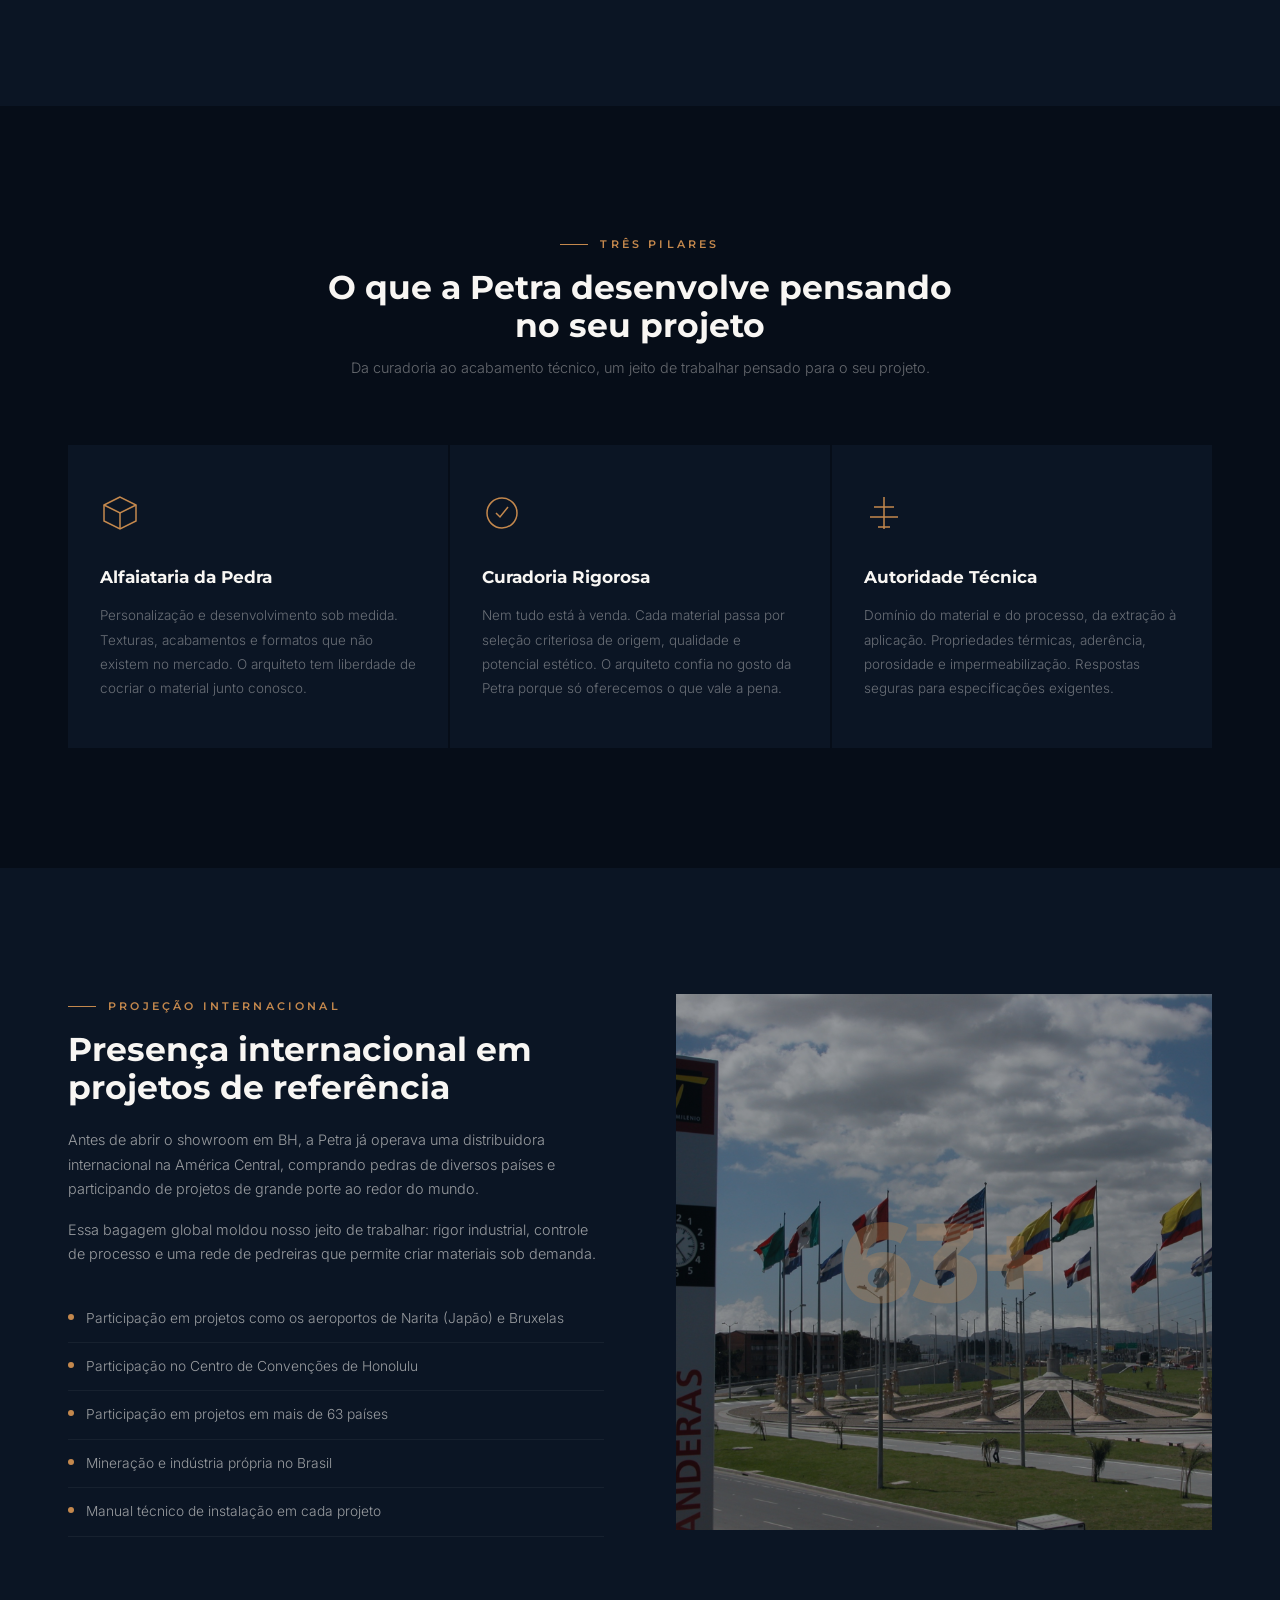
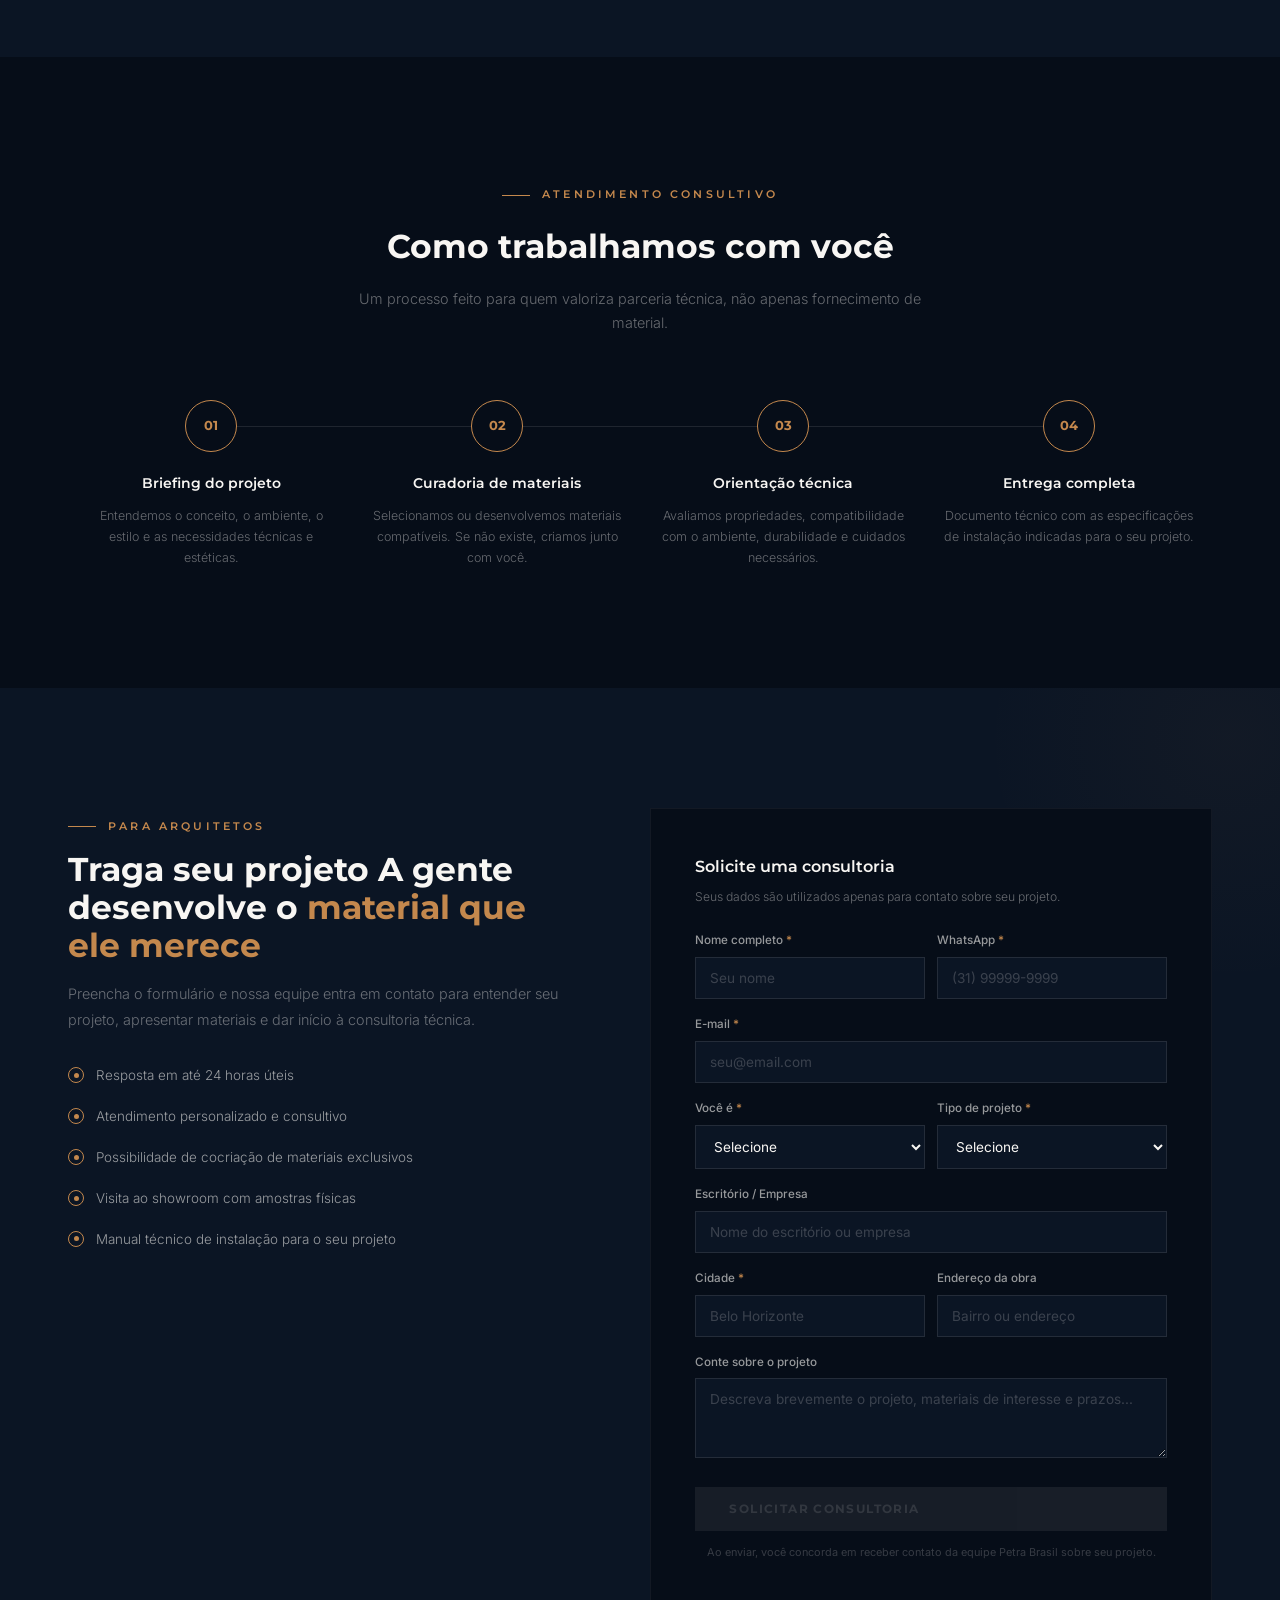
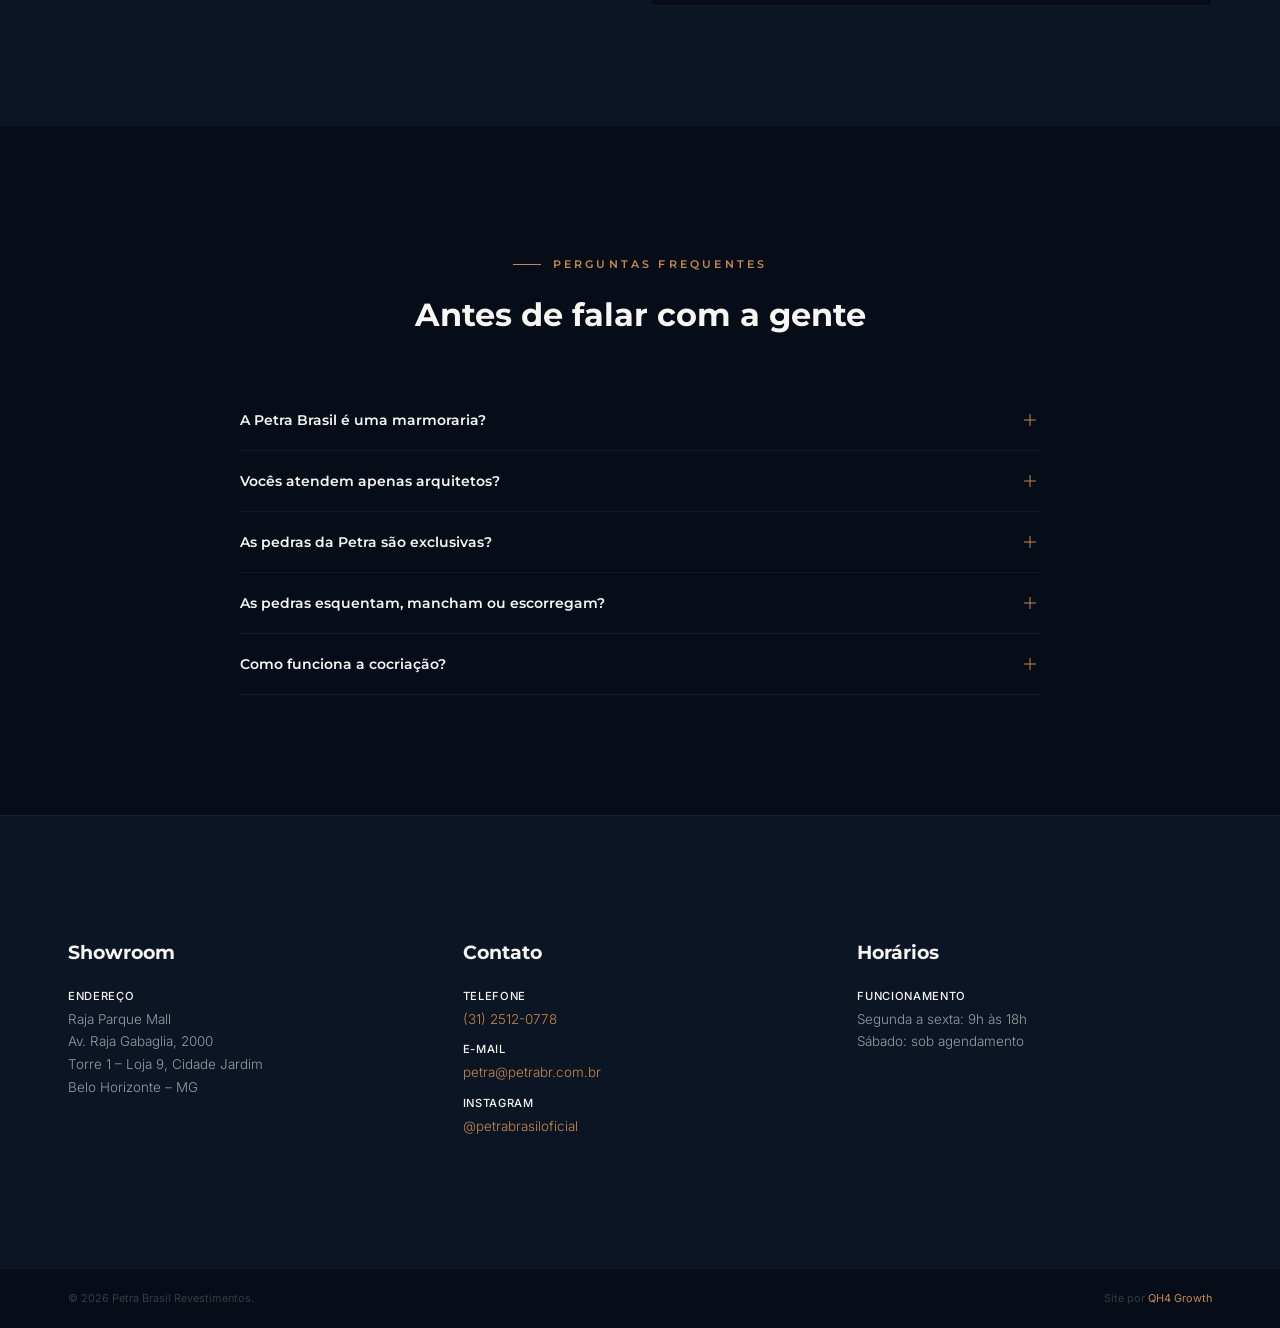
==== commit f5fa0c1d: "Add files via upload" ====
--- a/index.html
+++ b/index.html
@@ -25,9 +25,9 @@
 </ul>
 <div class="nav-r">
 <div class="lang-sw">
-<button class="lang-btn active" onclick="setLang('pt')">PT</button>
-<button class="lang-btn" onclick="setLang('en')">EN</button>
-<button class="lang-btn" onclick="setLang('es')">ES</button>
+<button class="lang-btn active" data-lang="pt" onclick="setLang('pt')"><span class="lang-flag">🇧🇷</span>PT</button>
+<button class="lang-btn" data-lang="en" onclick="setLang('en')"><span class="lang-flag">🇺🇸</span>EN</button>
+<button class="lang-btn" data-lang="es" onclick="setLang('es')"><span class="lang-flag">🇪🇸</span>ES</button>
 </div>
 <a class="nav-cta" data-t="nav_cta_btn" href="#orcamento">Solicitar Projeto</a>
 </div>
@@ -37,9 +37,9 @@
 <div class="mob" id="mob">
 <button class="mob-x" id="mobX">×</button>
 <div class="lang-sw" style="margin-bottom:20px">
-<button class="lang-btn active" onclick="setLang('pt');closeMob()">PT</button>
-<button class="lang-btn" onclick="setLang('en');closeMob()">EN</button>
-<button class="lang-btn" onclick="setLang('es');closeMob()">ES</button>
+<button class="lang-btn active" data-lang="pt" onclick="setLang('pt');closeMob()"><span class="lang-flag">🇧🇷</span>PT</button>
+<button class="lang-btn" data-lang="en" onclick="setLang('en');closeMob()"><span class="lang-flag">🇺🇸</span>EN</button>
+<button class="lang-btn" data-lang="es" onclick="setLang('es');closeMob()"><span class="lang-flag">🇪🇸</span>ES</button>
 </div>
 <a data-t="nav_about" href="#sobre" onclick="closeMob()">A Petra</a>
 <a data-t="nav_founders" href="#fundadores" onclick="closeMob()">Quem Somos</a>
@@ -66,7 +66,7 @@
 <div class="ctn">
 <div class="strip-g">
 <div><div class="st-n" data-count="15">0</div><div class="st-l" data-t="stat_years">anos de mercado</div></div>
-<div><div class="st-n" data-count="63" data-suffix="+">0</div><div class="st-l" data-t="stat_countries">países atendidos</div></div>
+<div><div class="st-n" data-count="63" data-suffix="+">0</div><div class="st-l" data-t="stat_countries">países com participação Petra</div></div>
 <div><div class="st-n" data-count="30" data-suffix="+">0</div><div class="st-l" data-t="stat_offices">escritórios parceiros</div></div>
 <div><div class="st-n" data-count="100" data-suffix="%">0</div><div class="st-l" data-t="stat_own">linha de autoria própria</div></div>
 </div>
@@ -86,7 +86,8 @@
 <p data-t="about_p1">A Petra Brasil é referência em curadoria e alfaiataria em pedra natural, com raízes na mineração e no comércio exterior. Mais de quatro décadas internacionalizando pedras de clivagem natural. Hoje operamos como showroom, desenvolvedora e parceira técnica do arquiteto em cada projeto.</p>
 <p data-t="about_p2">Nosso trabalho começa onde o catálogo dos outros termina. Selecionamos, desenvolvemos e transformamos materiais sob encomenda para projetos que exigem identidade e não toleram repetição.</p>
 <div class="about-q">
-<p data-t="about_quote">“Cada projeto pede um material diferente — é isso que buscamos entender antes de indicar qualquer coisa.”</p>
+<p data-t="about_quote">“Cada projeto pede um material diferente. É isso que buscamos entender antes de indicar qualquer coisa.”</p>
+<span class="about-q-cite" data-t="about_quote_cite">Olivier Cabanellas, fundador da Petra Brasil</span>
 </div>
 </div>
 </div>
@@ -103,8 +104,8 @@
 <div class="f-txt">
 <div class="eye" data-t="found_o_eye">Fundador</div>
 <h3>Olivier Cabanellas</h3>
-<div class="role" data-t="found_o_role">Visionário da pedra brasileira no mundo</div>
-<p data-t="found_o_p1">Nos anos 80, quando poucos olhavam para fora do Brasil, Olivier já trabalhava para colocar as pedras de clivagem natural no mapa global. Construiu rotas de exportação, abriu distribuidora na América Central e levou materiais brasileiros a projetos em dezenas de países.</p>
+<div class="role" data-t="found_o_role">Visionário da pedra brasileira</div>
+<p data-t="found_o_p1">Nos anos 80, Olivier começou a trabalhar com pedras de clivagem natural, construindo as rotas comerciais e os processos que dariam origem à Petra Brasil.</p>
 <p data-t="found_o_p2">Sua vivência industrial determinou o DNA da Petra: controle rigoroso de processo, rastreabilidade de origem e acesso direto a pedreiras que permitem criar materiais sob demanda.</p>
 <blockquote data-t="found_o_q">A experiência de quem extrai e processa pedra há mais de quatro décadas está em cada material que sai do nosso showroom.</blockquote>
 </div>
@@ -121,10 +122,10 @@
 <div class="f-txt">
 <div class="eye" data-t="found_a_eye">Sócia-administradora</div>
 <h3>Ana Luiza Ganem</h3>
-<div class="role" data-t="found_a_role">O cérebro estratégico da operação em BH</div>
-<p data-t="found_a_p1">Nos anos 2000, Ana Luiza entrou para fortalecer a exportação. Quando o mercado mudou e lojistas passaram a ir direto aos fornecedores, liderou a abertura do showroom em Belo Horizonte para levar a Petra ao arquiteto especificador.</p>
-<p data-t="found_a_p2">Comanda a operação de ponta a ponta: compras, controles, entregas, relacionamento com escritórios e visão de negócio. Construiu um posicionamento seletivo num mercado dominado por multimarcas, apostando em exclusividade e excelência.</p>
-<blockquote data-t="found_a_q">Competimos com as multimarcas pelo que elas não oferecem: material sob medida, curadoria e atendimento técnico direto.</blockquote>
+<div class="role" data-t="found_a_role">O cérebro estratégico da operação</div>
+<p data-t="found_a_p1">Nos anos 2000, Ana Luiza entrou para fortalecer a exportação. Quando o mercado mudou e lojistas passaram a ir direto aos fornecedores, liderou a abertura do showroom para levar a Petra ao arquiteto especificador.</p>
+<p data-t="found_a_p2">Comanda a operação de ponta a ponta: compras, controles, entregas, relacionamento com escritórios e visão de negócio. Construiu um posicionamento exclusivo, apostando em curadoria própria, atendimento técnico direto e excelência.</p>
+<blockquote data-t="found_a_q">Nosso diferencial está no que oferecemos de exclusivo: material sob medida, curadoria própria e atendimento técnico direto.</blockquote>
 </div>
 </div>
 </div>
@@ -185,7 +186,6 @@
 <div class="car-slide"><img alt="Peça curva em pedra natural" data-cap="Exploração de curvas, veios e acabamento da pedra" loading="lazy" src="img/curadoria-petra-06.jpg"/></div>
 <div class="car-slide"><img alt="Amostra de pedra cinza" data-cap="Seleção de material e acabamento para projeto personalizado" loading="lazy" src="img/curadoria-petra-07.jpg"/></div>
 <div class="car-slide"><img alt="Curadoria no showroom Petra" data-cap="Atendimento consultivo e seleção de materiais no showroom" loading="lazy" src="img/curadoria-petra-08.jpg"/></div>
-<div class="car-slide"><img alt="Showroom Petra Brasil" data-cap="Experiência de curadoria e atendimento no showroom Petra" loading="lazy" src="img/curadoria-petra-09.jpg"/></div>
 <div class="car-slide"><img alt="Peça redonda em pedra natural" data-cap="Desenvolvimento de formatos especiais em pedra natural" loading="lazy" src="img/curadoria-petra-10.jpg"/></div>
 <div class="car-slide"><img alt="Pranchas de estudo de paginação" data-cap="Cocriação de desenhos, padrões e possibilidades de aplicação" loading="lazy" src="img/curadoria-petra-11.jpg"/></div>
 <div class="car-slide"><img alt="Peça autoral em pedra" data-cap="Peça autoral com desenho e acabamento personalizados" loading="lazy" src="img/curadoria-petra-12.jpg"/></div>
@@ -243,9 +243,9 @@
 <ul class="cred-ul">
 <li data-t="cred_l1">Participação em projetos como os aeroportos de Narita (Japão) e Bruxelas</li>
 <li data-t="cred_l2">Participação no Centro de Convenções de Honolulu</li>
-<li data-t="cred_l3">Exportação para mais de 63 países</li>
+<li data-t="cred_l3">Participação em projetos em mais de 63 países</li>
 <li data-t="cred_l4">Mineração e indústria própria no Brasil</li>
-<li data-t="cred_l5">Pacote completo: revestimento + argamassa + impermeabilizante</li>
+<li data-t="cred_l5">Manual técnico de instalação em cada projeto</li>
 </ul>
 </div>
 <div class="cred-vis">
@@ -267,7 +267,7 @@
 <div class="stp"><div class="stp-n">01</div><h3 data-t="stp1_h">Briefing do projeto</h3><p data-t="stp1_p">Entendemos o conceito, o ambiente, o estilo e as necessidades técnicas e estéticas.</p></div>
 <div class="stp"><div class="stp-n">02</div><h3 data-t="stp2_h">Curadoria de materiais</h3><p data-t="stp2_p">Selecionamos ou desenvolvemos materiais compatíveis. Se não existe, criamos junto com você.</p></div>
 <div class="stp"><div class="stp-n">03</div><h3 data-t="stp3_h">Orientação técnica</h3><p data-t="stp3_p">Avaliamos propriedades, compatibilidade com o ambiente, durabilidade e cuidados necessários.</p></div>
-<div class="stp"><div class="stp-n">04</div><h3 data-t="stp4_h">Entrega completa</h3><p data-t="stp4_p">Documento técnico com as especificações de instalação: materiais, argamassa e impermeabilizante indicados para o seu projeto.</p></div>
+<div class="stp"><div class="stp-n">04</div><h3 data-t="stp4_h">Entrega completa</h3><p data-t="stp4_p">Documento técnico com as especificações de instalação indicadas para o seu projeto.</p></div>
 </div>
 </div>
 </section>
@@ -283,7 +283,7 @@
 <div class="fb"><div class="fb-d"></div><p data-t="fb2">Atendimento personalizado e consultivo</p></div>
 <div class="fb"><div class="fb-d"></div><p data-t="fb3">Possibilidade de cocriação de materiais exclusivos</p></div>
 <div class="fb"><div class="fb-d"></div><p data-t="fb4">Visita ao showroom com amostras físicas</p></div>
-<div class="fb"><div class="fb-d"></div><p data-t="fb5">Pacote completo: revestimento + argamassa + impermeabilizante</p></div>
+<div class="fb"><div class="fb-d"></div><p data-t="fb5">Manual técnico de instalação para o seu projeto</p></div>
 </div>
 <div class="fc an">
 <h3 data-t="fc_h">Solicite uma consultoria</h3>
--- a/css/style.css
+++ b/css/style.css
@@ -27,7 +27,8 @@
 .nav-links a:hover{color:var(--copper)}
 .nav-r{display:flex;align-items:center;gap:20px}
 .lang-sw{display:flex;gap:2px;background:var(--w05);border-radius:4px;overflow:hidden}
-.lang-btn{background:none;border:none;color:var(--w40);font-family:var(--b);font-size:.65rem;font-weight:600;letter-spacing:.08em;padding:6px 10px;cursor:pointer;transition:all .2s}
+.lang-btn{background:none;border:none;color:var(--w40);font-family:var(--b);font-size:.65rem;font-weight:600;letter-spacing:.08em;padding:6px 10px;cursor:pointer;transition:all .2s;display:inline-flex;align-items:center;gap:5px}
+.lang-flag{font-size:.9rem;line-height:1}
 .lang-btn.active{background:var(--copper);color:var(--deep)}
 .nav-cta{background:transparent;border:1px solid var(--copper);color:var(--copper);padding:10px 24px;font-family:var(--h);font-size:.68rem;font-weight:600;letter-spacing:.14em;text-transform:uppercase;text-decoration:none;transition:all .3s}
 .nav-cta:hover{background:var(--copper);color:var(--deep)}
@@ -75,6 +76,7 @@
 .about p{color:var(--w60);font-size:.9rem;font-weight:300;margin-bottom:16px}
 .about-q{margin-top:32px;padding-left:22px;border-left:2px solid var(--copper)}
 .about-q p{font-size:.95rem;font-weight:400;color:var(--cream);font-style:italic}
+.about-q-cite{display:block;margin-top:10px;font-size:.72rem;font-weight:600;letter-spacing:.05em;color:var(--copper);font-style:normal}
 @media(max-width:960px){.about-g{grid-template-columns:1fr;gap:36px}.about-img{max-height:420px}}
 
 /* CAROUSEL */
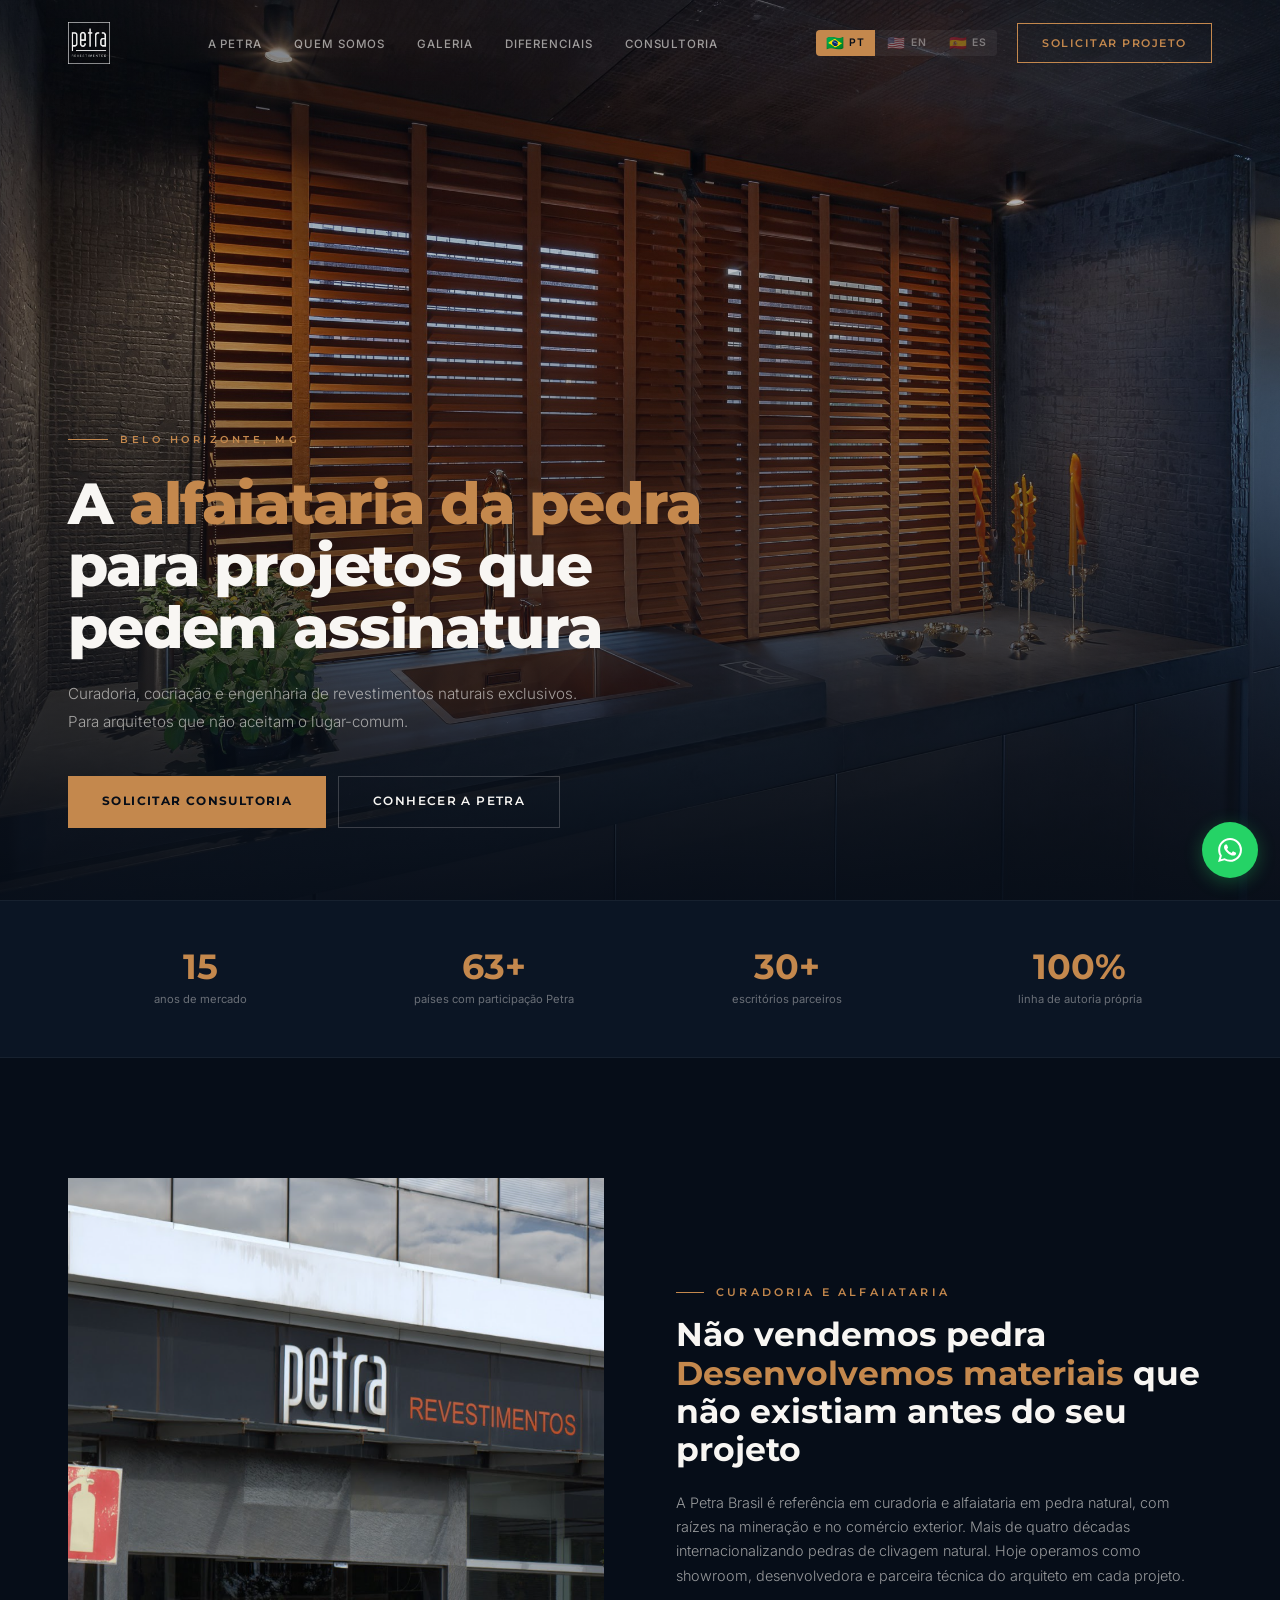
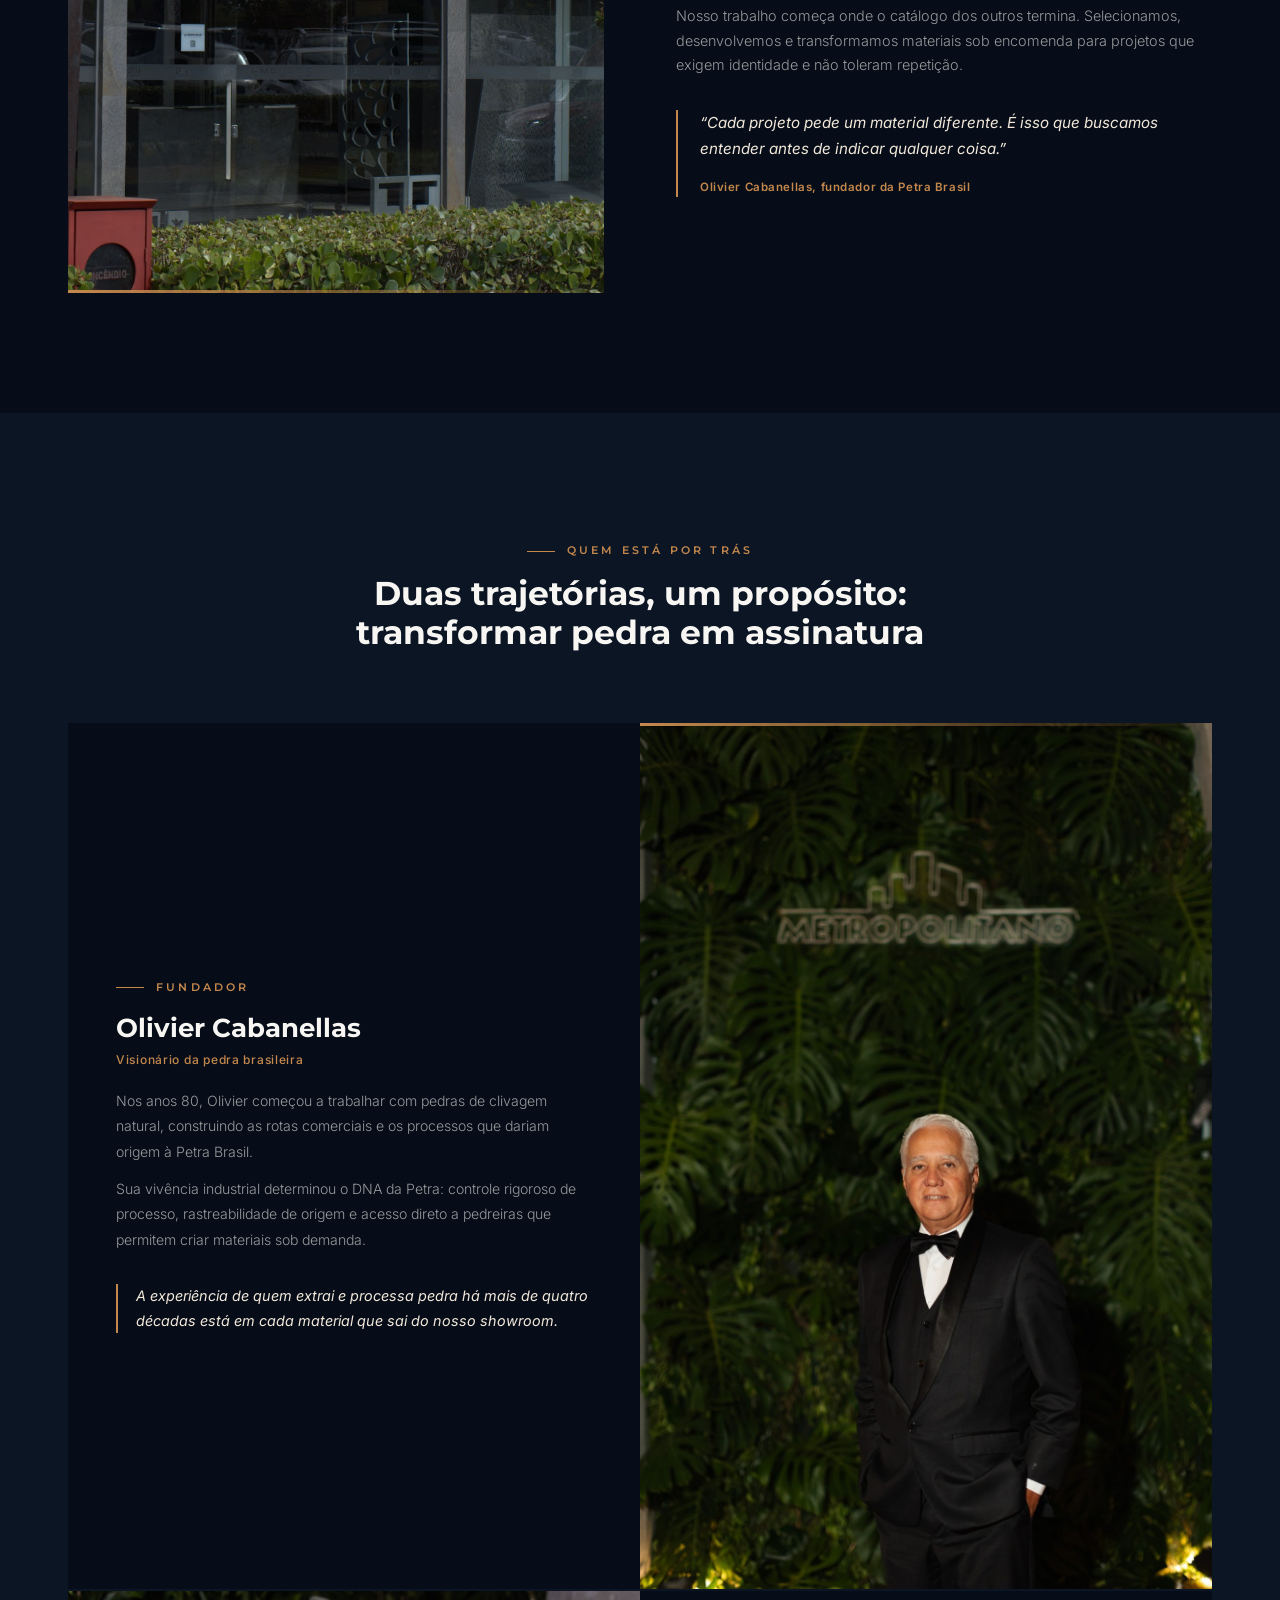
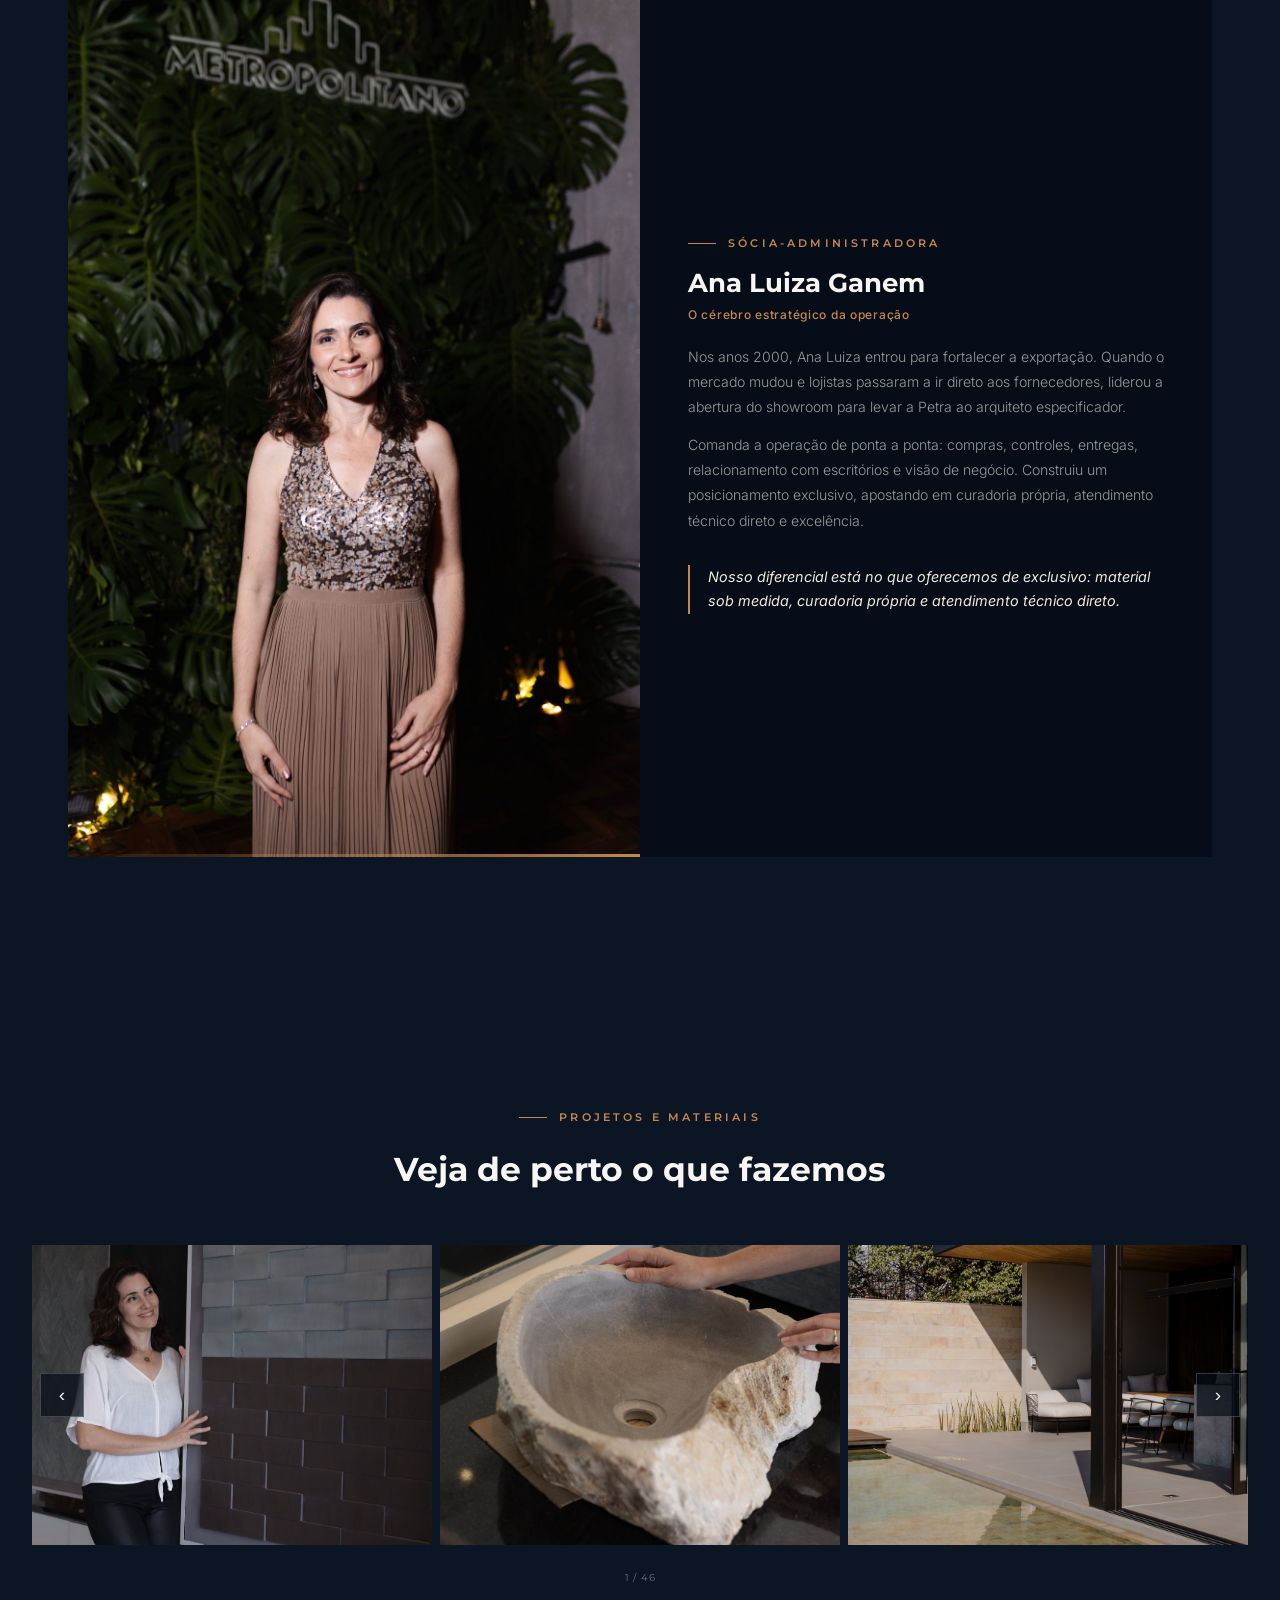
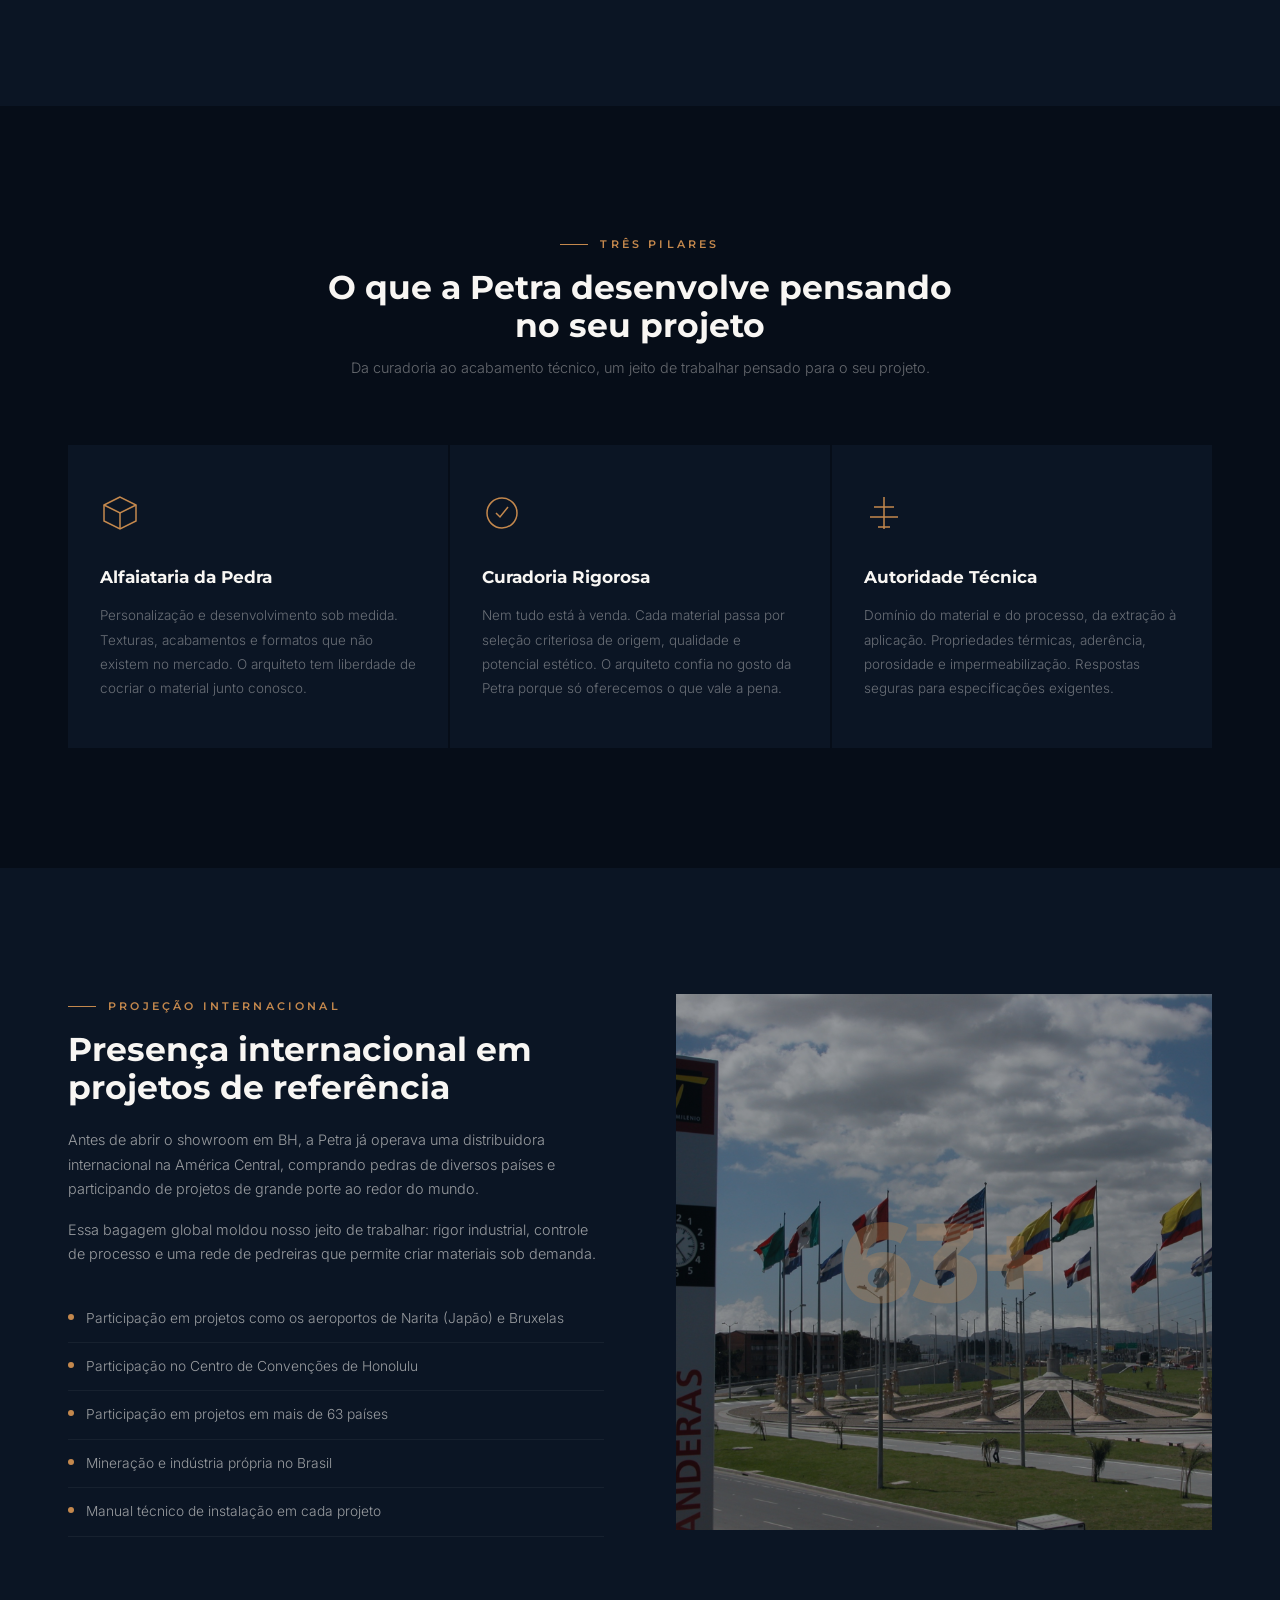
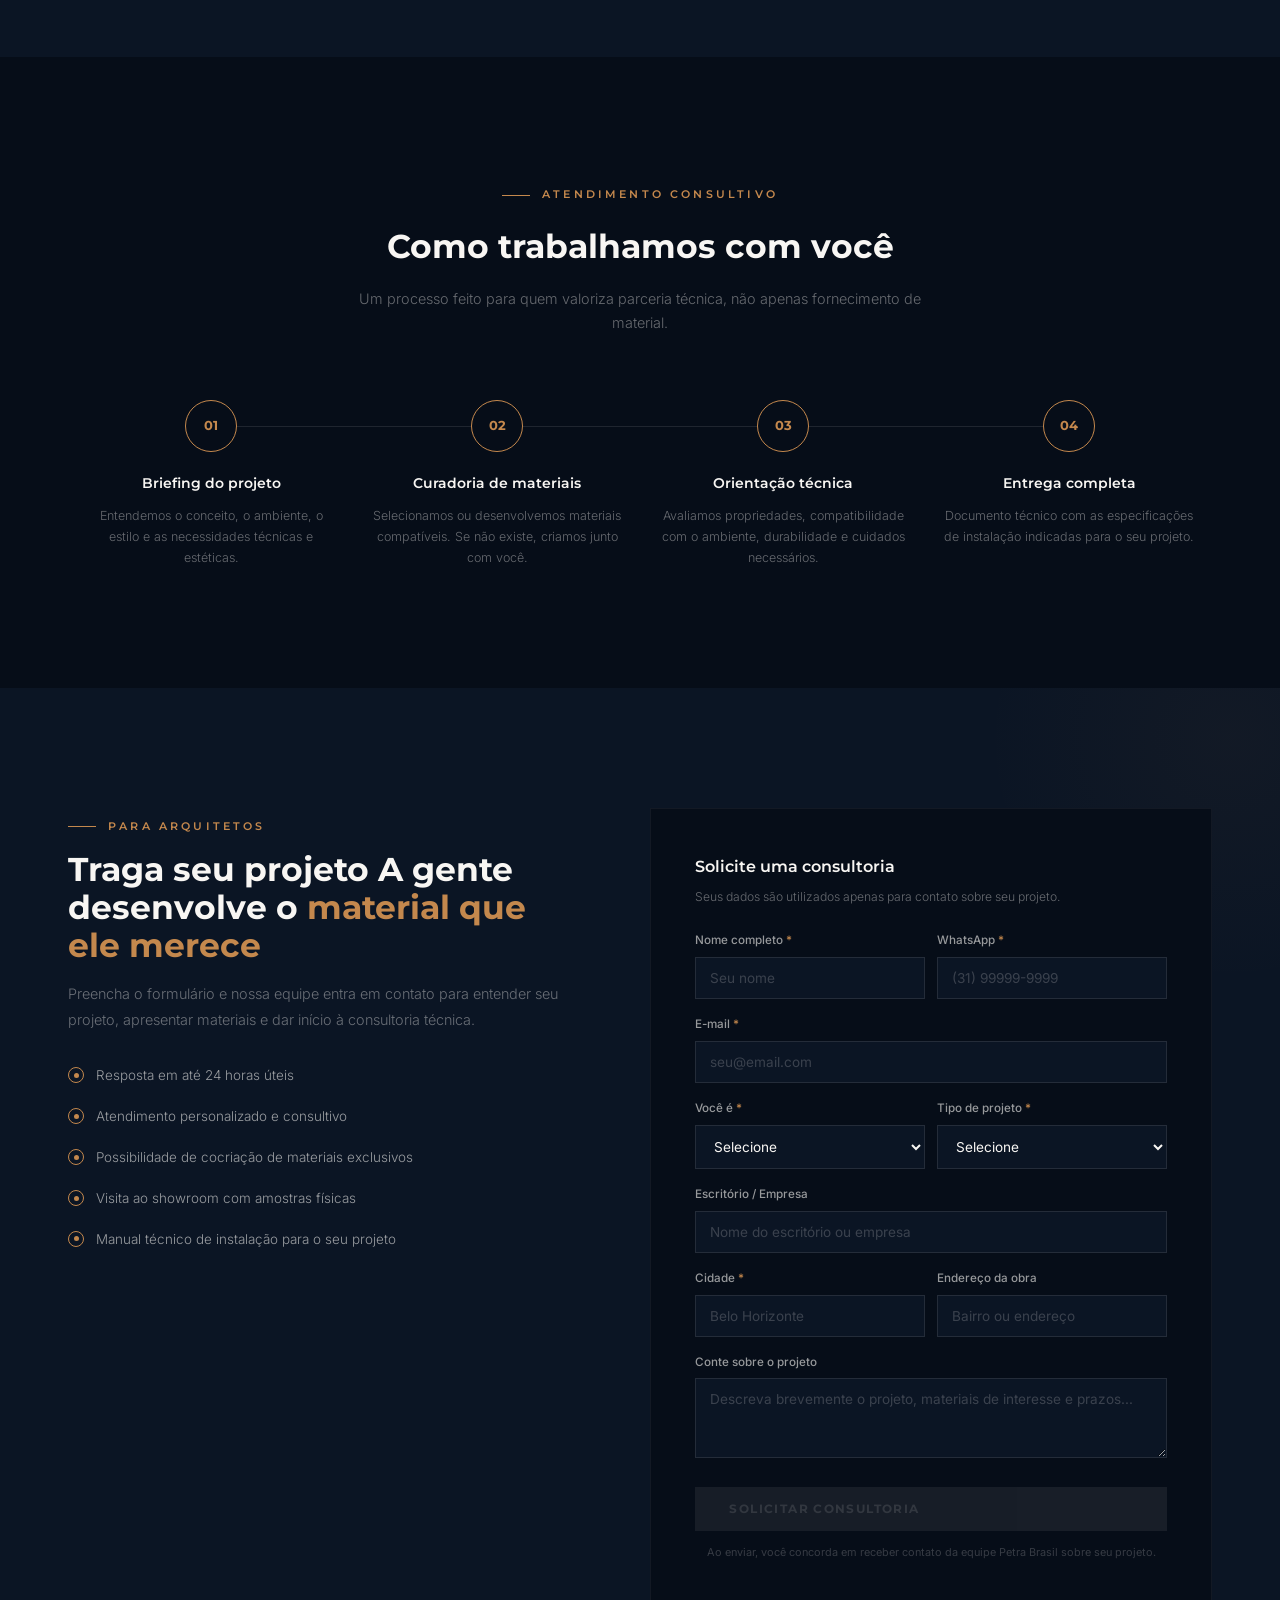
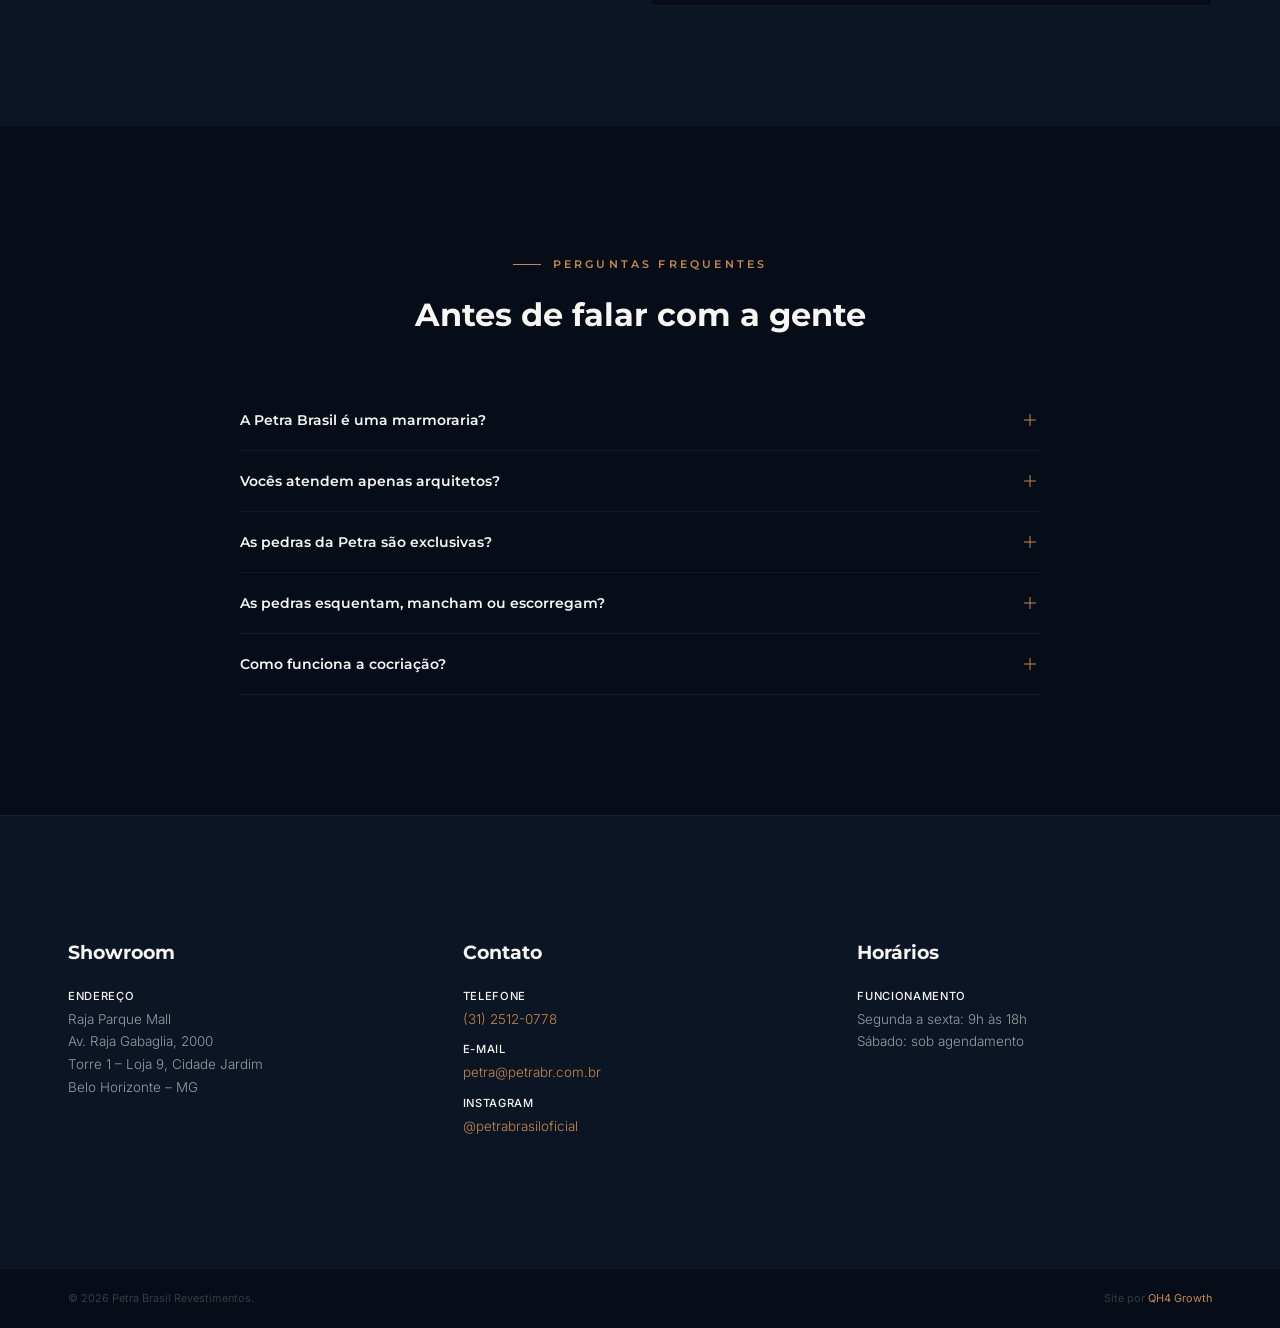
==== commit 32a69883: "Adiciona o script de métricas do LP Validator (Funil) Uma linha antes do </body>: registra visitas, " ====
--- a/index.html
+++ b/index.html
@@ -388,5 +388,6 @@
 <svg viewbox="0 0 24 24"><path d="M17.472 14.382c-.297-.149-1.758-.867-2.03-.967-.273-.099-.471-.148-.67.15-.197.297-.767.966-.94 1.164-.173.199-.347.223-.644.075-.297-.15-1.255-.463-2.39-1.475-.883-.788-1.48-1.761-1.653-2.059-.173-.297-.018-.458.13-.606.134-.133.298-.347.446-.52.149-.174.198-.298.298-.497.099-.198.05-.371-.025-.52-.075-.149-.669-1.612-.916-2.207-.242-.579-.487-.5-.669-.51-.173-.008-.371-.01-.57-.01-.198 0-.52.074-.792.372-.272.297-1.04 1.016-1.04 2.479 0 1.462 1.065 2.875 1.213 3.074.149.198 2.096 3.2 5.077 4.487.709.306 1.262.489 1.694.625.712.227 1.36.195 1.871.118.571-.085 1.758-.719 2.006-1.413.248-.694.248-1.289.173-1.413-.074-.124-.272-.198-.57-.347m-5.421 7.403h-.004a9.87 9.87 0 01-5.031-1.378l-.361-.214-3.741.982.998-3.648-.235-.374a9.86 9.86 0 01-1.51-5.26c.001-5.45 4.436-9.884 9.888-9.884 2.64 0 5.122 1.03 6.988 2.898a9.825 9.825 0 012.893 6.994c-.003 5.45-4.437 9.884-9.885 9.884m8.413-18.297A11.815 11.815 0 0012.05 0C5.495 0 .16 5.335.157 11.892c0 2.096.547 4.142 1.588 5.945L.057 24l6.305-1.654a11.882 11.882 0 005.683 1.448h.005c6.554 0 11.89-5.335 11.893-11.893a11.821 11.821 0 00-3.48-8.413z"></path></svg>
 </a>
 <script defer="" src="js/script.js"></script>
+<script src="https://app-validacao-lp-sapp-validacao-lp.vercel.app/api/t" data-lp="petrabrasil" defer></script>
 </body>
 </html>
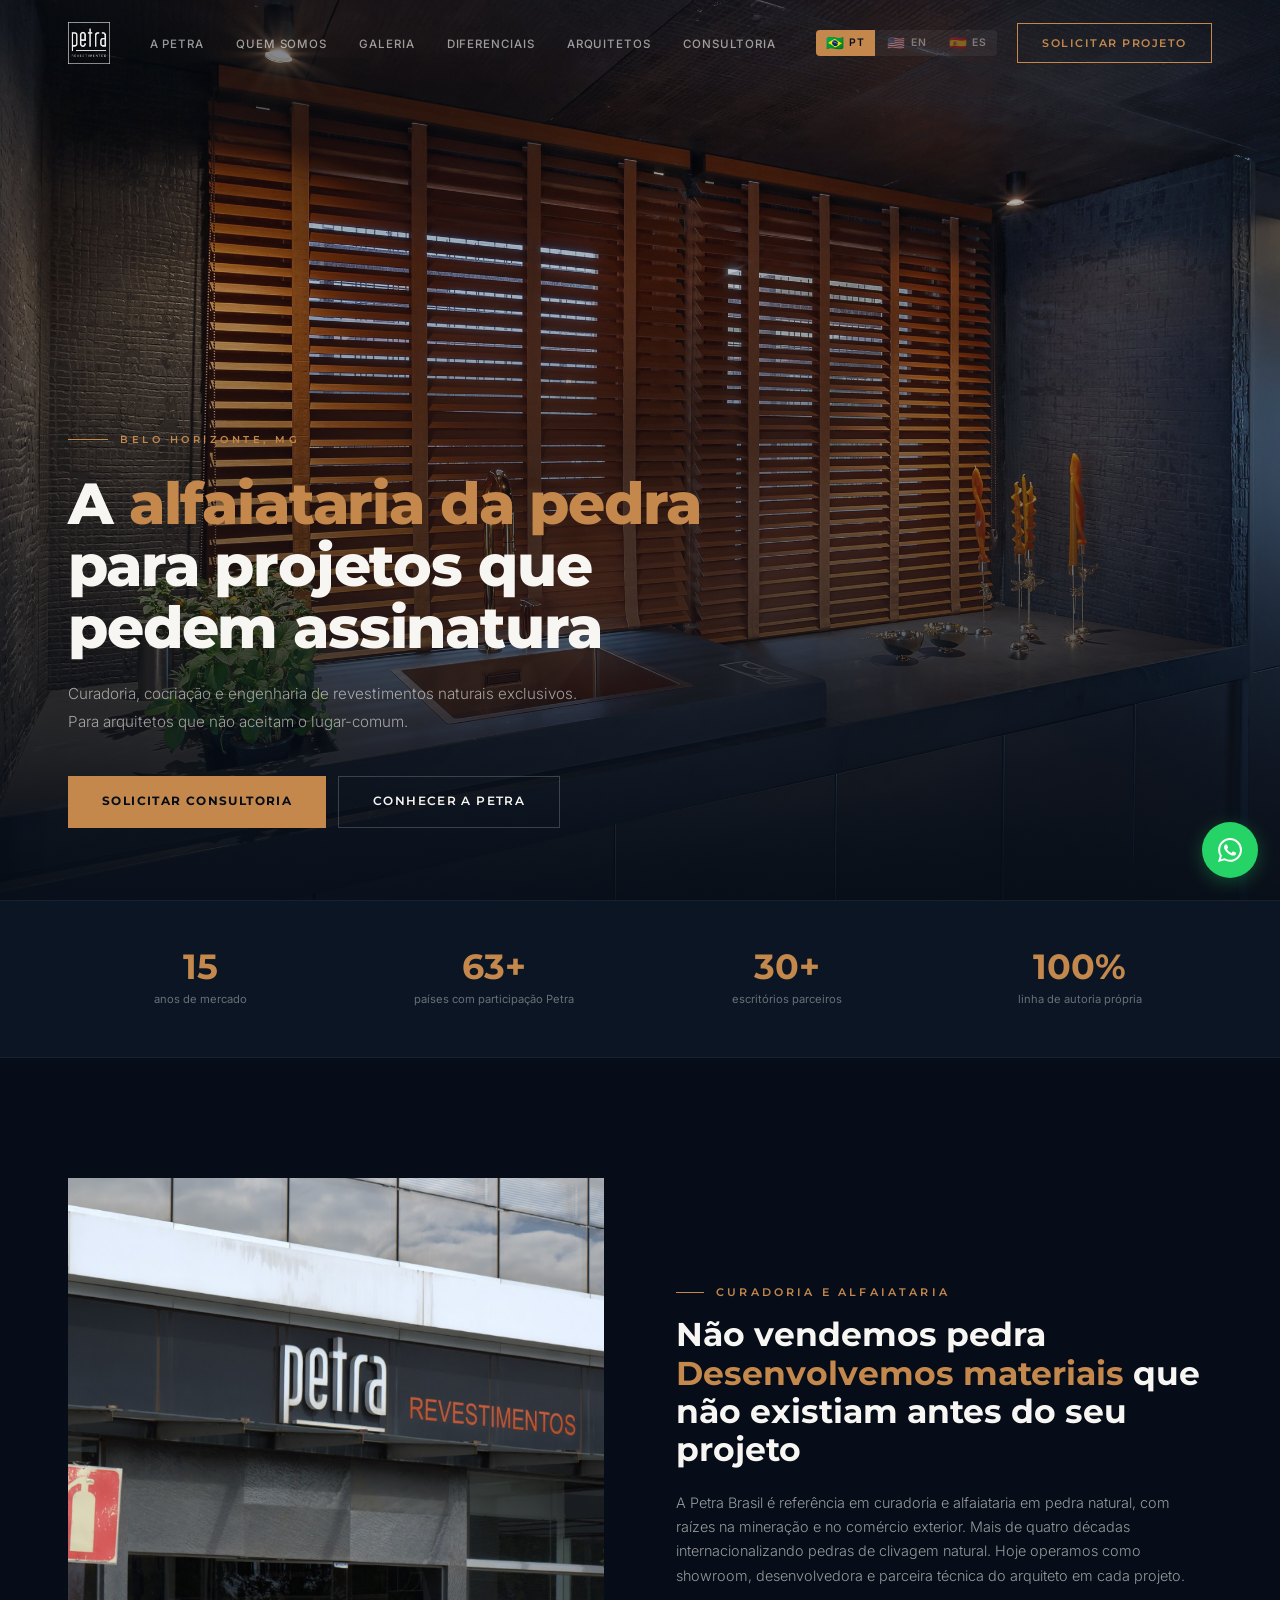
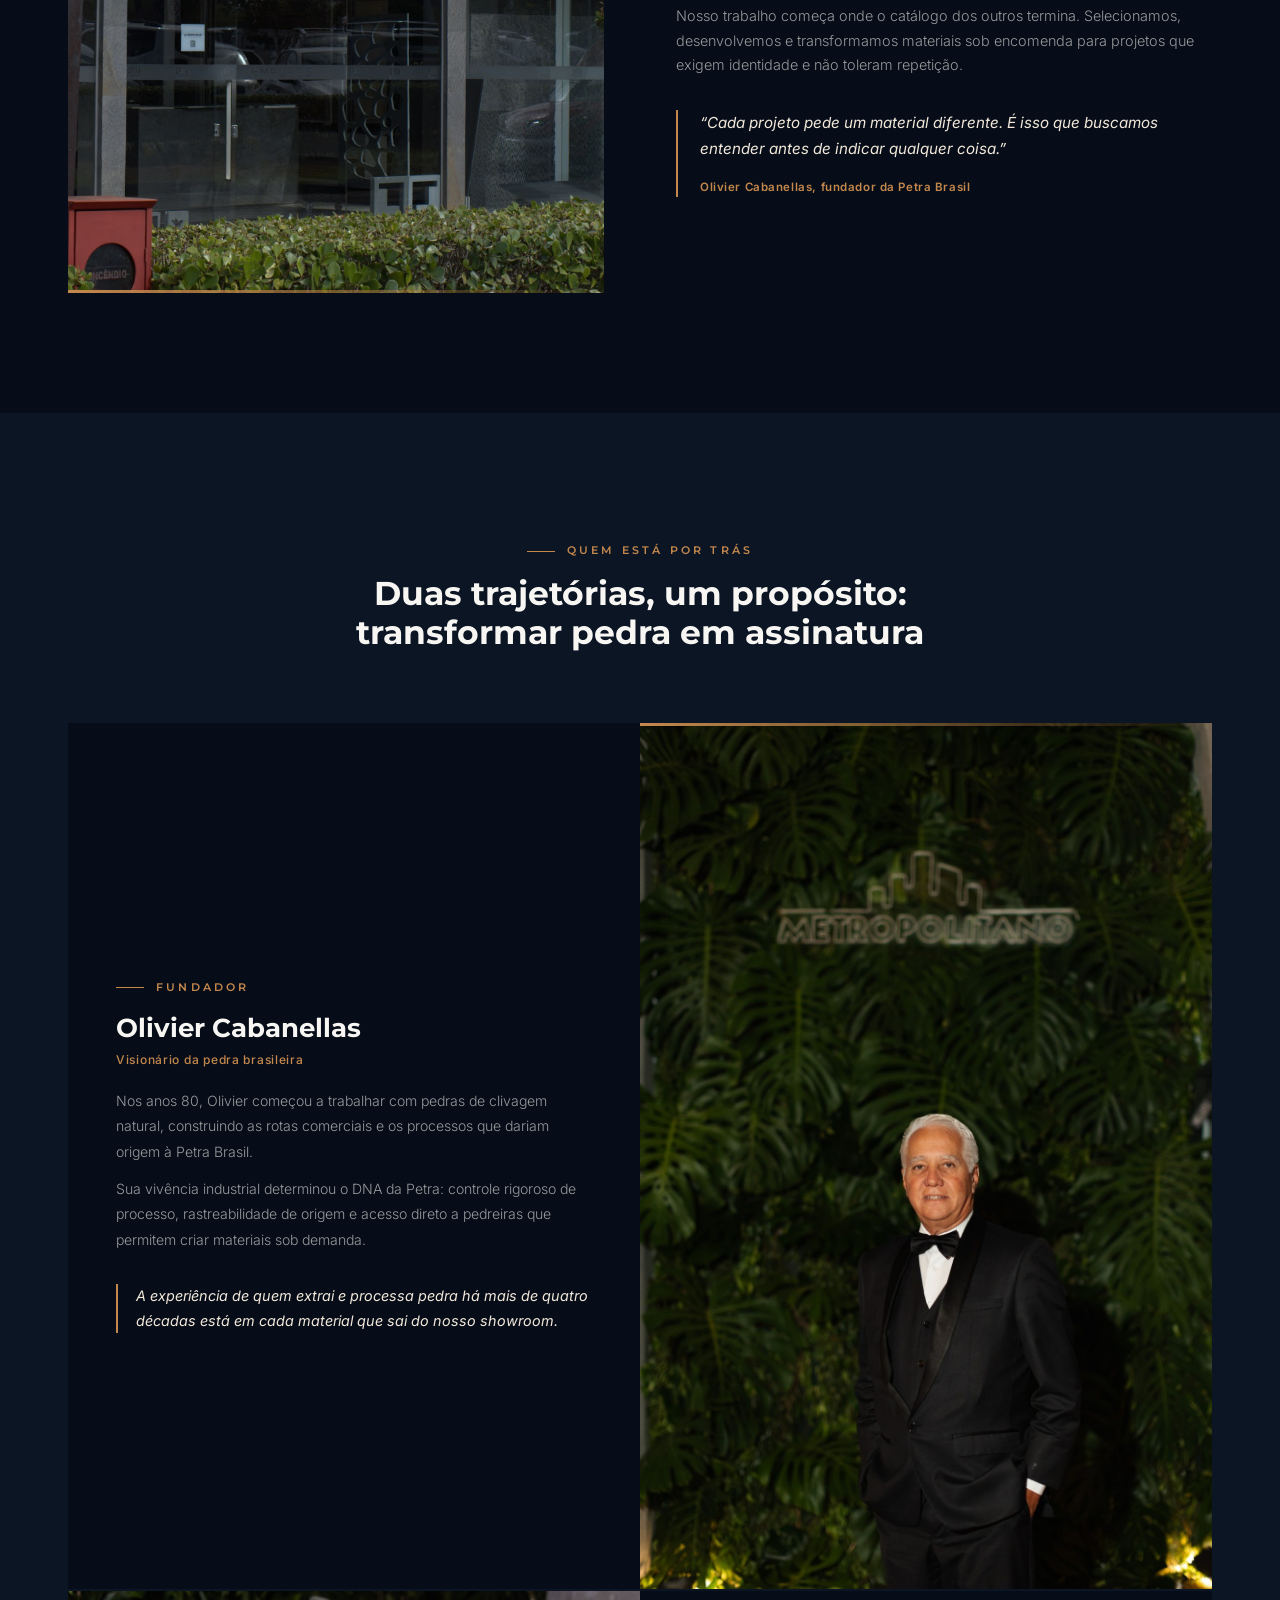
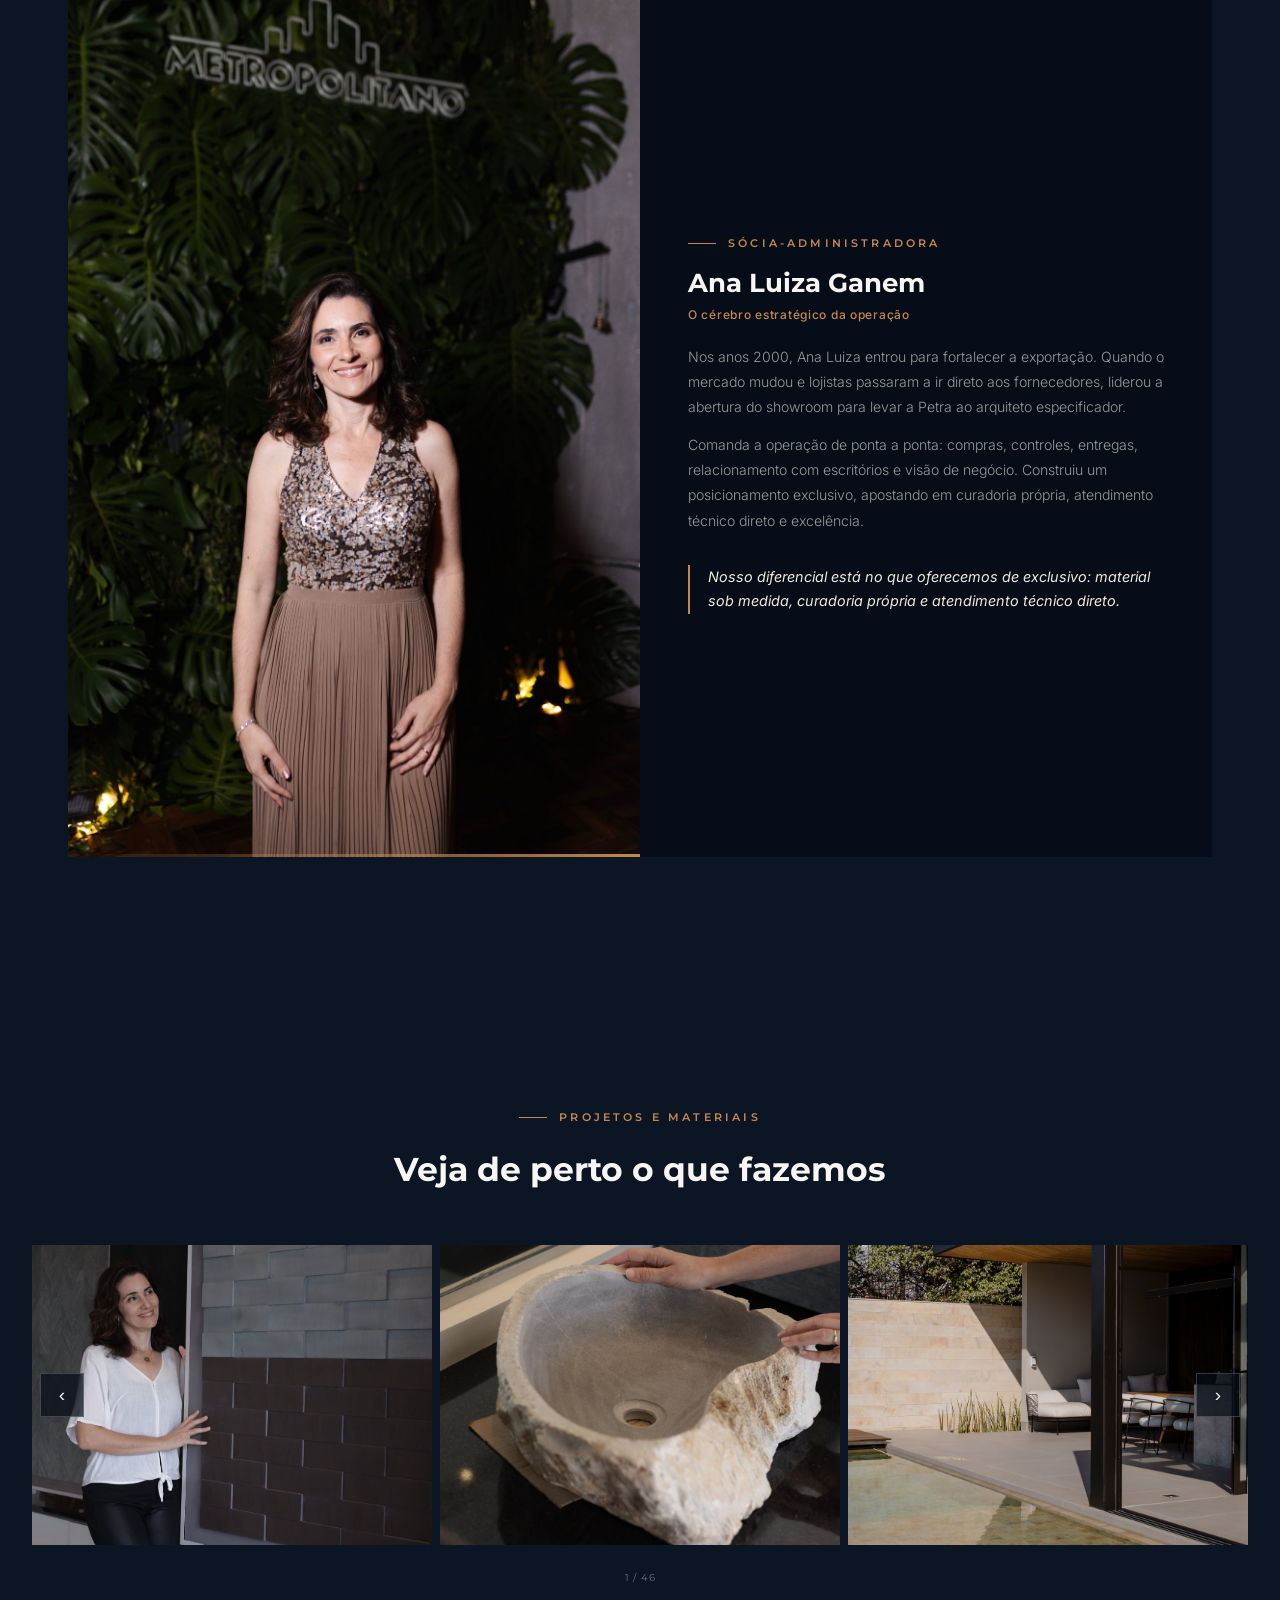
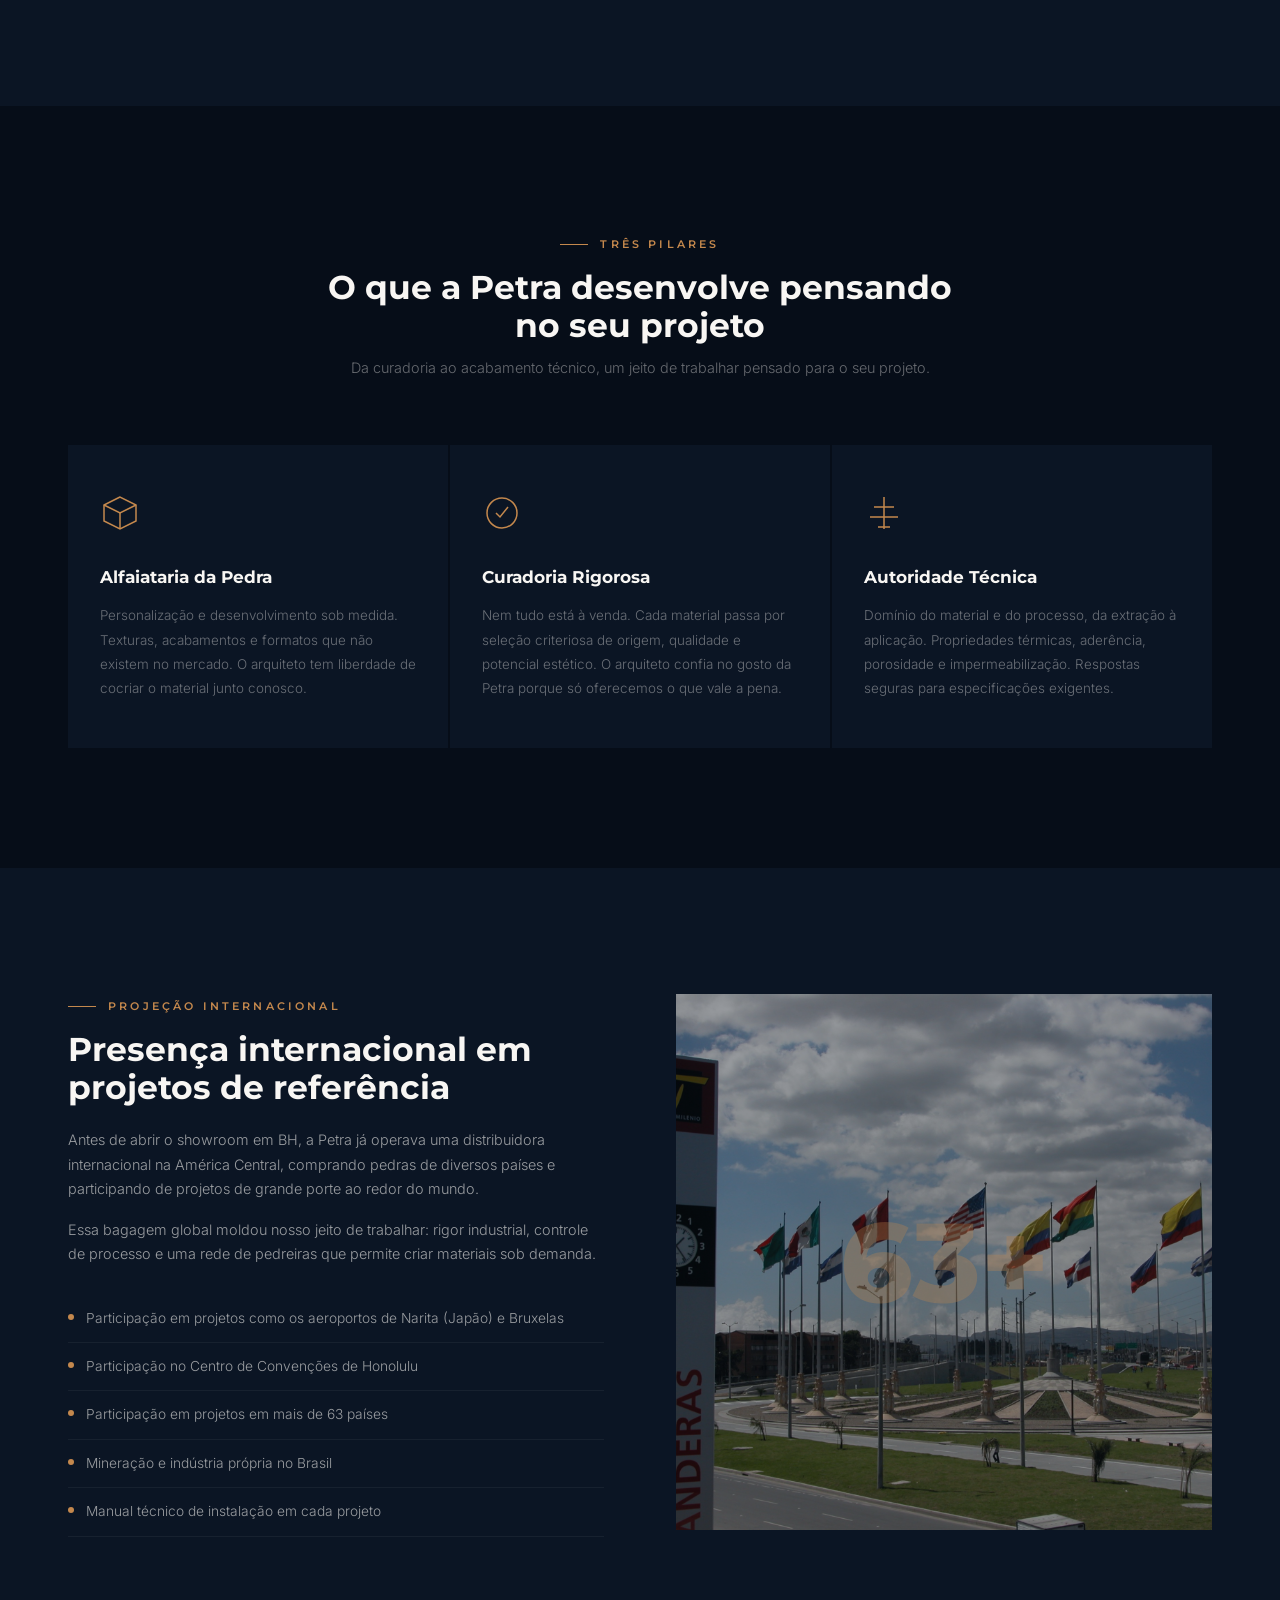
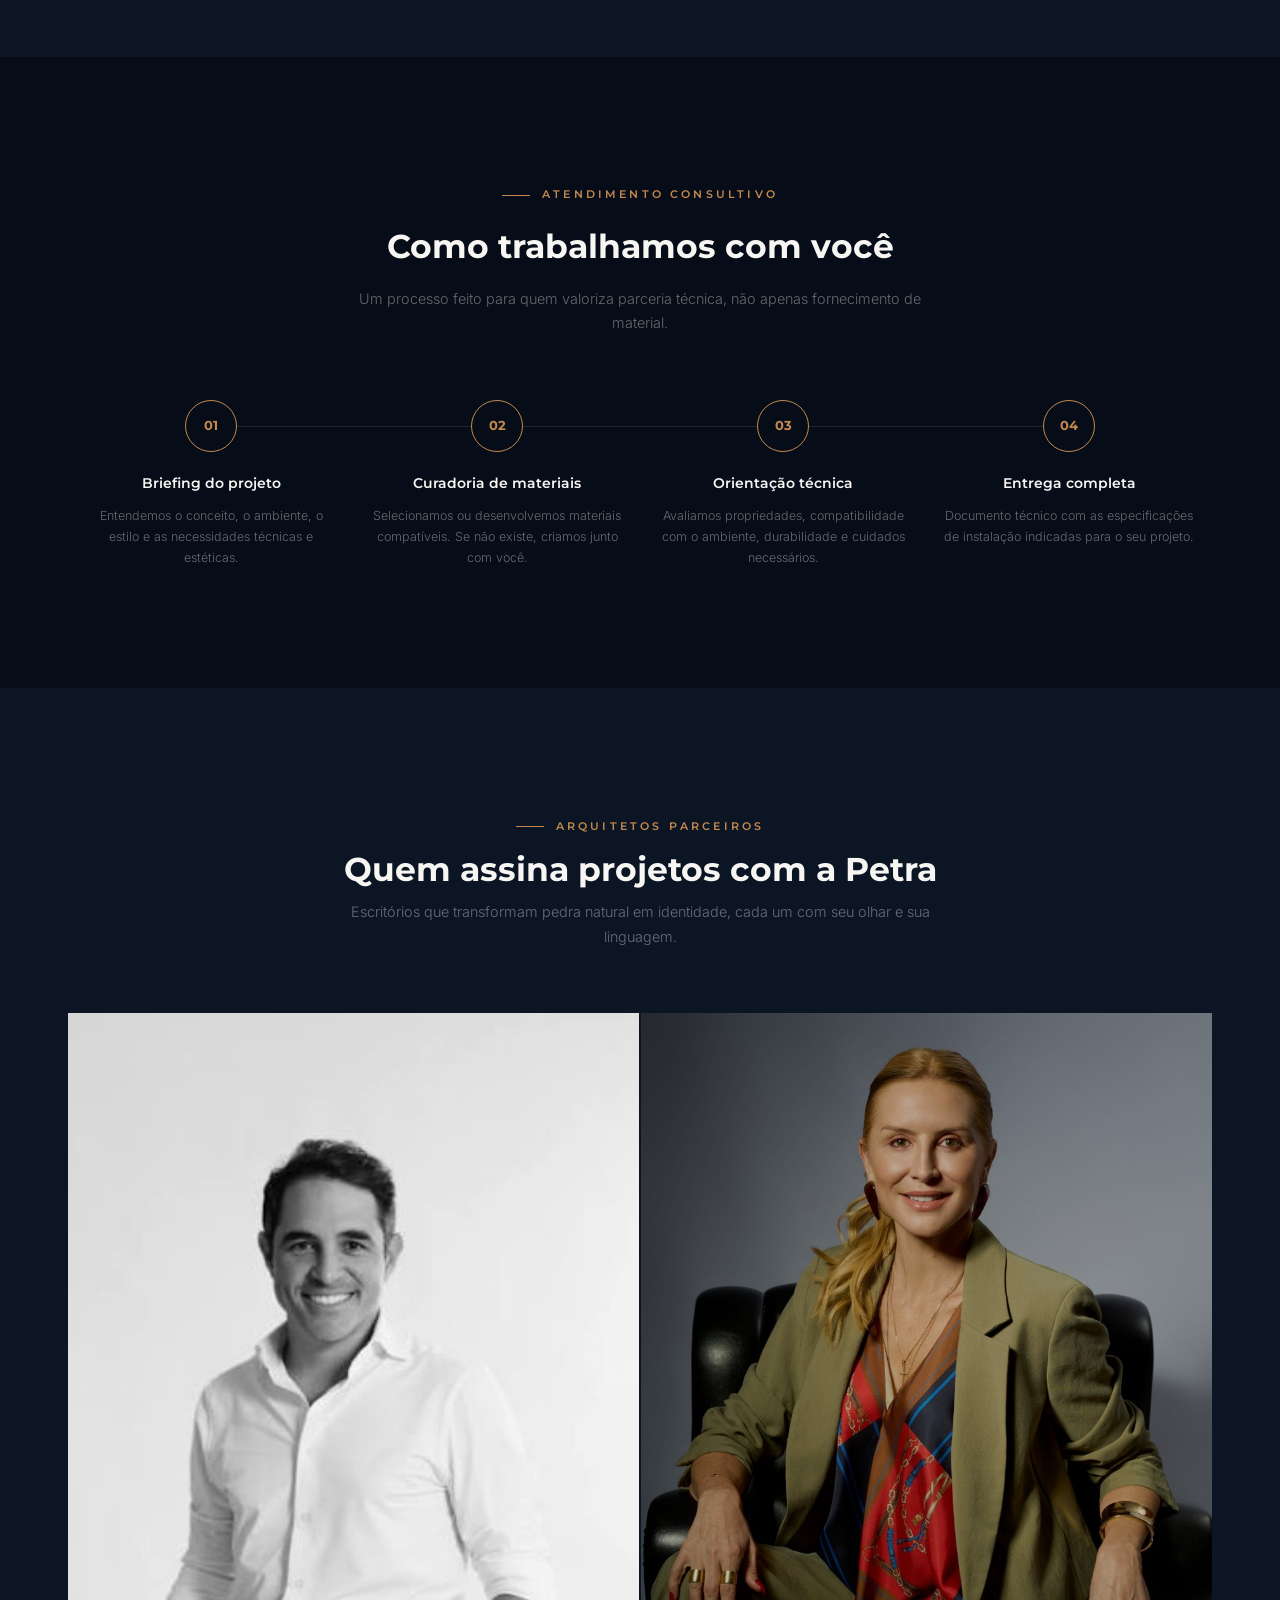
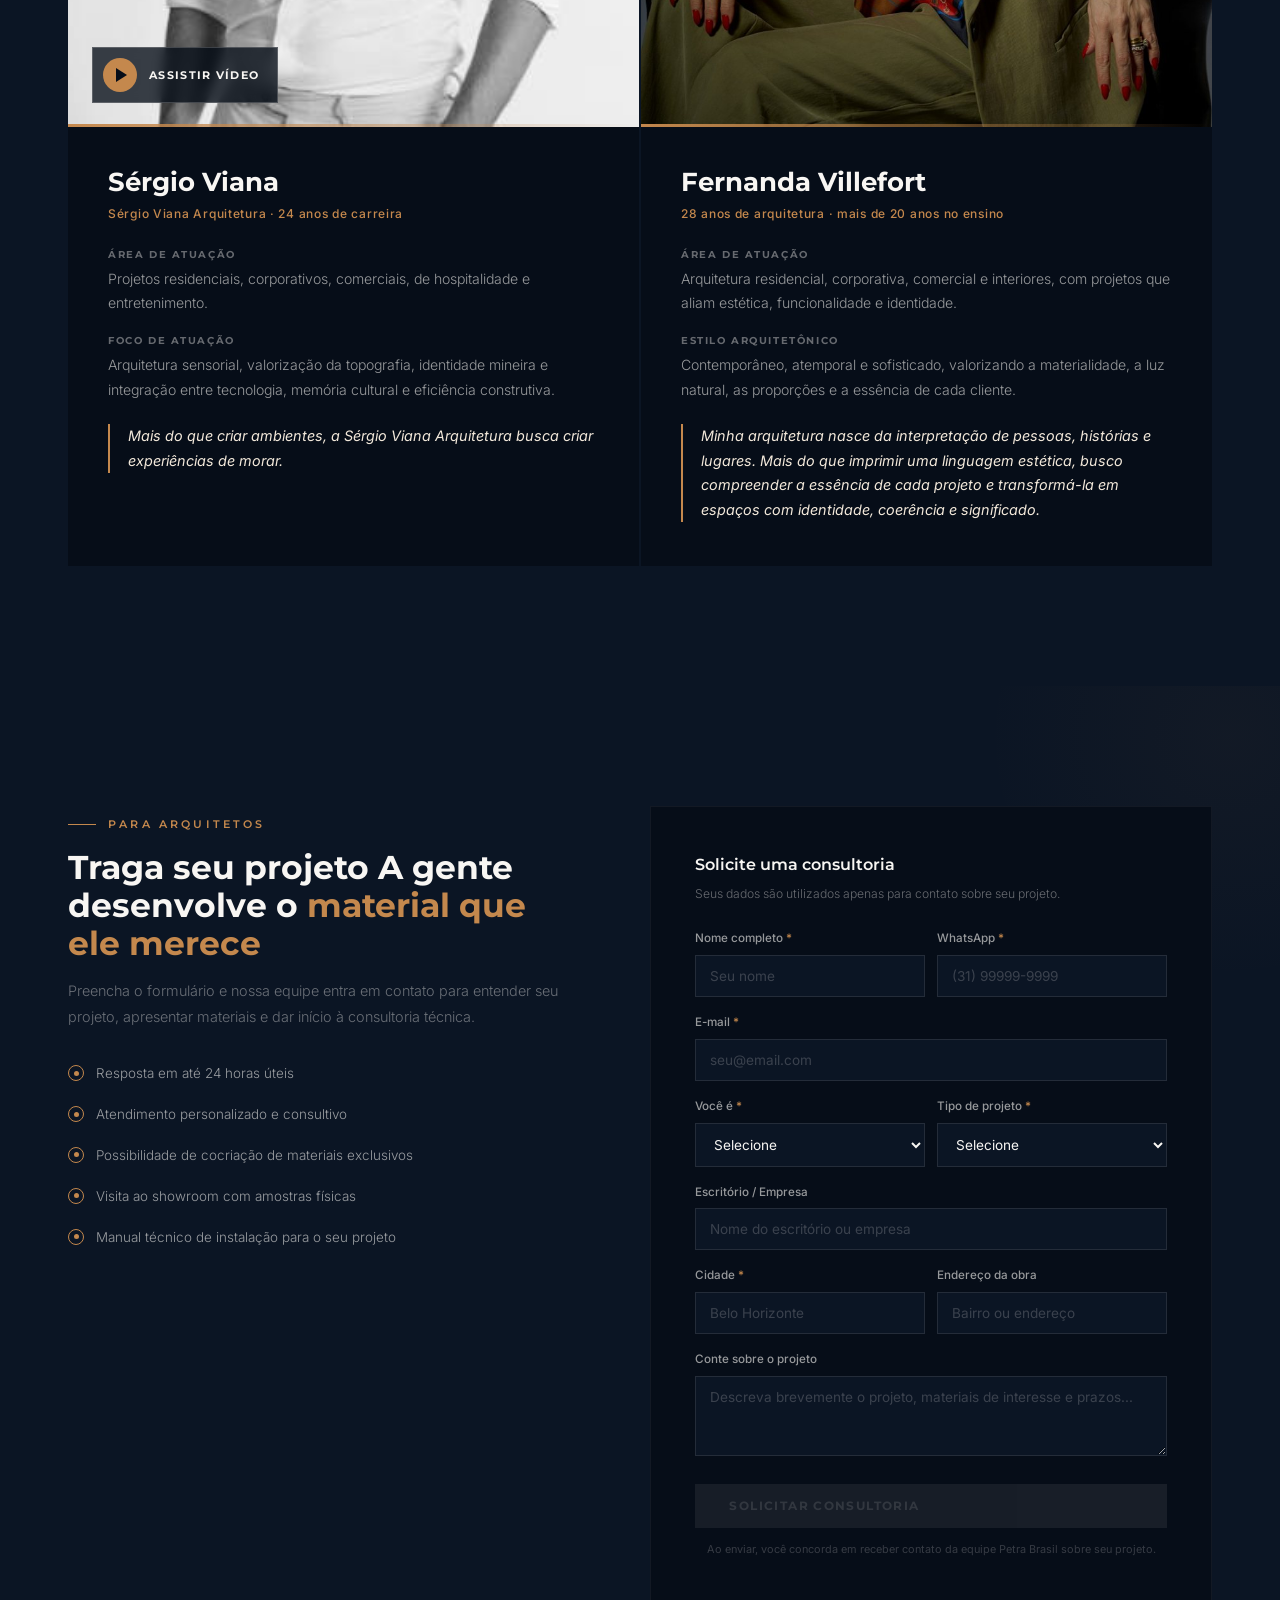
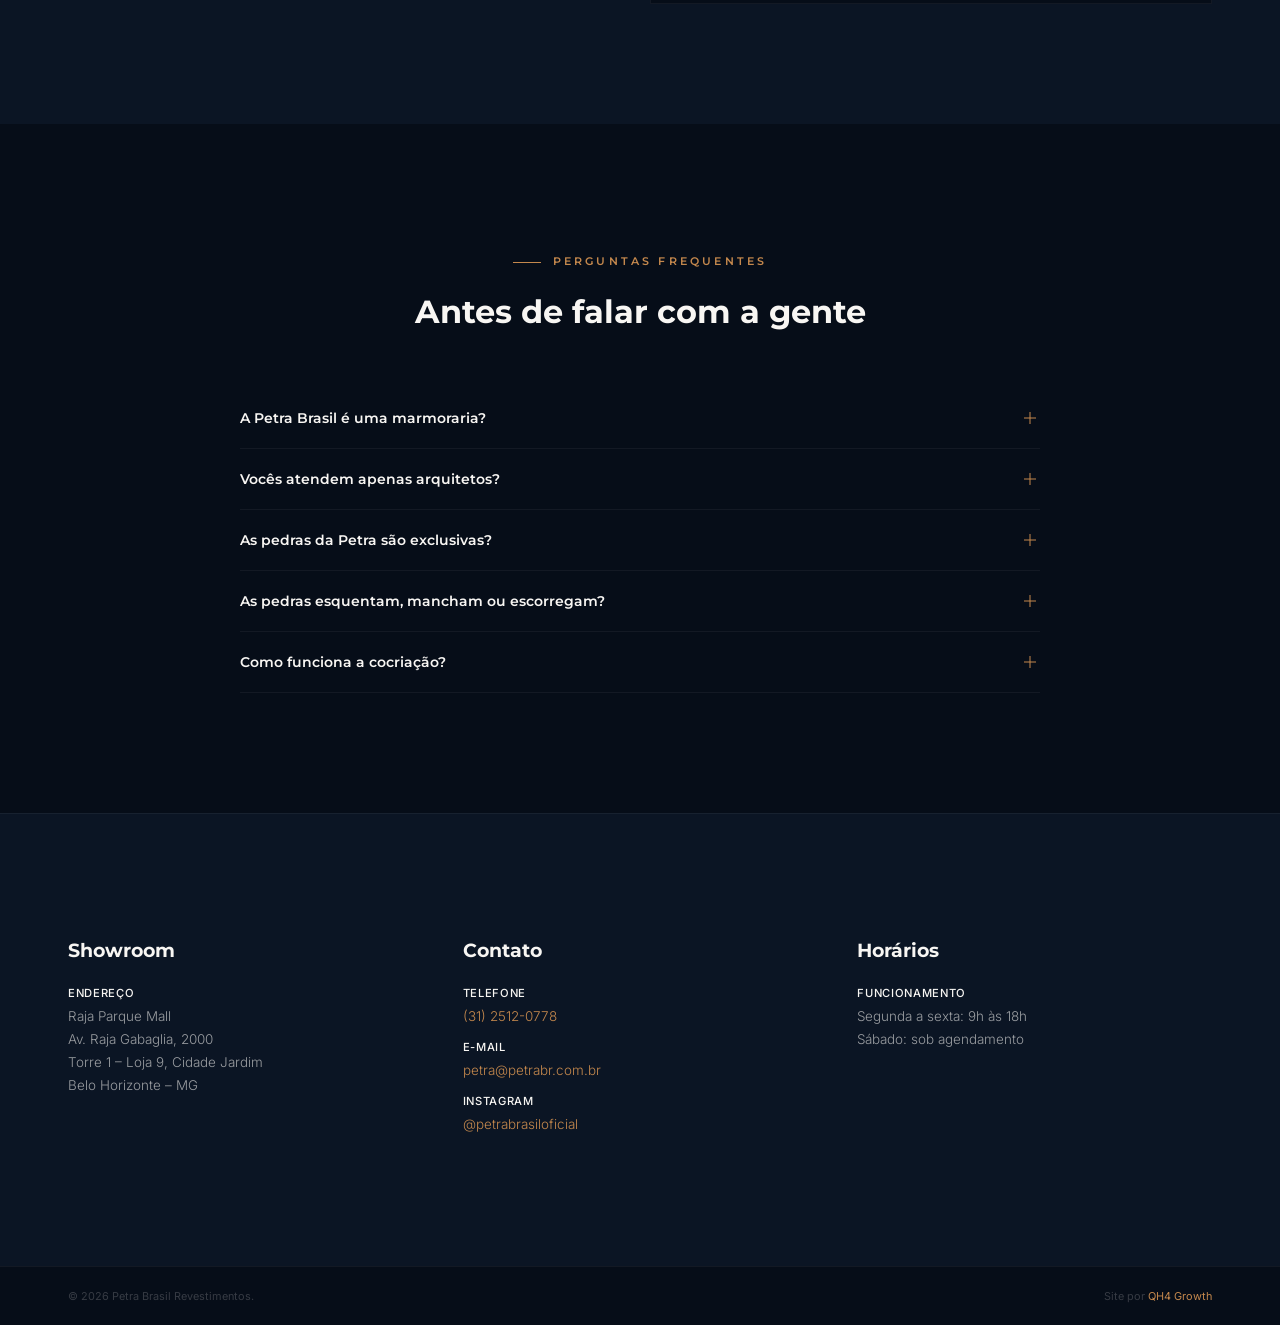
==== commit 16ed00f6: "Adiciona seção de arquitetos parceiros (Sérgio Viana e Fernanda Villefort) - Nova seção #arquitetos " ====
--- a/index.html
+++ b/index.html
@@ -21,6 +21,7 @@
 <li><a data-t="nav_founders" href="#fundadores">Quem Somos</a></li>
 <li><a data-t="nav_gallery" href="#galeria">Galeria</a></li>
 <li><a data-t="nav_diff" href="#pilares">Diferenciais</a></li>
+<li><a data-t="nav_arq" href="#arquitetos">Arquitetos</a></li>
 <li><a data-t="nav_cta" href="#orcamento">Consultoria</a></li>
 </ul>
 <div class="nav-r">
@@ -45,6 +46,7 @@
 <a data-t="nav_founders" href="#fundadores" onclick="closeMob()">Quem Somos</a>
 <a data-t="nav_gallery" href="#galeria" onclick="closeMob()">Galeria</a>
 <a data-t="nav_diff" href="#pilares" onclick="closeMob()">Diferenciais</a>
+<a data-t="nav_arq" href="#arquitetos" onclick="closeMob()">Arquitetos</a>
 <a data-t="nav_cta" href="#orcamento" onclick="closeMob()">Consultoria</a>
 </div>
 <!-- HERO -->
@@ -271,6 +273,55 @@
 </div>
 </div>
 </section>
+<!-- ARCHITECTS -->
+<section class="arqs sec" id="arquitetos">
+<div class="ctn">
+<div class="arqs-h an">
+<div class="eye" data-t="arq_eye">Arquitetos parceiros</div>
+<h2 data-t="arq_h2">Quem assina projetos com a Petra</h2>
+<p data-t="arq_sub">Escritórios que transformam pedra natural em identidade, cada um com seu olhar e sua linguagem.</p>
+</div>
+<div class="arqs-g">
+<article class="arq an">
+<div class="arq-photo">
+<img alt="Sérgio Viana – Sérgio Viana Arquitetura" loading="lazy" src="img/sergio-viana.jpg"/>
+<button class="arq-play" onclick="vidOpen('1nQm-Qh3wY77d0l0KUsewedN0KBSRyqEy')" type="button"><span class="arq-play-ic" aria-hidden="true"></span><span data-t="arq_watch">Assistir vídeo</span></button>
+</div>
+<div class="arq-txt">
+<h3>Sérgio Viana</h3>
+<div class="role" data-t="arq_s_role">Sérgio Viana Arquitetura · 24 anos de carreira</div>
+<dl class="arq-dl">
+<dt data-t="arq_area">Área de atuação</dt>
+<dd data-t="arq_s_area">Projetos residenciais, corporativos, comerciais, de hospitalidade e entretenimento.</dd>
+<dt data-t="arq_focus">Foco de atuação</dt>
+<dd data-t="arq_s_focus">Arquitetura sensorial, valorização da topografia, identidade mineira e integração entre tecnologia, memória cultural e eficiência construtiva.</dd>
+</dl>
+<blockquote data-t="arq_s_q">Mais do que criar ambientes, a Sérgio Viana Arquitetura busca criar experiências de morar.</blockquote>
+</div>
+</article>
+<article class="arq an an-d1">
+<div class="arq-photo">
+<img alt="Fernanda Villefort – Arquiteta" loading="lazy" src="img/fernanda-villefort.jpg"/>
+</div>
+<div class="arq-txt">
+<h3>Fernanda Villefort</h3>
+<div class="role" data-t="arq_f_role">28 anos de arquitetura · mais de 20 anos no ensino</div>
+<dl class="arq-dl">
+<dt data-t="arq_area">Área de atuação</dt>
+<dd data-t="arq_f_area">Arquitetura residencial, corporativa, comercial e interiores, com projetos que aliam estética, funcionalidade e identidade.</dd>
+<dt data-t="arq_style">Estilo arquitetônico</dt>
+<dd data-t="arq_f_style">Contemporâneo, atemporal e sofisticado, valorizando a materialidade, a luz natural, as proporções e a essência de cada cliente.</dd>
+</dl>
+<blockquote data-t="arq_f_q">Minha arquitetura nasce da interpretação de pessoas, histórias e lugares. Mais do que imprimir uma linguagem estética, busco compreender a essência de cada projeto e transformá-la em espaços com identidade, coerência e significado.</blockquote>
+</div>
+</article>
+</div>
+</div>
+<div class="vm" id="vm" onclick="if(event.target===this)vidClose()">
+<button aria-label="Fechar" class="lb-x" onclick="vidClose()" type="button">×</button>
+<div class="vm-box"><iframe allow="autoplay; fullscreen" allowfullscreen id="vmFrame" src="" title="Vídeo Sérgio Viana"></iframe></div>
+</div>
+</section>
 <!-- FORM -->
 <section class="form-sec sec" id="orcamento">
 <div class="ctn">
--- a/css/style.css
+++ b/css/style.css
@@ -266,3 +266,32 @@
 .hero-bg{background-position:center 48%}
 
 .car-count{font-family:var(--h);font-size:.62rem;letter-spacing:.08em;color:var(--w40);text-align:center}
+
+/* ARCHITECTS */
+.arqs{background:var(--navy)}
+.arqs-h{text-align:center;max-width:640px;margin:0 auto 64px}
+.arqs-h h2{font-family:var(--h);font-size:clamp(1.6rem,2.6vw,2.2rem);font-weight:700;line-height:1.15;margin-top:14px;margin-bottom:12px}
+.arqs-h p{color:var(--w40);font-size:.9rem;font-weight:300}
+.arqs-g{display:grid;grid-template-columns:1fr 1fr;gap:2px}
+.arq{background:var(--deep);display:flex;flex-direction:column}
+.arq-photo{position:relative;aspect-ratio:4/5;overflow:hidden;background:var(--navy-m)}
+.arq-photo::after{content:"";position:absolute;left:0;bottom:0;width:100%;height:3px;background:linear-gradient(90deg,var(--copper),transparent)}
+.arq-photo img{width:100%;height:100%;object-fit:cover;object-position:top center;display:block;transition:transform .8s var(--ease)}
+.arq:hover .arq-photo img{transform:scale(1.03)}
+.arq-play{position:absolute;left:24px;bottom:24px;display:inline-flex;align-items:center;gap:12px;background:rgba(6,13,24,.78);backdrop-filter:blur(6px);color:var(--w);border:1px solid var(--w20);padding:10px 18px 10px 10px;font-family:var(--h);font-size:.68rem;font-weight:700;letter-spacing:.12em;text-transform:uppercase;cursor:pointer;transition:all .3s}
+.arq-play:hover{background:var(--copper);border-color:var(--copper);color:var(--deep)}
+.arq-play-ic{width:34px;height:34px;border-radius:50%;background:var(--copper);position:relative;flex:none}
+.arq-play-ic::after{content:"";position:absolute;left:13px;top:10px;border-left:11px solid var(--deep);border-top:7px solid transparent;border-bottom:7px solid transparent}
+.arq-play:hover .arq-play-ic{background:var(--deep)}
+.arq-play:hover .arq-play-ic::after{border-left-color:var(--copper)}
+.arq-txt{padding:40px 40px 44px;flex:1}
+.arq-txt h3{font-family:var(--h);font-size:clamp(1.3rem,2vw,1.6rem);font-weight:700;line-height:1.2;margin-bottom:6px}
+.arq-txt .role{font-size:.75rem;font-weight:500;color:var(--copper);letter-spacing:.06em;margin-bottom:22px}
+.arq-dl dt{font-family:var(--h);font-size:.62rem;font-weight:700;letter-spacing:.16em;text-transform:uppercase;color:var(--w40);margin-bottom:4px}
+.arq-dl dd{color:var(--w60);font-size:.88rem;font-weight:300;line-height:1.75;margin-bottom:16px}
+.arq-txt blockquote{margin-top:22px;padding-left:18px;border-left:2px solid var(--copper);font-style:italic;color:var(--cream);font-size:.9rem;line-height:1.7}
+@media(max-width:860px){.arqs-g{grid-template-columns:1fr;gap:24px}.arq-txt{padding:32px 24px 36px}.arq-play{left:16px;bottom:16px}}
+.vm{position:fixed;inset:0;z-index:10000;background:rgba(3,7,13,.94);display:none;align-items:center;justify-content:center;padding:56px 16px}
+.vm.open{display:flex}
+.vm-box{width:min(960px,100%);aspect-ratio:16/9;max-height:100%;background:#000}
+.vm-box iframe{width:100%;height:100%;border:0;display:block}
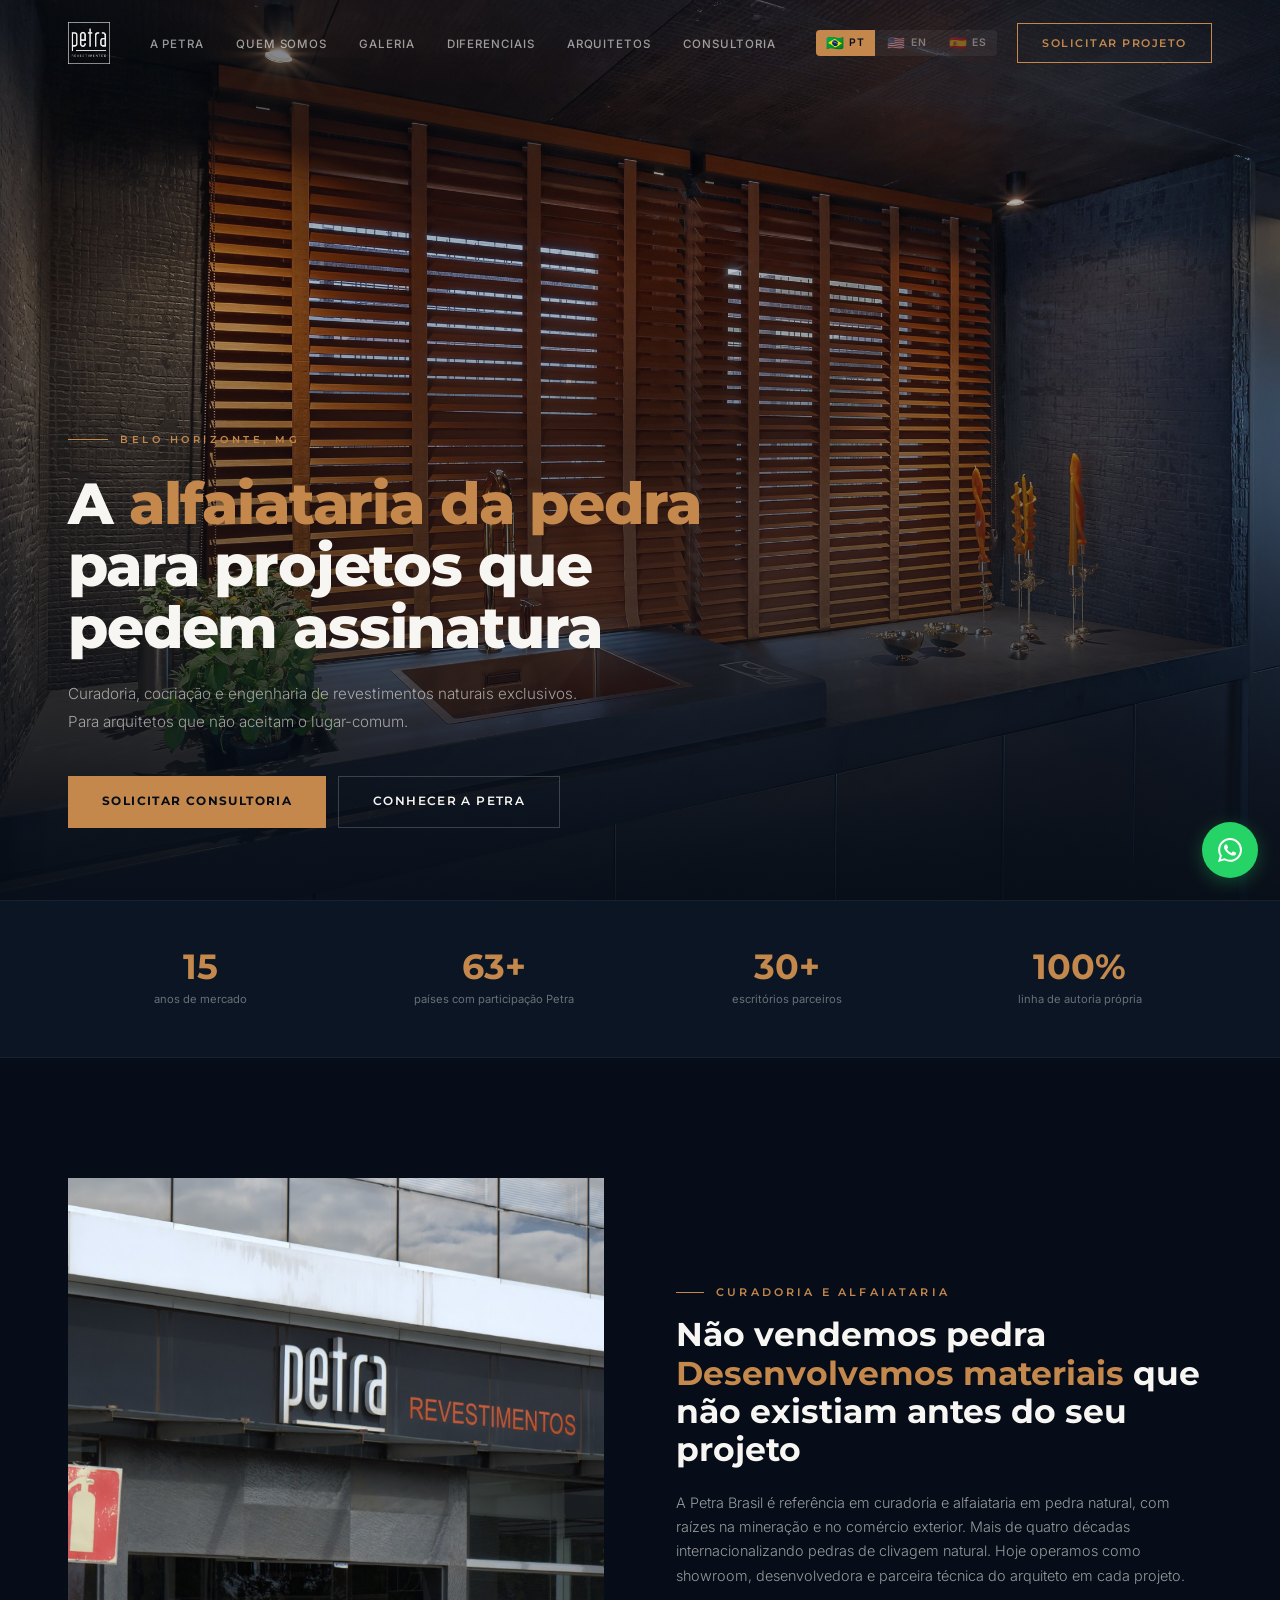
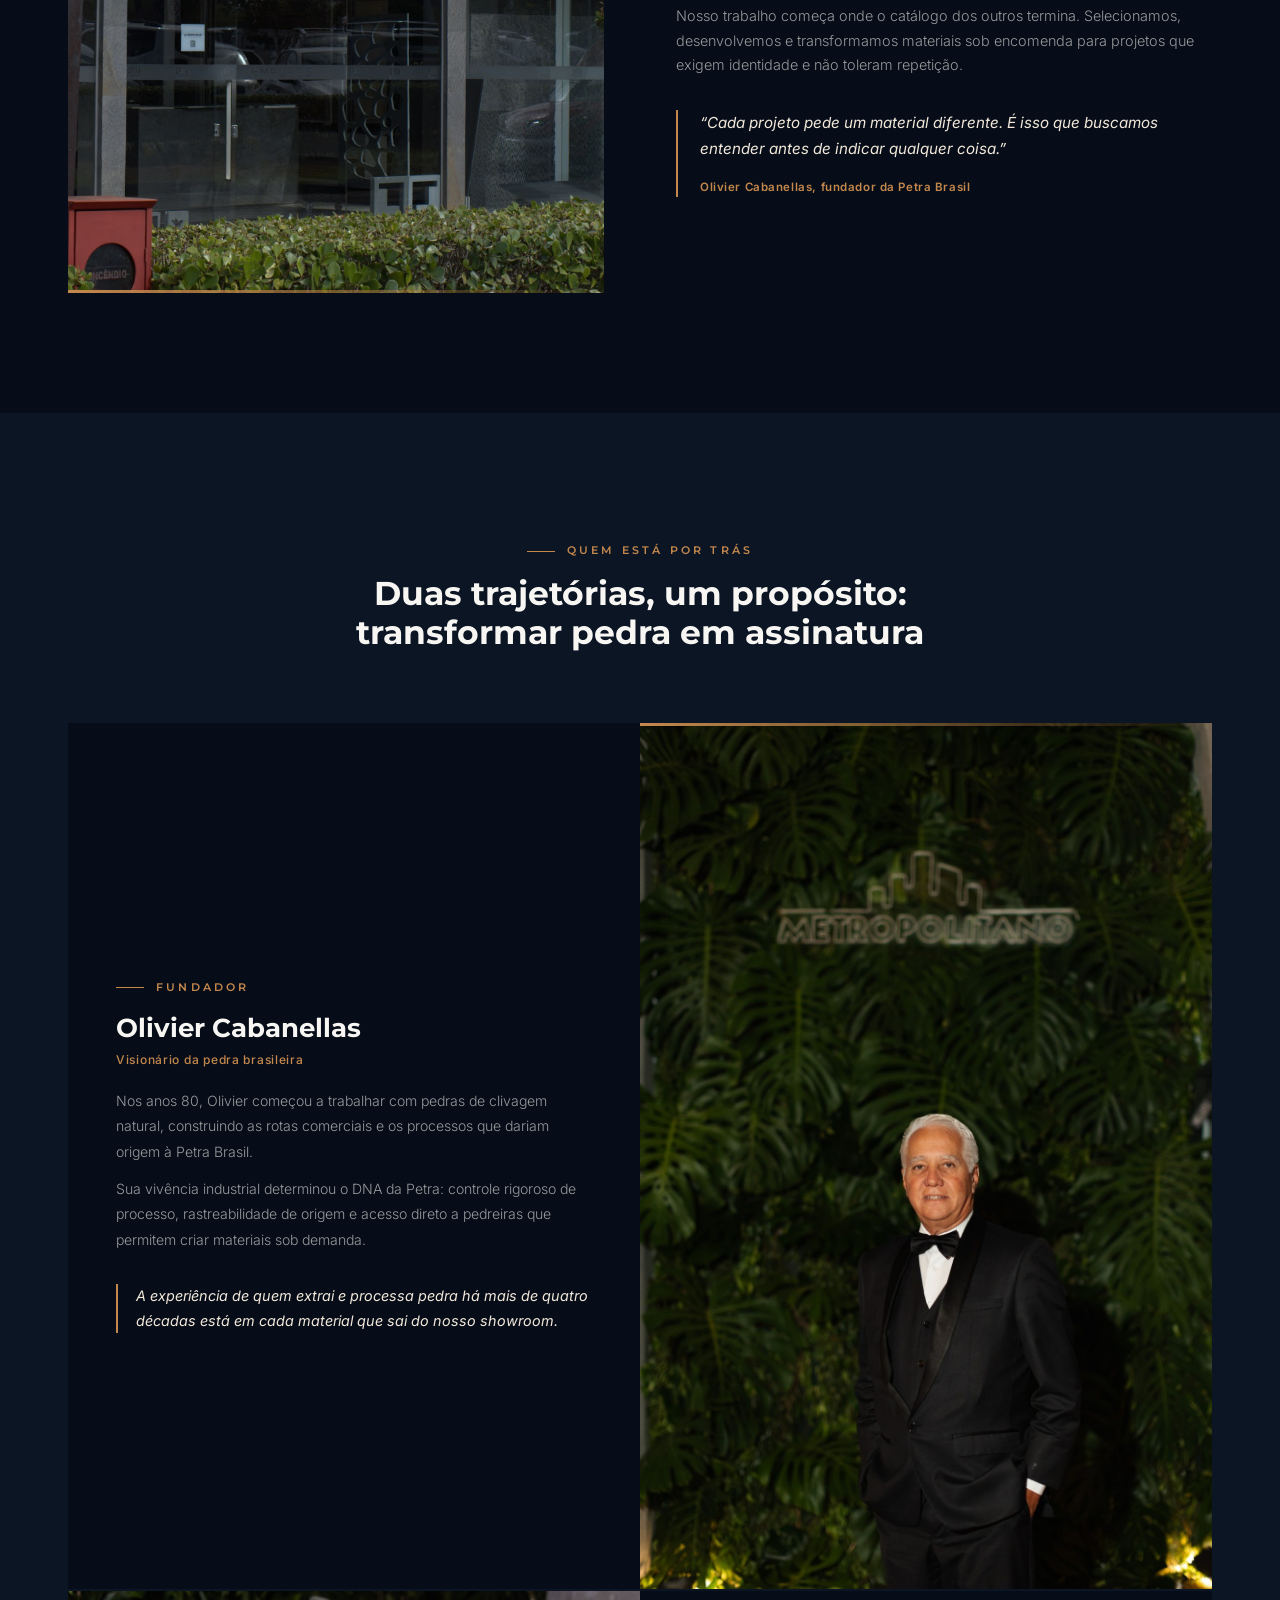
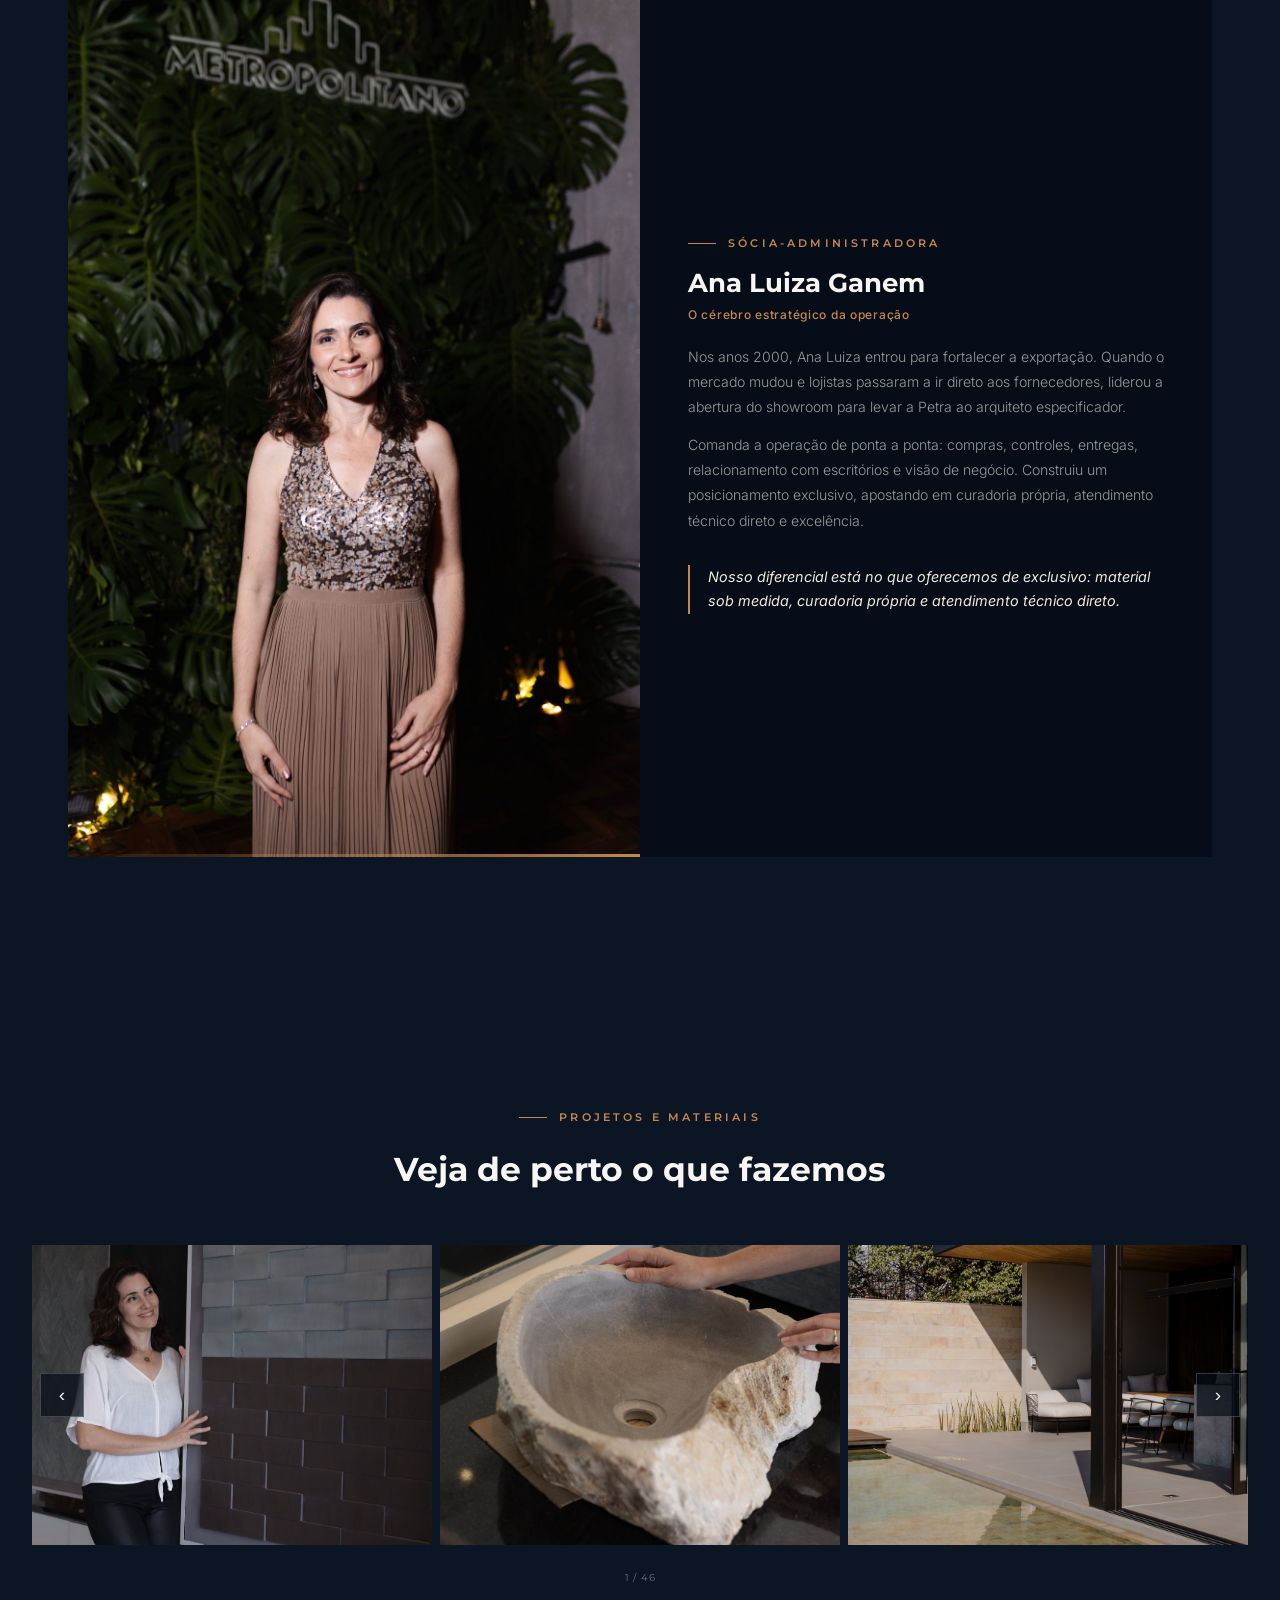
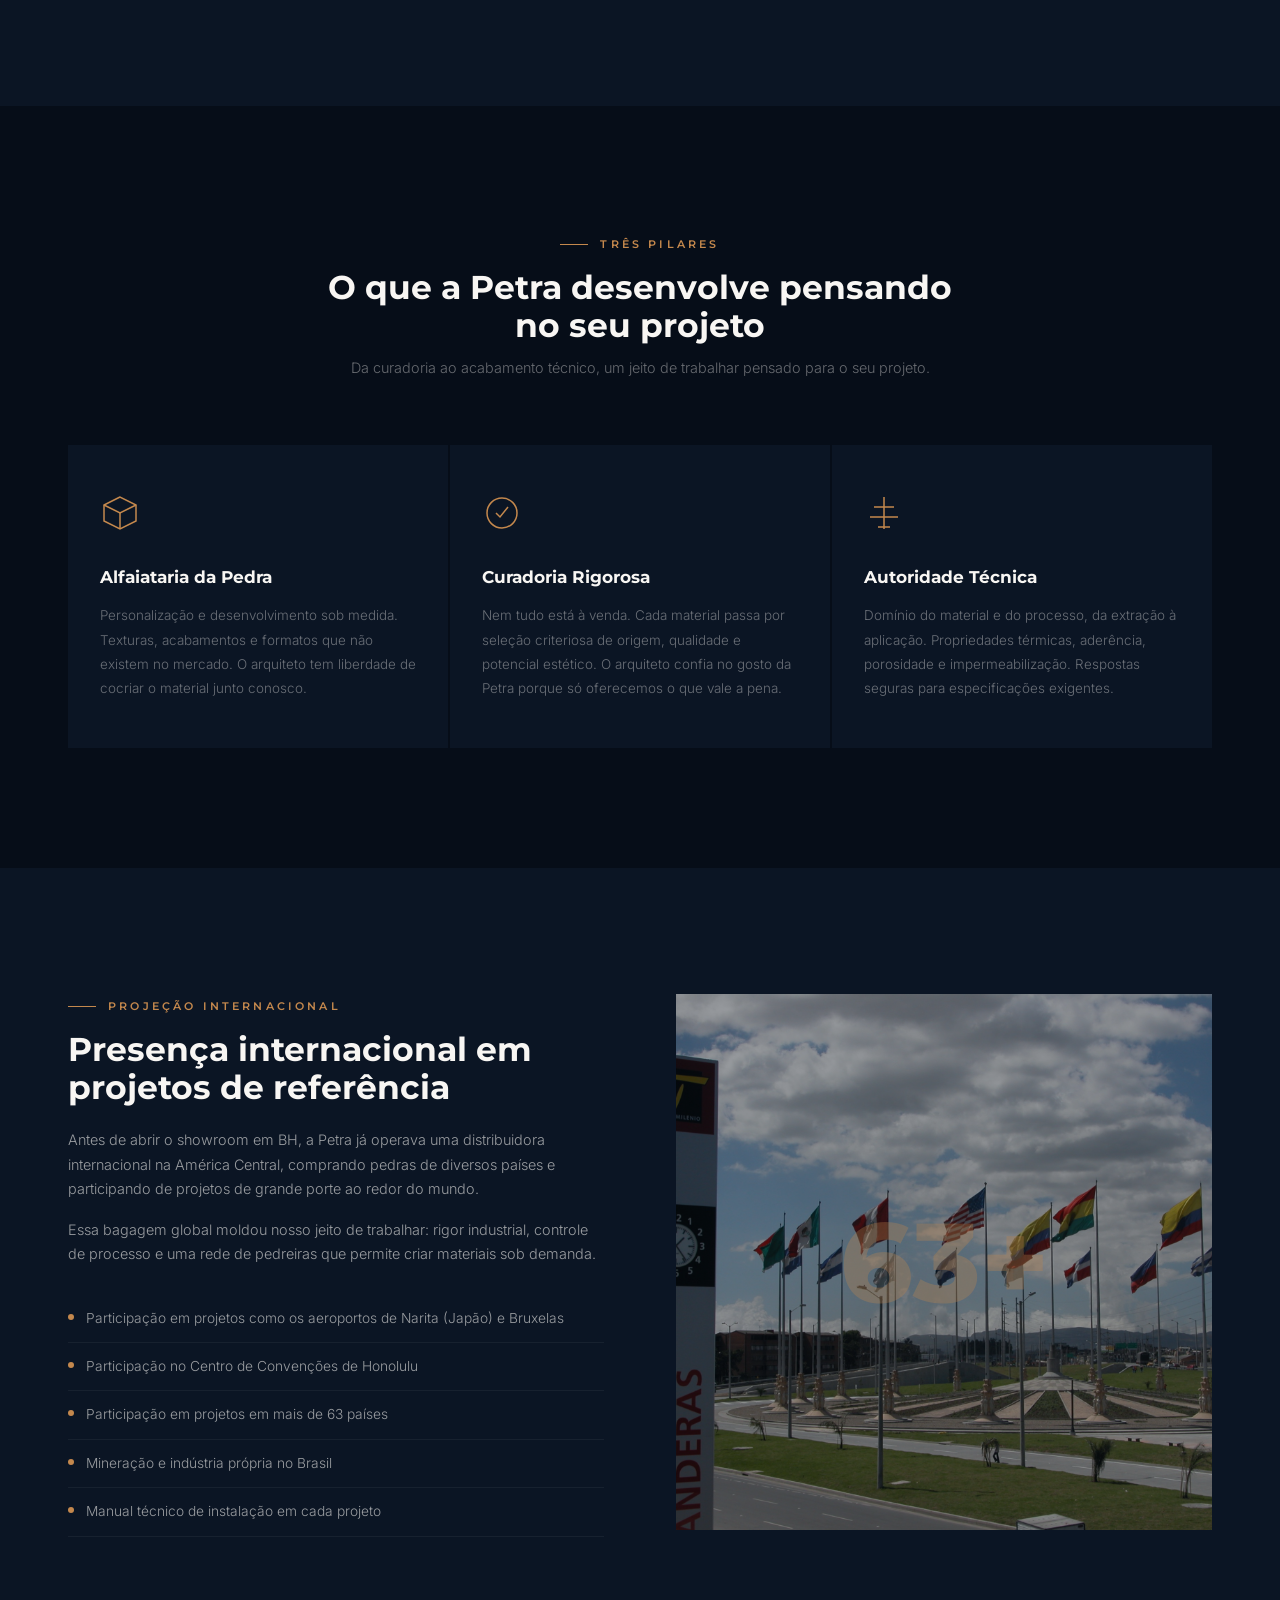
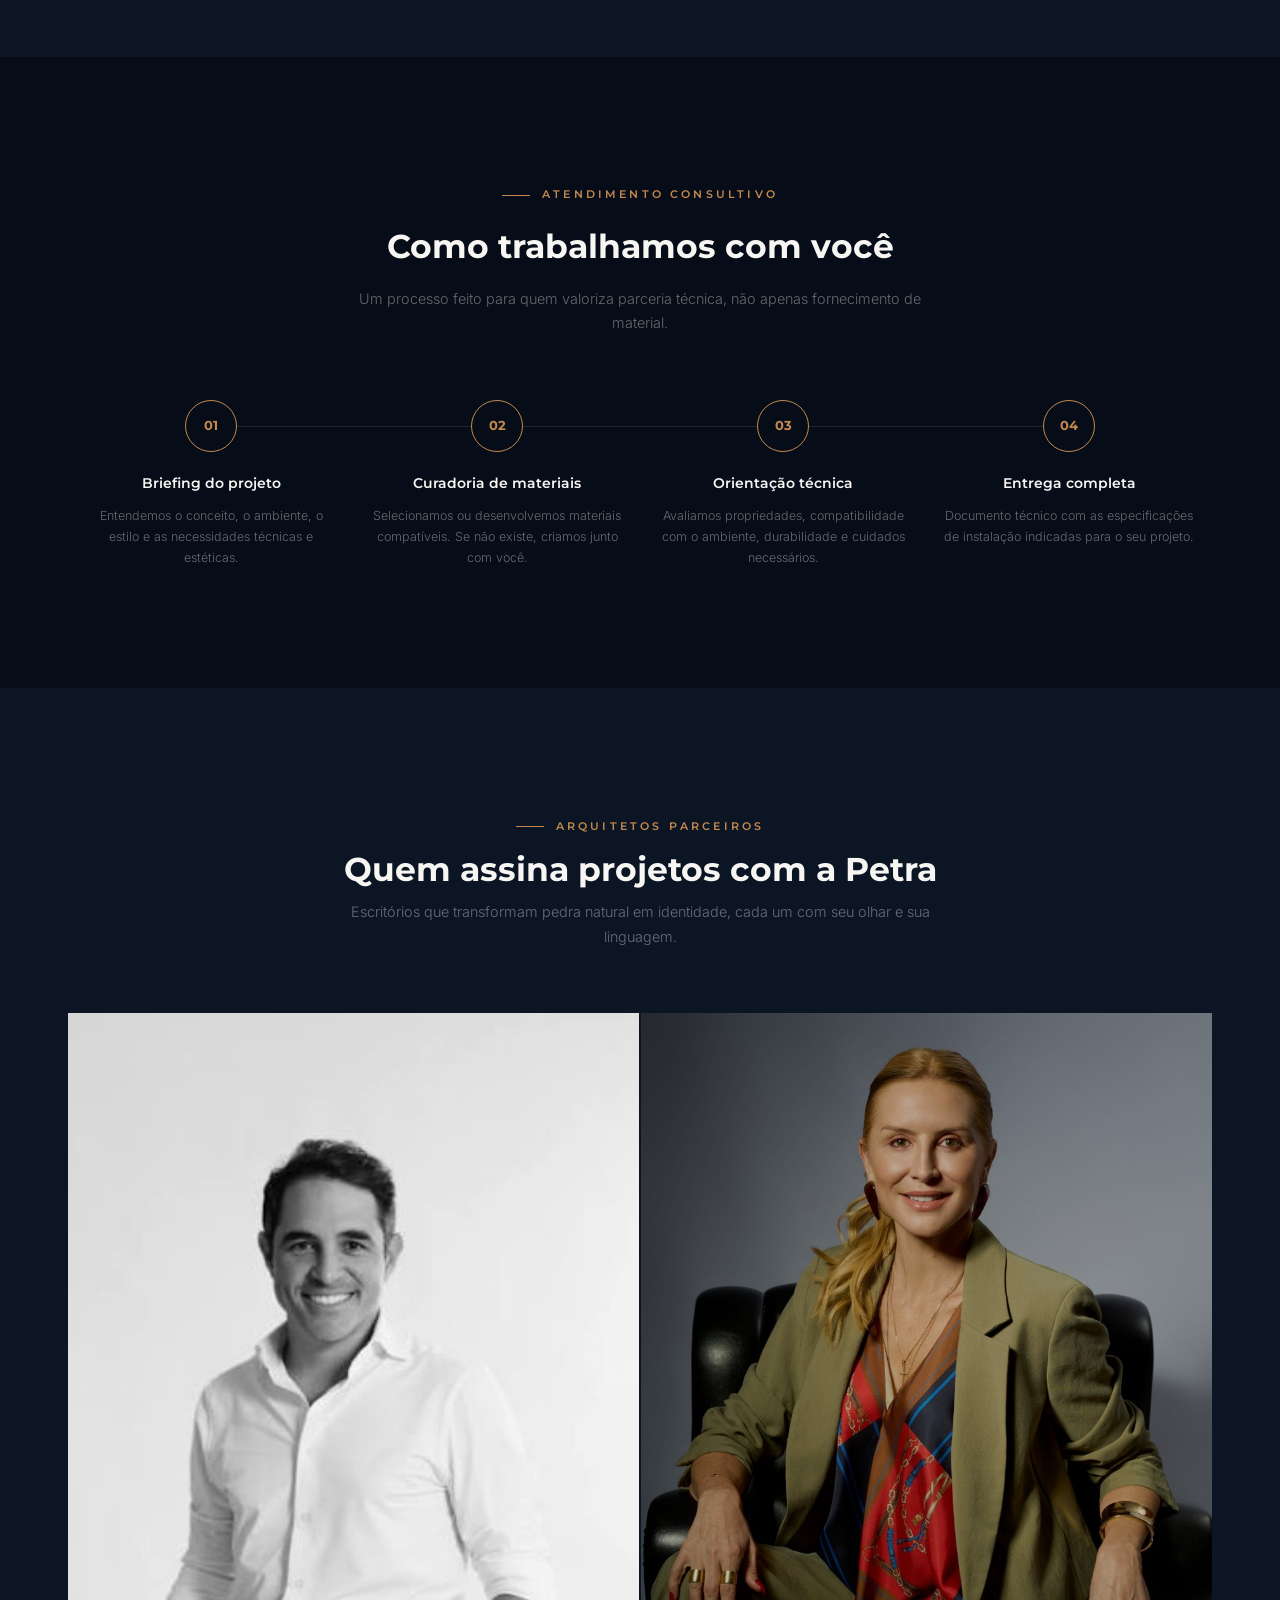
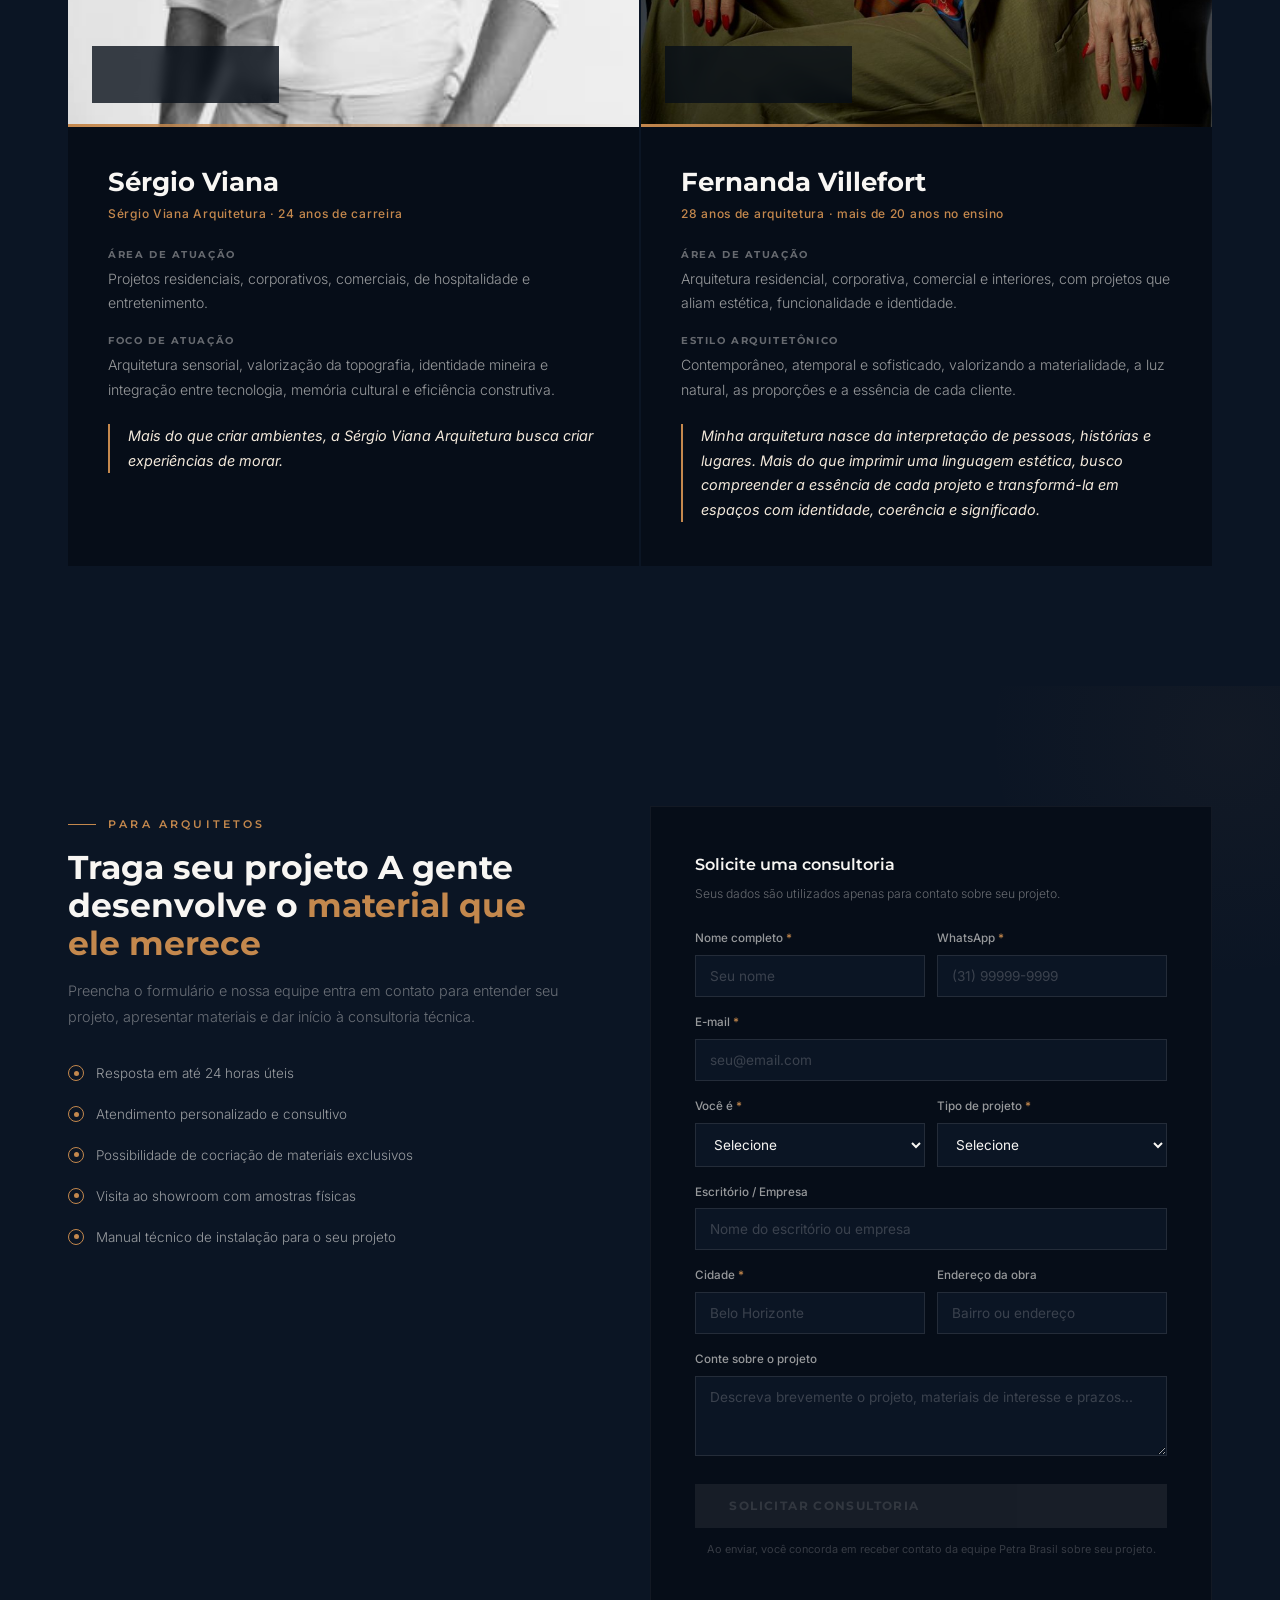
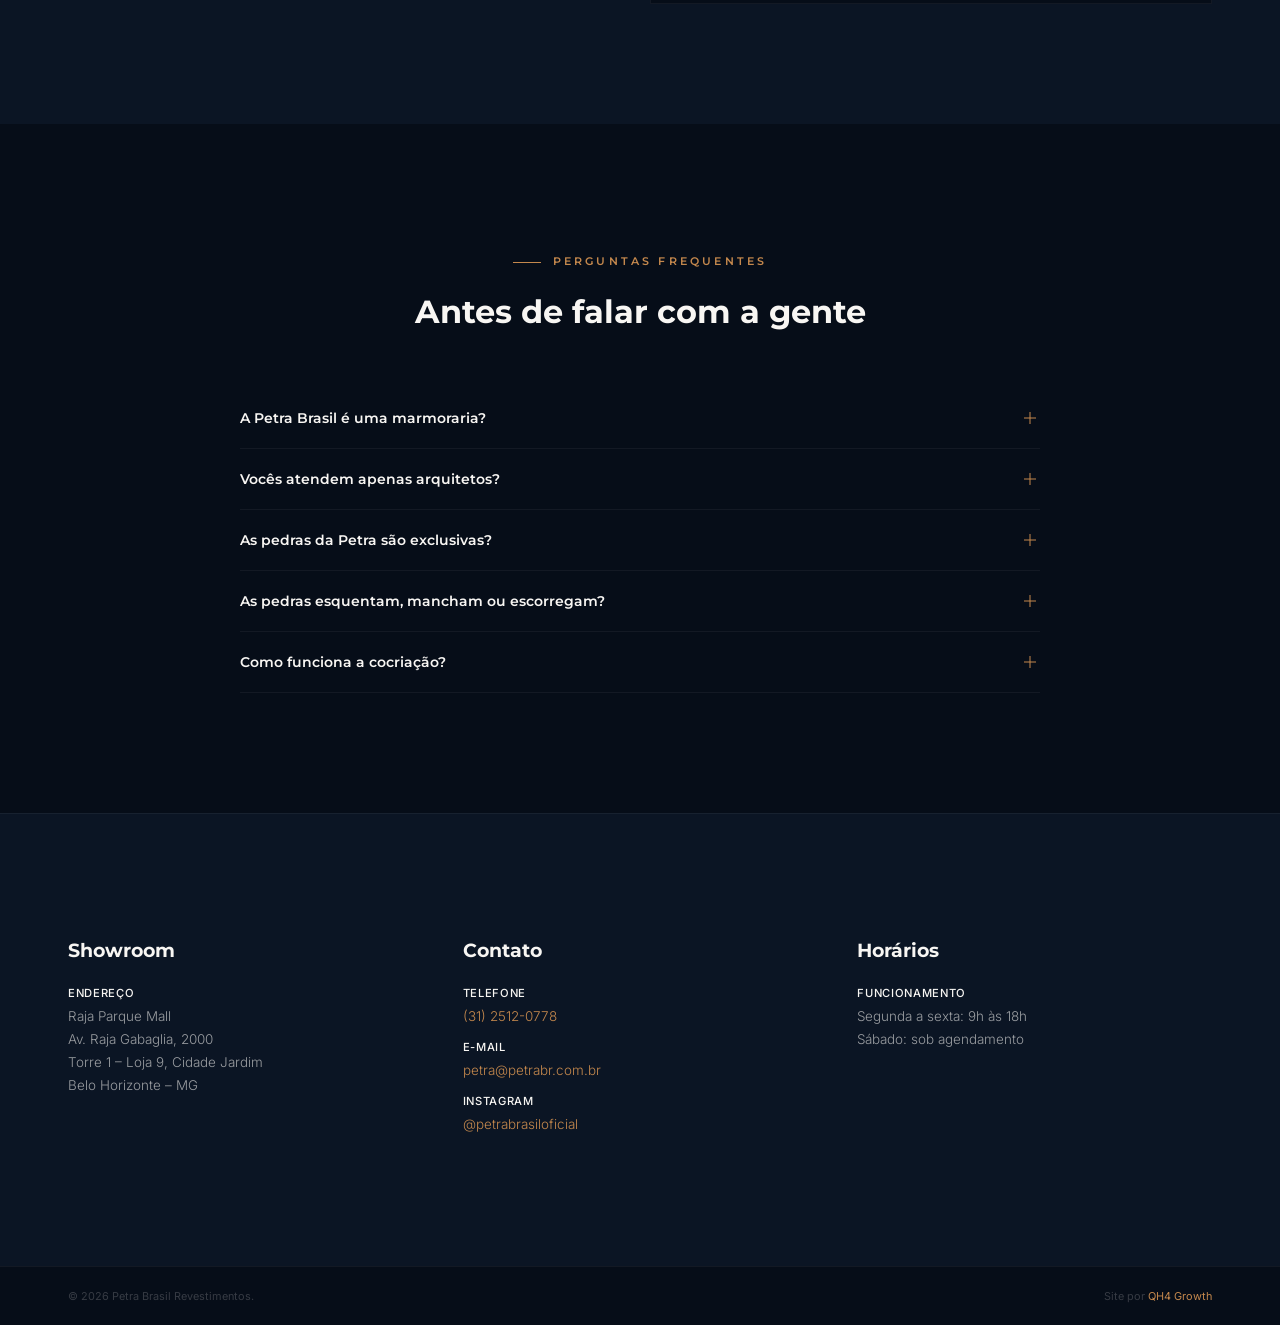
==== commit c85aeb85: "Adiciona vídeo da Fernanda Villefort na seção de arquitetos Co-Authored-By: Claude Opus 5.5 <noreply" ====
--- a/index.html
+++ b/index.html
@@ -302,6 +302,7 @@
 <article class="arq an an-d1">
 <div class="arq-photo">
 <img alt="Fernanda Villefort – Arquiteta" loading="lazy" src="img/fernanda-villefort.jpg"/>
+<button class="arq-play" onclick="vidOpen('1Dumv0KSwU2qtgHkI5WFu6S1cnb6ikr0M')" type="button"><span class="arq-play-ic" aria-hidden="true"></span><span data-t="arq_watch">Assistir vídeo</span></button>
 </div>
 <div class="arq-txt">
 <h3>Fernanda Villefort</h3>
@@ -319,7 +320,7 @@
 </div>
 <div class="vm" id="vm" onclick="if(event.target===this)vidClose()">
 <button aria-label="Fechar" class="lb-x" onclick="vidClose()" type="button">×</button>
-<div class="vm-box"><iframe allow="autoplay; fullscreen" allowfullscreen id="vmFrame" src="" title="Vídeo Sérgio Viana"></iframe></div>
+<div class="vm-box"><iframe allow="autoplay; fullscreen" allowfullscreen id="vmFrame" src="" title="Vídeo do arquiteto"></iframe></div>
 </div>
 </section>
 <!-- FORM -->
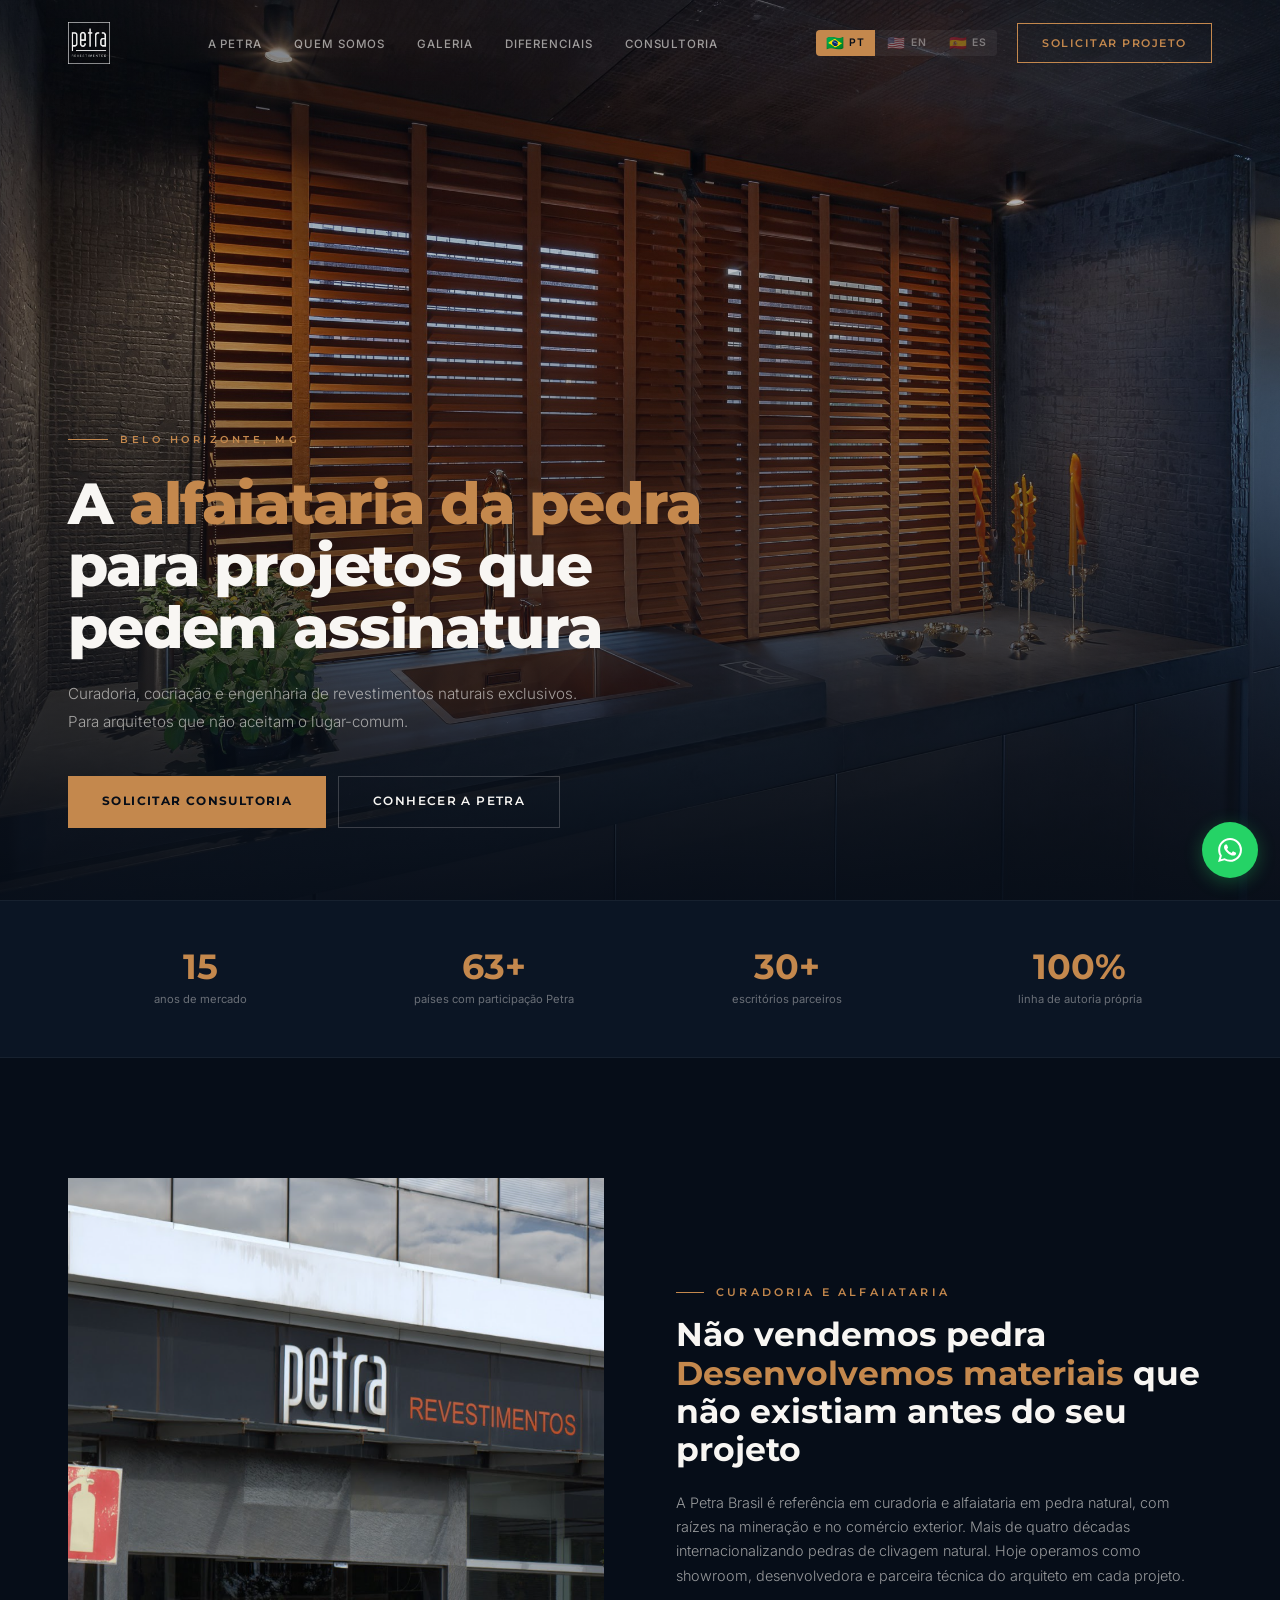
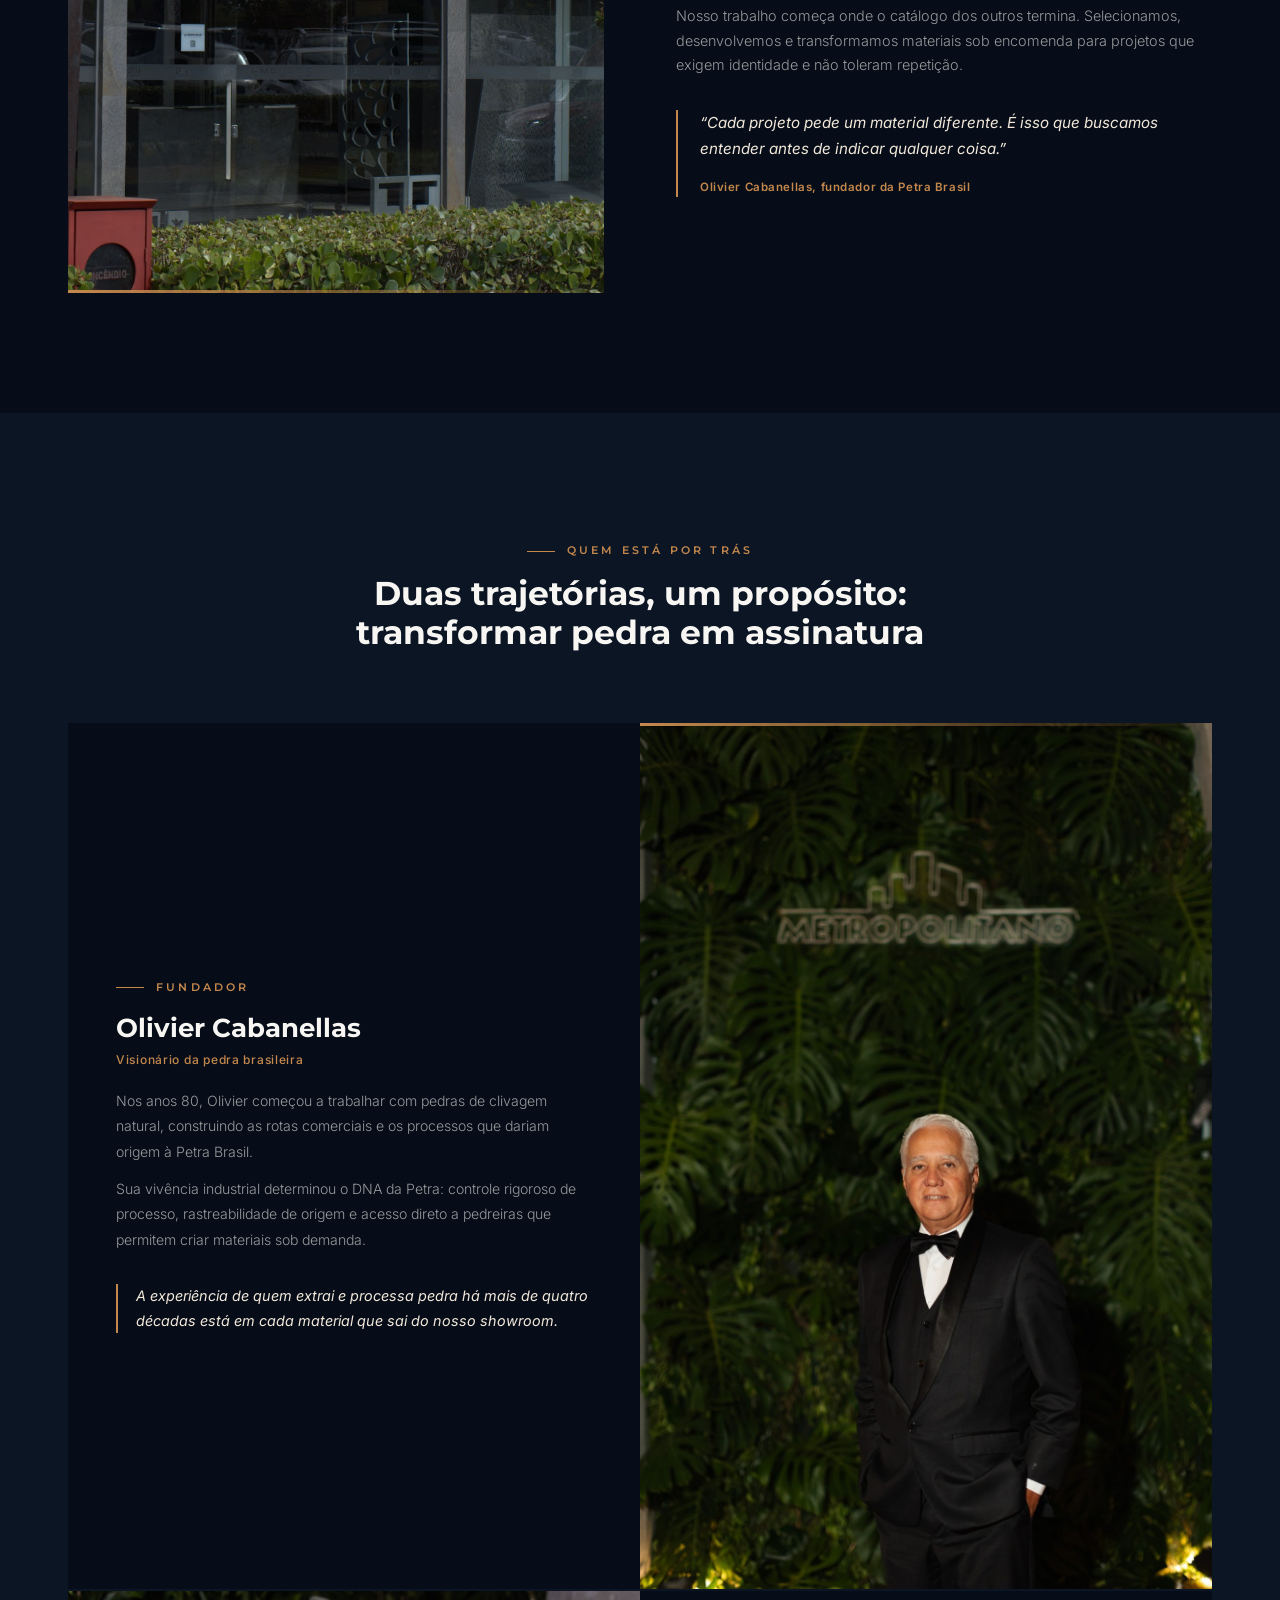
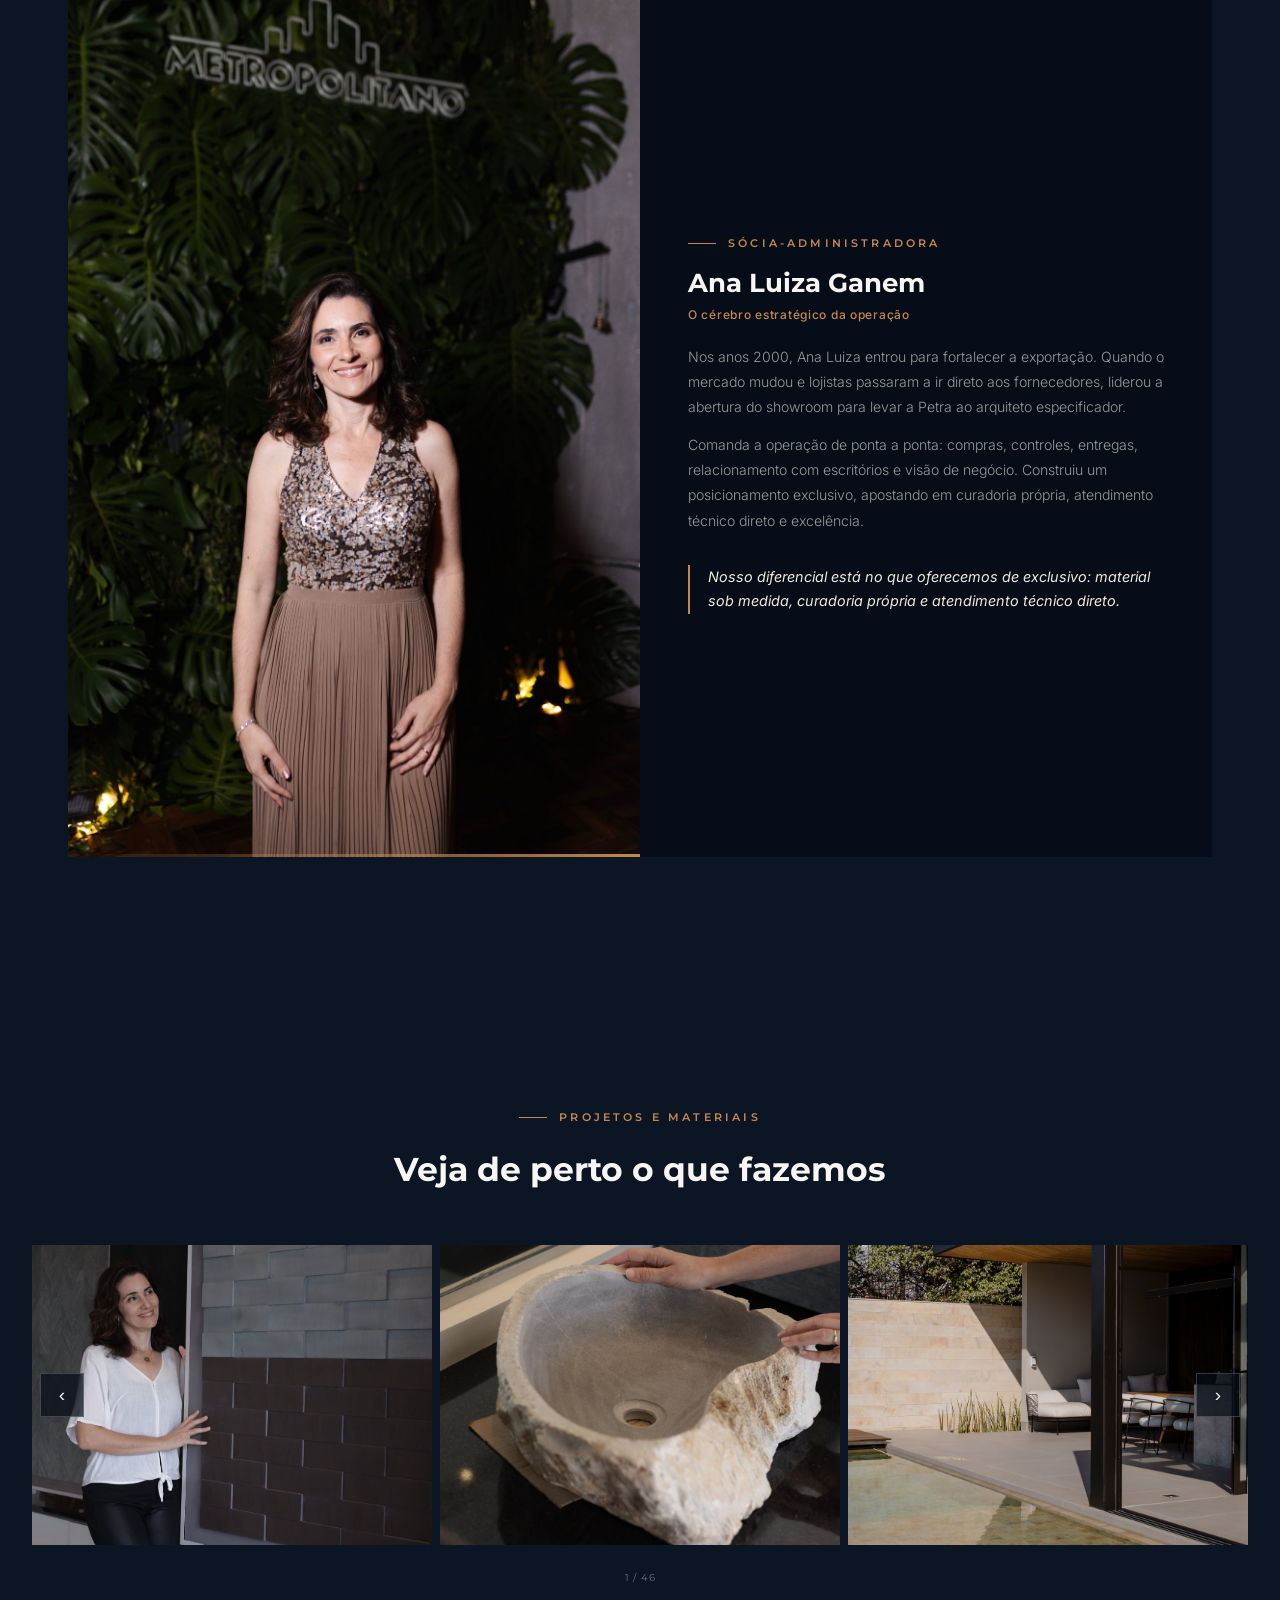
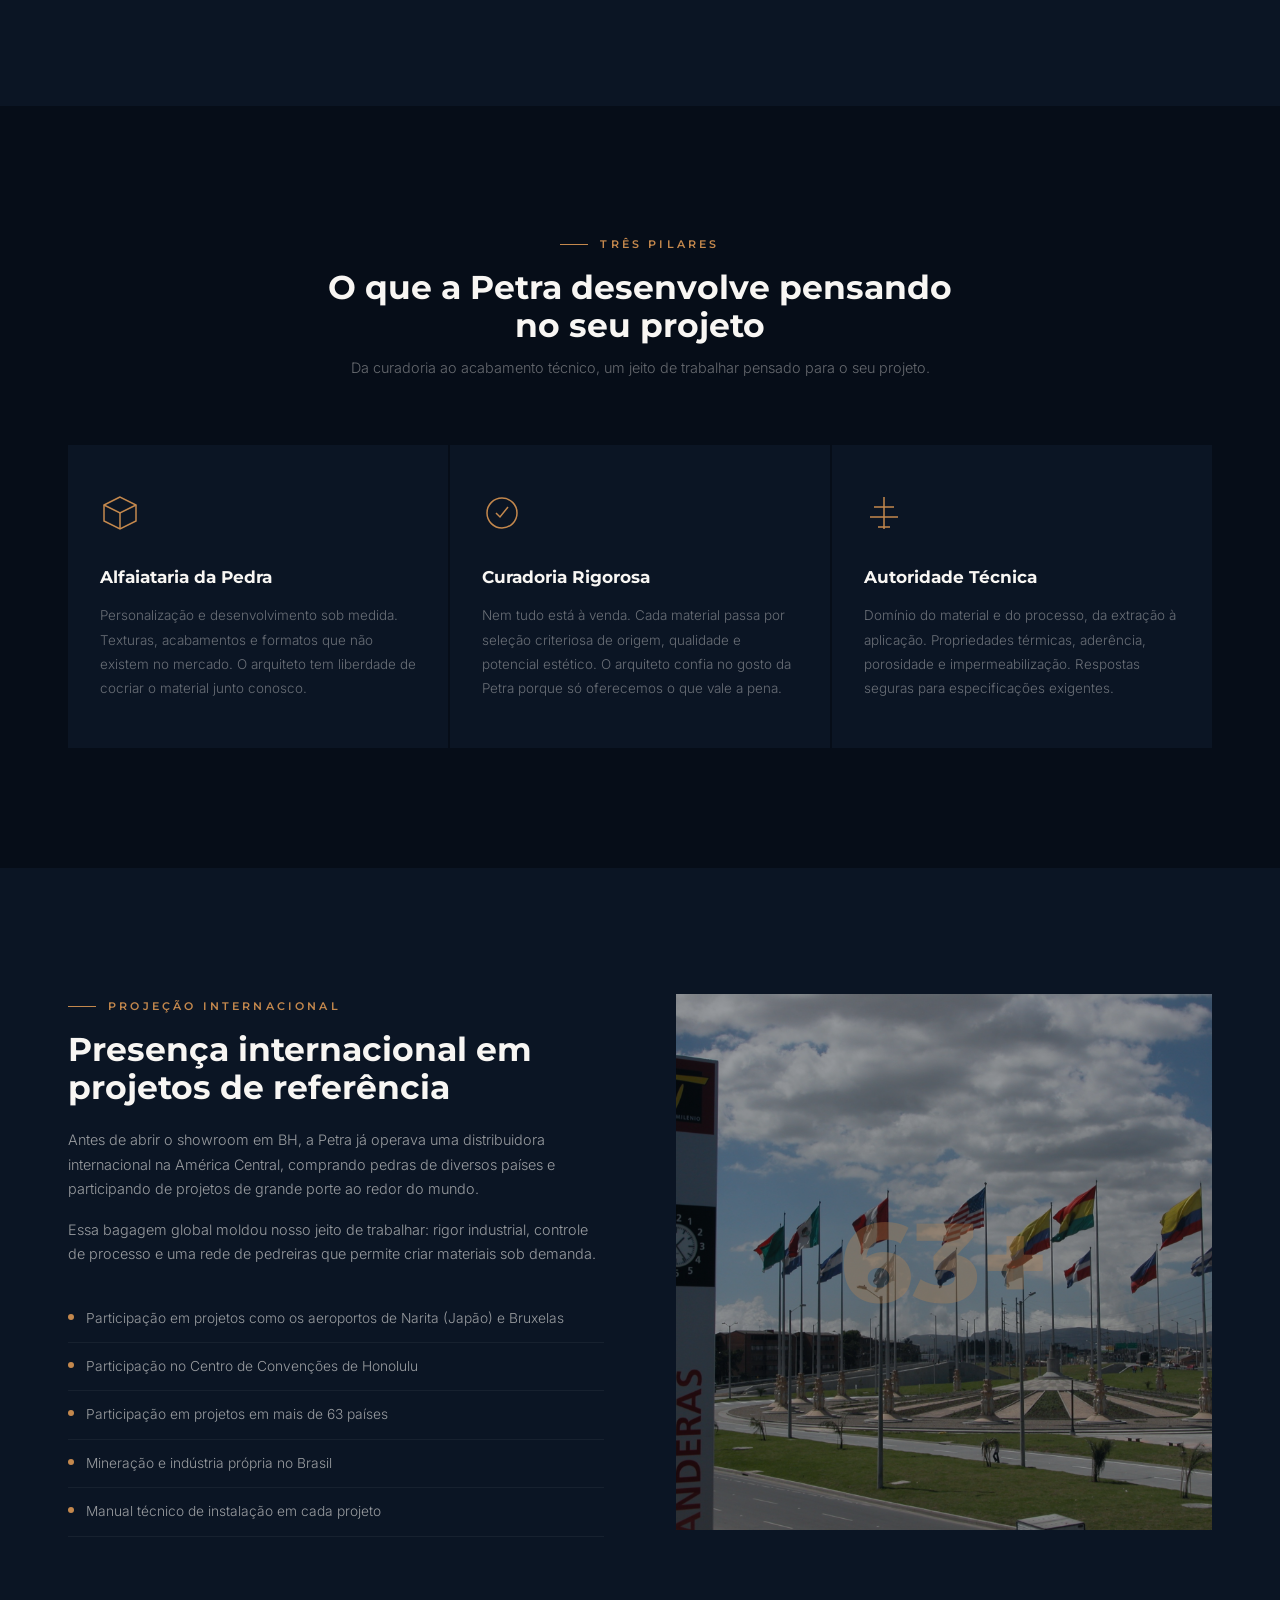
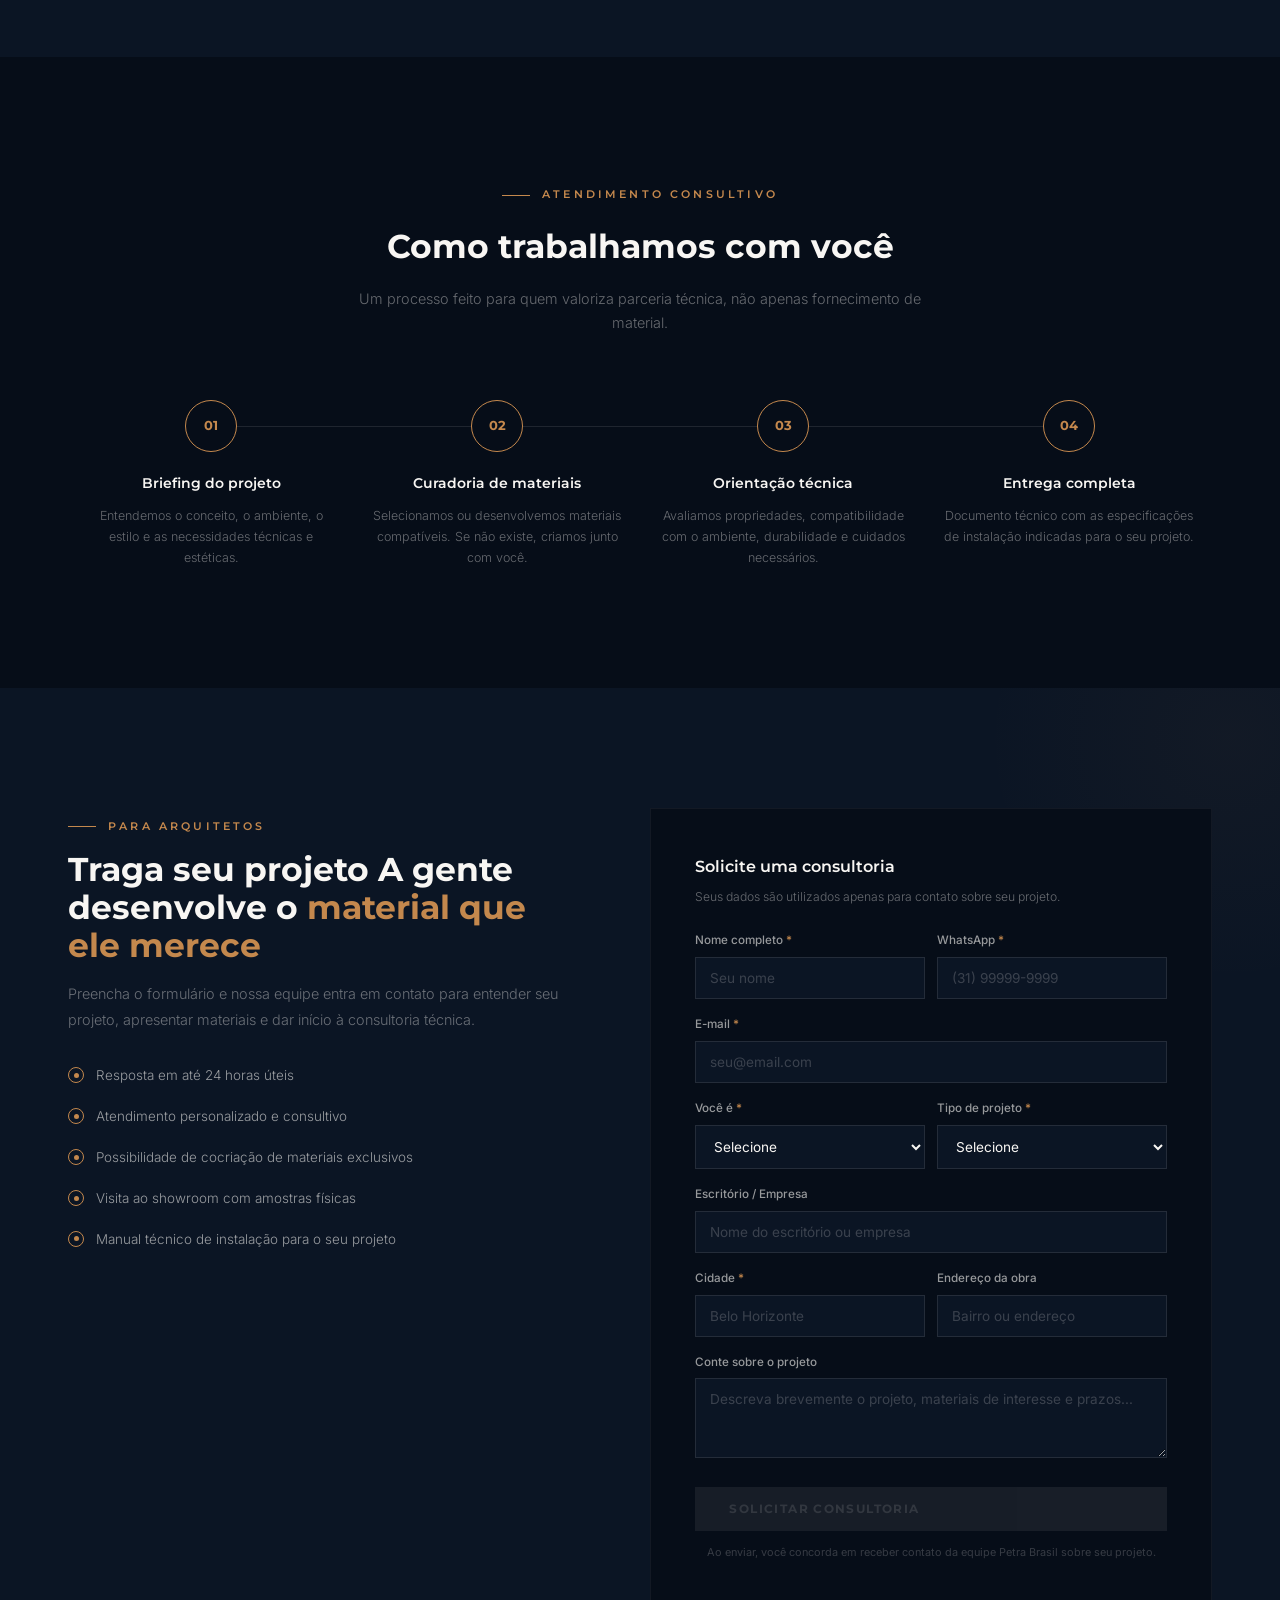
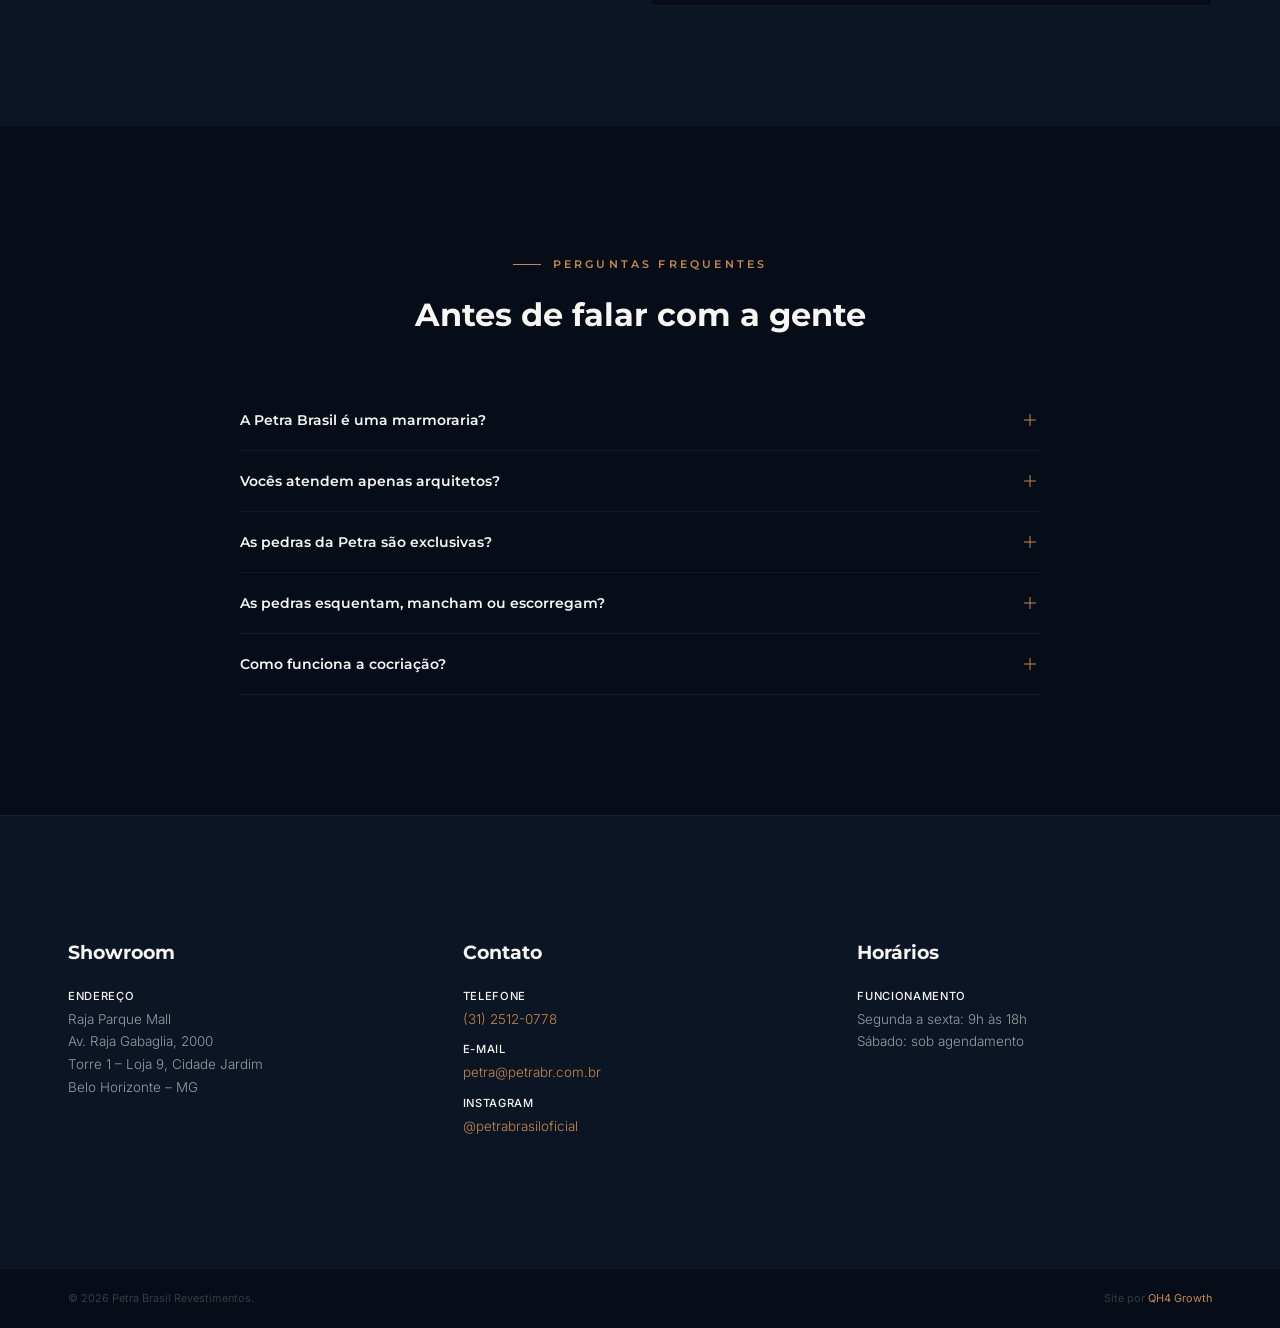
==== commit 00a5463d: "Desfaz seção de arquitetos na LP principal Sérgio Viana e Fernanda Villefort entram na página Embaix" ====
--- a/index.html
+++ b/index.html
@@ -21,7 +21,6 @@
 <li><a data-t="nav_founders" href="#fundadores">Quem Somos</a></li>
 <li><a data-t="nav_gallery" href="#galeria">Galeria</a></li>
 <li><a data-t="nav_diff" href="#pilares">Diferenciais</a></li>
-<li><a data-t="nav_arq" href="#arquitetos">Arquitetos</a></li>
 <li><a data-t="nav_cta" href="#orcamento">Consultoria</a></li>
 </ul>
 <div class="nav-r">
@@ -46,7 +45,6 @@
 <a data-t="nav_founders" href="#fundadores" onclick="closeMob()">Quem Somos</a>
 <a data-t="nav_gallery" href="#galeria" onclick="closeMob()">Galeria</a>
 <a data-t="nav_diff" href="#pilares" onclick="closeMob()">Diferenciais</a>
-<a data-t="nav_arq" href="#arquitetos" onclick="closeMob()">Arquitetos</a>
 <a data-t="nav_cta" href="#orcamento" onclick="closeMob()">Consultoria</a>
 </div>
 <!-- HERO -->
@@ -273,56 +271,6 @@
 </div>
 </div>
 </section>
-<!-- ARCHITECTS -->
-<section class="arqs sec" id="arquitetos">
-<div class="ctn">
-<div class="arqs-h an">
-<div class="eye" data-t="arq_eye">Arquitetos parceiros</div>
-<h2 data-t="arq_h2">Quem assina projetos com a Petra</h2>
-<p data-t="arq_sub">Escritórios que transformam pedra natural em identidade, cada um com seu olhar e sua linguagem.</p>
-</div>
-<div class="arqs-g">
-<article class="arq an">
-<div class="arq-photo">
-<img alt="Sérgio Viana – Sérgio Viana Arquitetura" loading="lazy" src="img/sergio-viana.jpg"/>
-<button class="arq-play" onclick="vidOpen('1nQm-Qh3wY77d0l0KUsewedN0KBSRyqEy')" type="button"><span class="arq-play-ic" aria-hidden="true"></span><span data-t="arq_watch">Assistir vídeo</span></button>
-</div>
-<div class="arq-txt">
-<h3>Sérgio Viana</h3>
-<div class="role" data-t="arq_s_role">Sérgio Viana Arquitetura · 24 anos de carreira</div>
-<dl class="arq-dl">
-<dt data-t="arq_area">Área de atuação</dt>
-<dd data-t="arq_s_area">Projetos residenciais, corporativos, comerciais, de hospitalidade e entretenimento.</dd>
-<dt data-t="arq_focus">Foco de atuação</dt>
-<dd data-t="arq_s_focus">Arquitetura sensorial, valorização da topografia, identidade mineira e integração entre tecnologia, memória cultural e eficiência construtiva.</dd>
-</dl>
-<blockquote data-t="arq_s_q">Mais do que criar ambientes, a Sérgio Viana Arquitetura busca criar experiências de morar.</blockquote>
-</div>
-</article>
-<article class="arq an an-d1">
-<div class="arq-photo">
-<img alt="Fernanda Villefort – Arquiteta" loading="lazy" src="img/fernanda-villefort.jpg"/>
-<button class="arq-play" onclick="vidOpen('1Dumv0KSwU2qtgHkI5WFu6S1cnb6ikr0M')" type="button"><span class="arq-play-ic" aria-hidden="true"></span><span data-t="arq_watch">Assistir vídeo</span></button>
-</div>
-<div class="arq-txt">
-<h3>Fernanda Villefort</h3>
-<div class="role" data-t="arq_f_role">28 anos de arquitetura · mais de 20 anos no ensino</div>
-<dl class="arq-dl">
-<dt data-t="arq_area">Área de atuação</dt>
-<dd data-t="arq_f_area">Arquitetura residencial, corporativa, comercial e interiores, com projetos que aliam estética, funcionalidade e identidade.</dd>
-<dt data-t="arq_style">Estilo arquitetônico</dt>
-<dd data-t="arq_f_style">Contemporâneo, atemporal e sofisticado, valorizando a materialidade, a luz natural, as proporções e a essência de cada cliente.</dd>
-</dl>
-<blockquote data-t="arq_f_q">Minha arquitetura nasce da interpretação de pessoas, histórias e lugares. Mais do que imprimir uma linguagem estética, busco compreender a essência de cada projeto e transformá-la em espaços com identidade, coerência e significado.</blockquote>
-</div>
-</article>
-</div>
-</div>
-<div class="vm" id="vm" onclick="if(event.target===this)vidClose()">
-<button aria-label="Fechar" class="lb-x" onclick="vidClose()" type="button">×</button>
-<div class="vm-box"><iframe allow="autoplay; fullscreen" allowfullscreen id="vmFrame" src="" title="Vídeo do arquiteto"></iframe></div>
-</div>
-</section>
 <!-- FORM -->
 <section class="form-sec sec" id="orcamento">
 <div class="ctn">
--- a/css/style.css
+++ b/css/style.css
@@ -266,32 +266,3 @@
 .hero-bg{background-position:center 48%}
 
 .car-count{font-family:var(--h);font-size:.62rem;letter-spacing:.08em;color:var(--w40);text-align:center}
-
-/* ARCHITECTS */
-.arqs{background:var(--navy)}
-.arqs-h{text-align:center;max-width:640px;margin:0 auto 64px}
-.arqs-h h2{font-family:var(--h);font-size:clamp(1.6rem,2.6vw,2.2rem);font-weight:700;line-height:1.15;margin-top:14px;margin-bottom:12px}
-.arqs-h p{color:var(--w40);font-size:.9rem;font-weight:300}
-.arqs-g{display:grid;grid-template-columns:1fr 1fr;gap:2px}
-.arq{background:var(--deep);display:flex;flex-direction:column}
-.arq-photo{position:relative;aspect-ratio:4/5;overflow:hidden;background:var(--navy-m)}
-.arq-photo::after{content:"";position:absolute;left:0;bottom:0;width:100%;height:3px;background:linear-gradient(90deg,var(--copper),transparent)}
-.arq-photo img{width:100%;height:100%;object-fit:cover;object-position:top center;display:block;transition:transform .8s var(--ease)}
-.arq:hover .arq-photo img{transform:scale(1.03)}
-.arq-play{position:absolute;left:24px;bottom:24px;display:inline-flex;align-items:center;gap:12px;background:rgba(6,13,24,.78);backdrop-filter:blur(6px);color:var(--w);border:1px solid var(--w20);padding:10px 18px 10px 10px;font-family:var(--h);font-size:.68rem;font-weight:700;letter-spacing:.12em;text-transform:uppercase;cursor:pointer;transition:all .3s}
-.arq-play:hover{background:var(--copper);border-color:var(--copper);color:var(--deep)}
-.arq-play-ic{width:34px;height:34px;border-radius:50%;background:var(--copper);position:relative;flex:none}
-.arq-play-ic::after{content:"";position:absolute;left:13px;top:10px;border-left:11px solid var(--deep);border-top:7px solid transparent;border-bottom:7px solid transparent}
-.arq-play:hover .arq-play-ic{background:var(--deep)}
-.arq-play:hover .arq-play-ic::after{border-left-color:var(--copper)}
-.arq-txt{padding:40px 40px 44px;flex:1}
-.arq-txt h3{font-family:var(--h);font-size:clamp(1.3rem,2vw,1.6rem);font-weight:700;line-height:1.2;margin-bottom:6px}
-.arq-txt .role{font-size:.75rem;font-weight:500;color:var(--copper);letter-spacing:.06em;margin-bottom:22px}
-.arq-dl dt{font-family:var(--h);font-size:.62rem;font-weight:700;letter-spacing:.16em;text-transform:uppercase;color:var(--w40);margin-bottom:4px}
-.arq-dl dd{color:var(--w60);font-size:.88rem;font-weight:300;line-height:1.75;margin-bottom:16px}
-.arq-txt blockquote{margin-top:22px;padding-left:18px;border-left:2px solid var(--copper);font-style:italic;color:var(--cream);font-size:.9rem;line-height:1.7}
-@media(max-width:860px){.arqs-g{grid-template-columns:1fr;gap:24px}.arq-txt{padding:32px 24px 36px}.arq-play{left:16px;bottom:16px}}
-.vm{position:fixed;inset:0;z-index:10000;background:rgba(3,7,13,.94);display:none;align-items:center;justify-content:center;padding:56px 16px}
-.vm.open{display:flex}
-.vm-box{width:min(960px,100%);aspect-ratio:16/9;max-height:100%;background:#000}
-.vm-box iframe{width:100%;height:100%;border:0;display:block}
